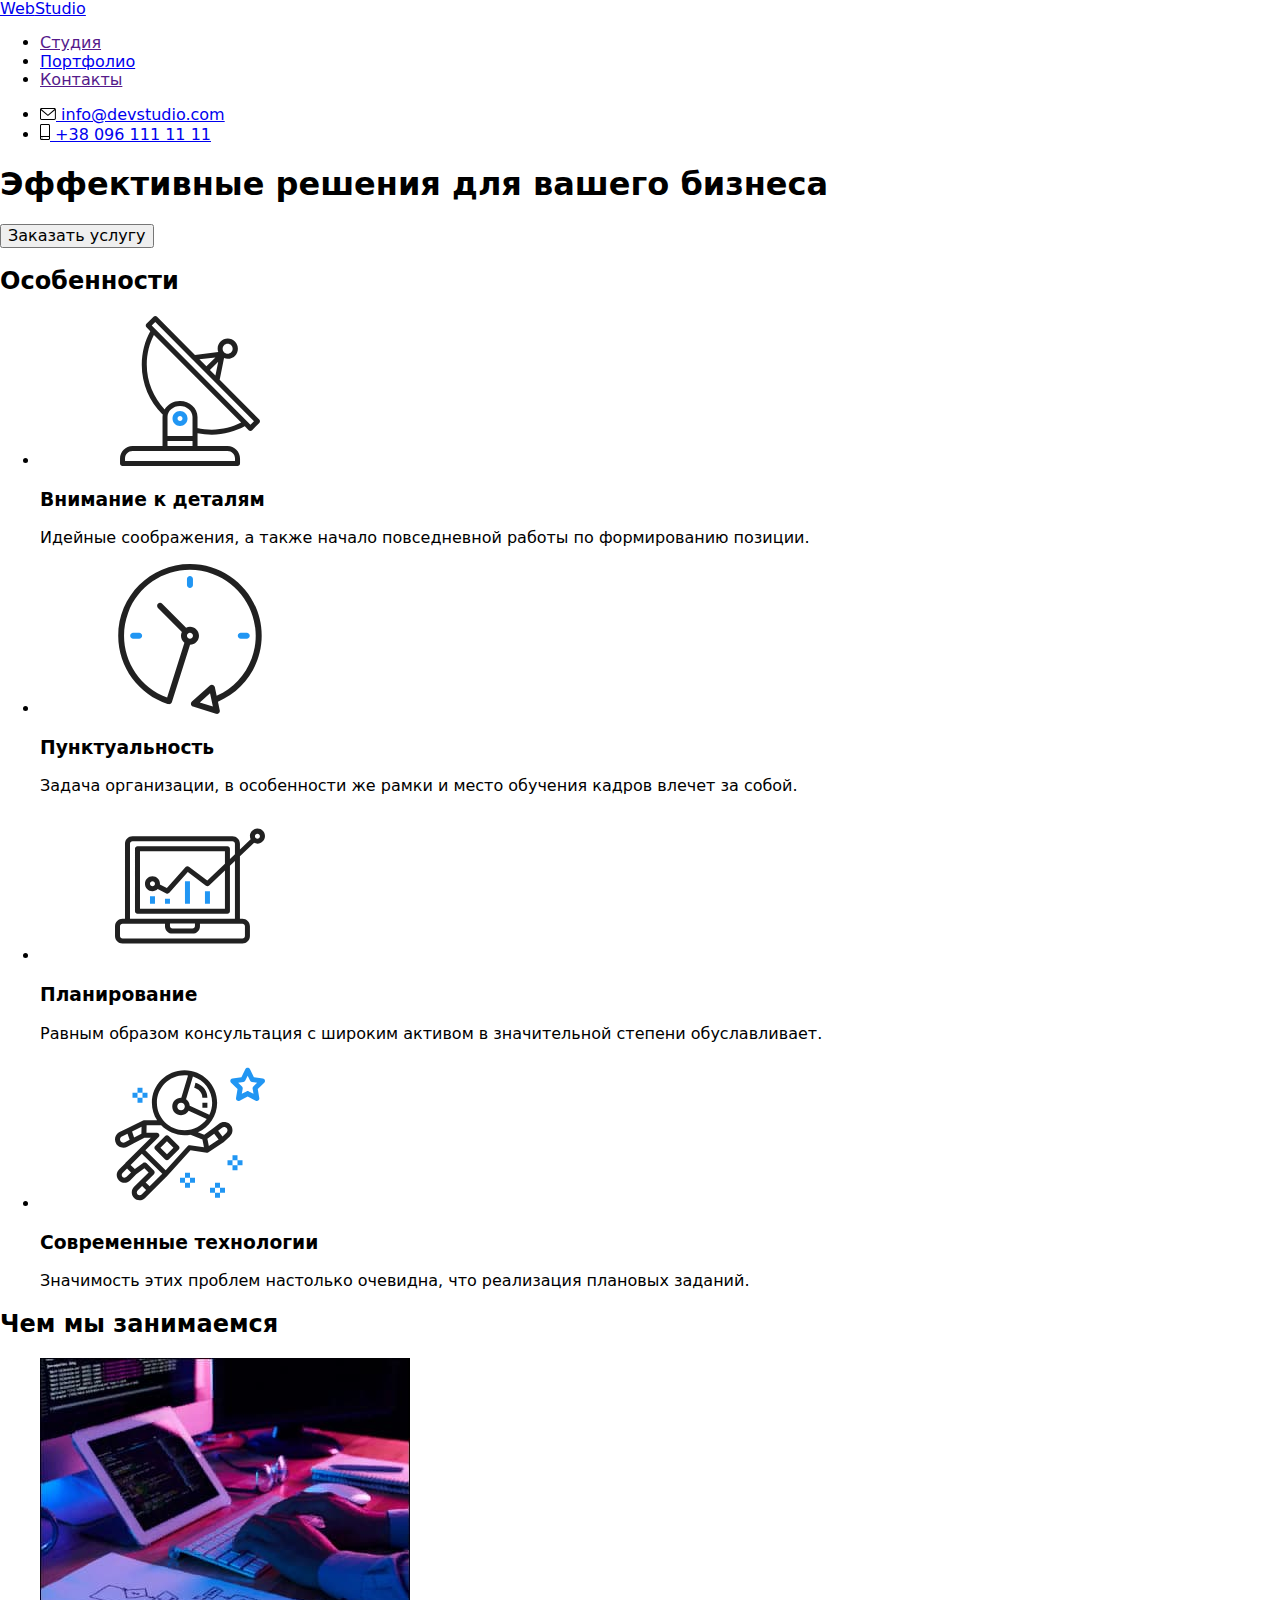
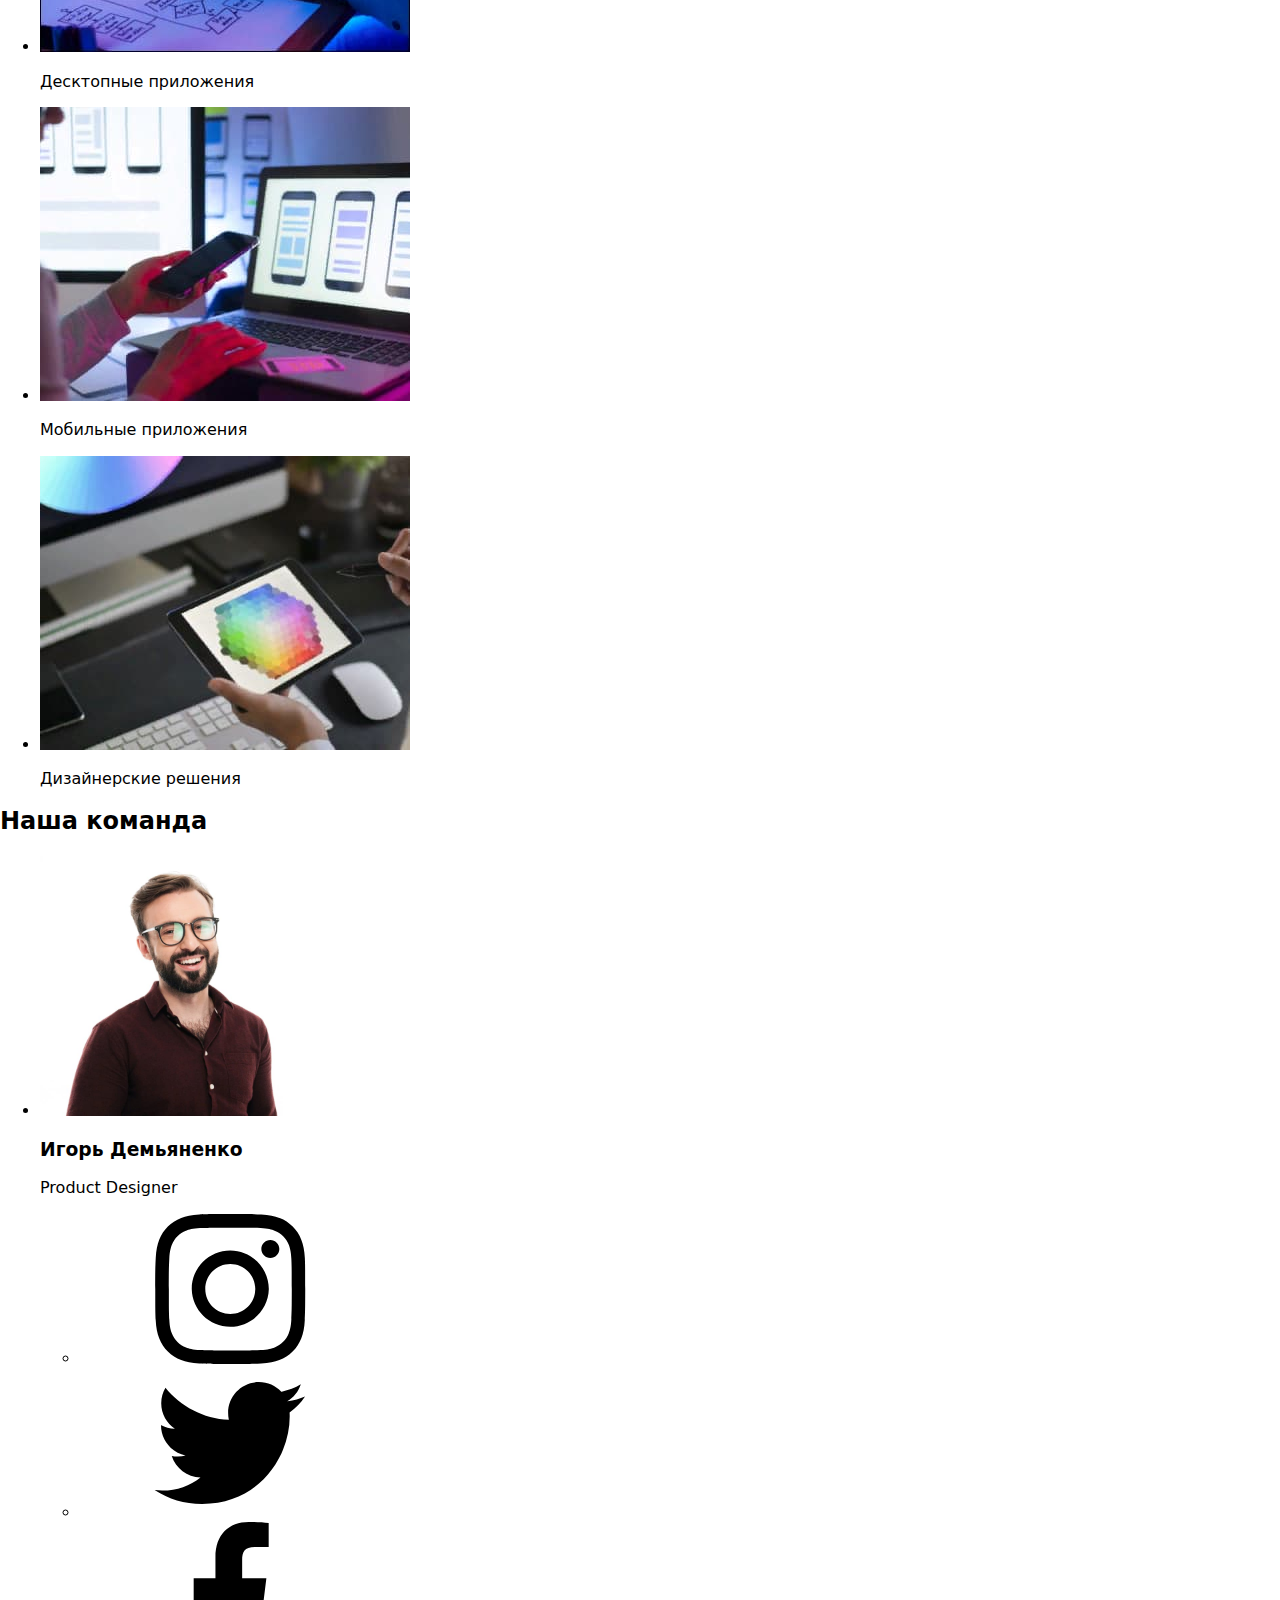
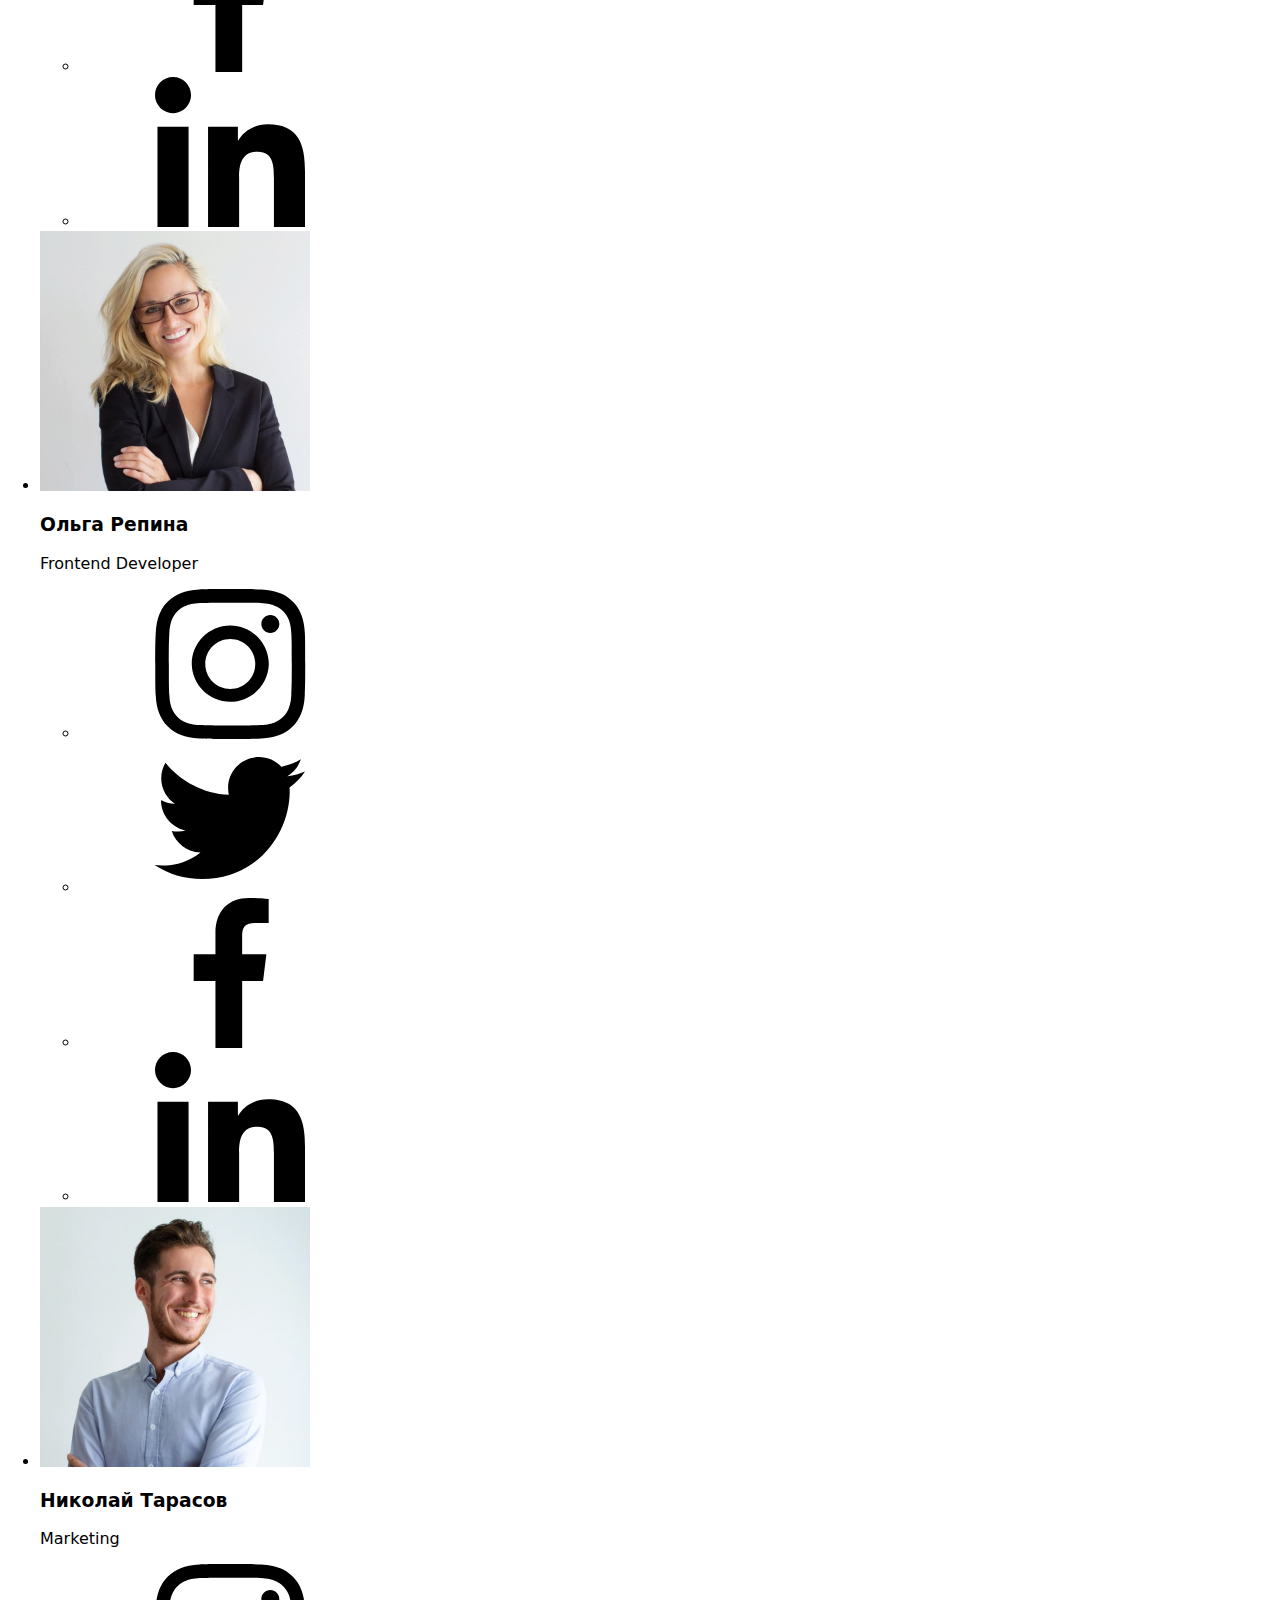
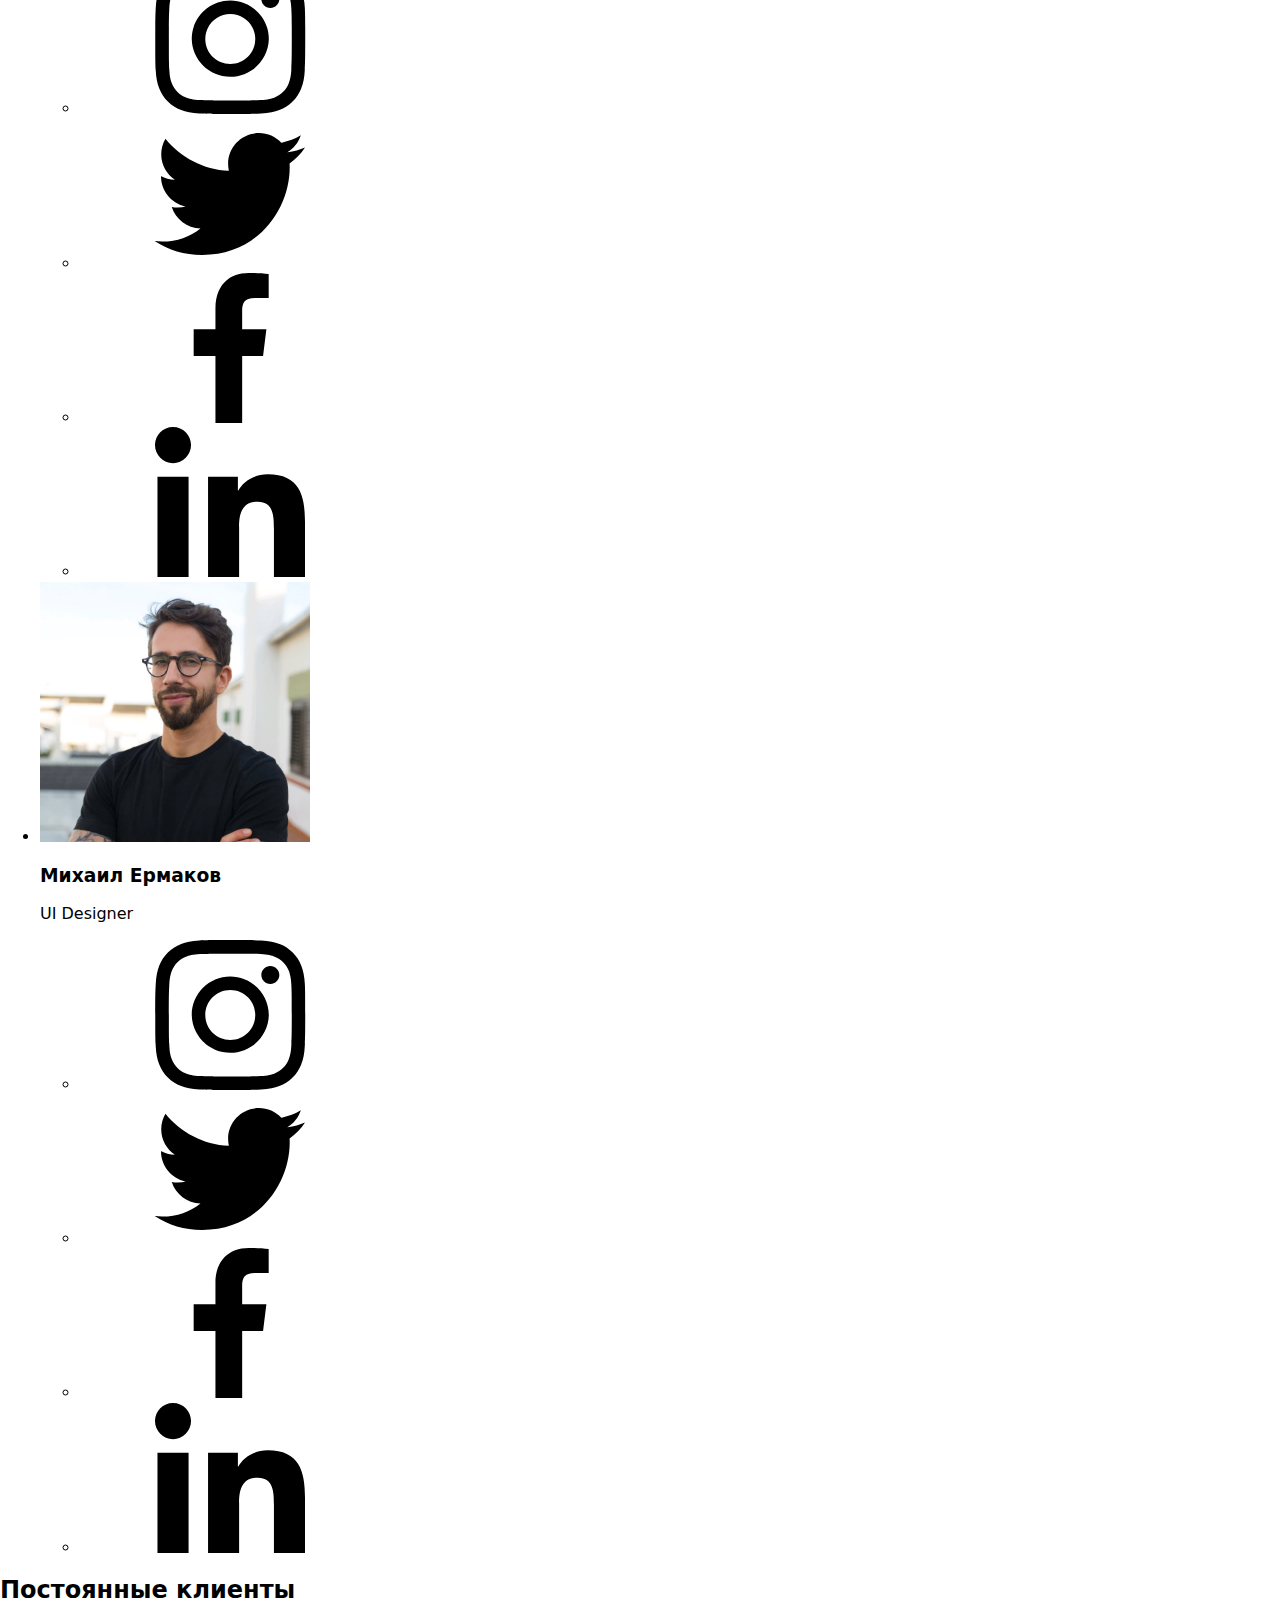
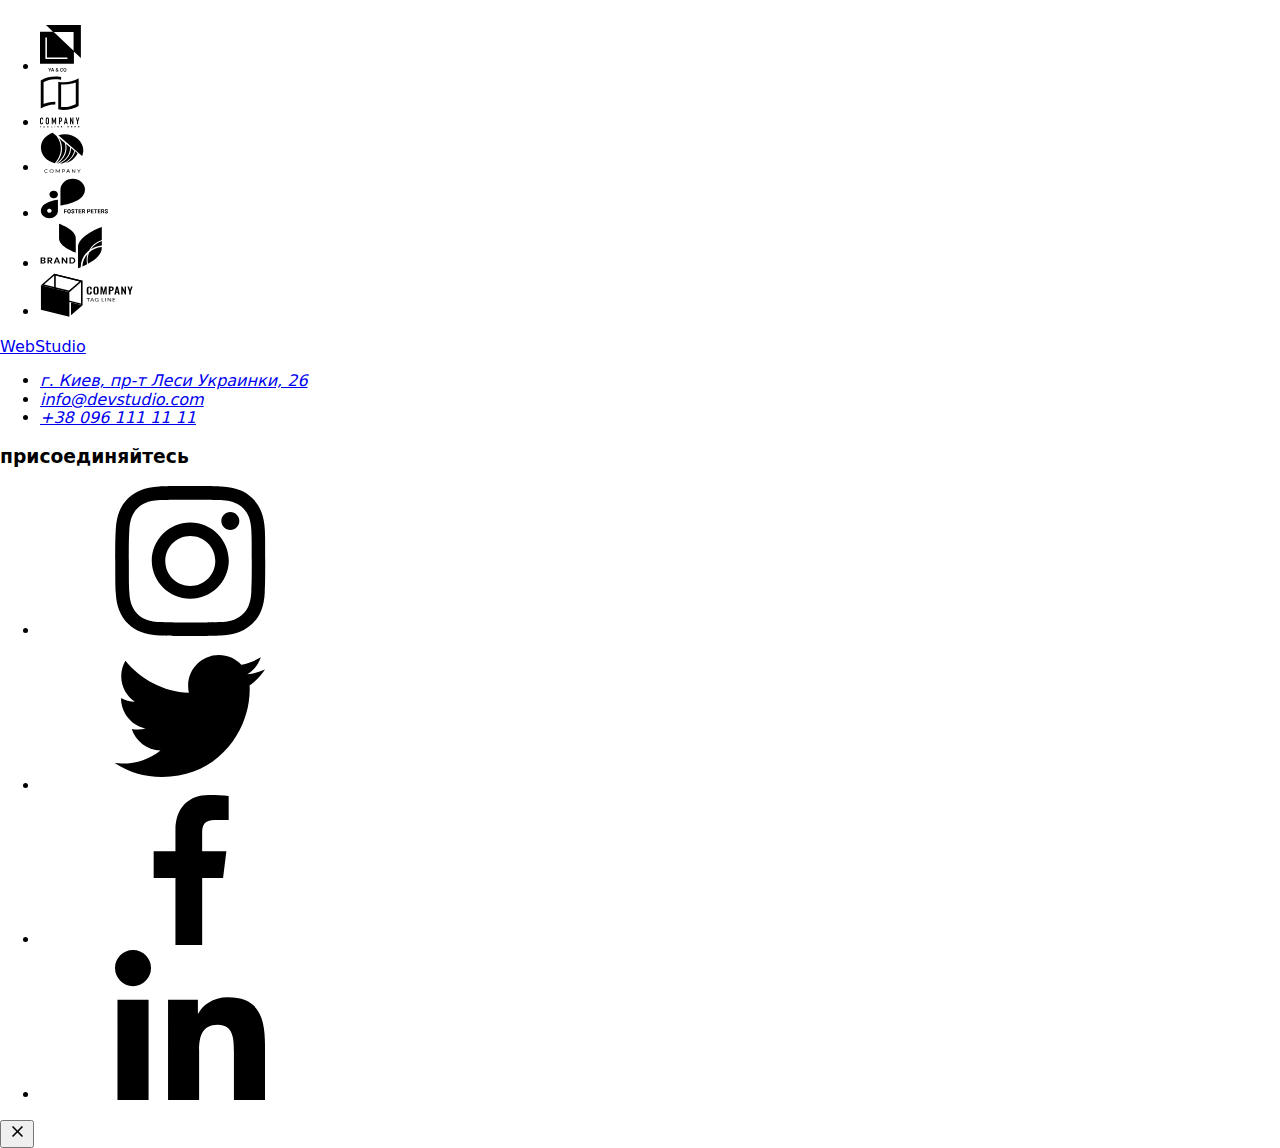
==== index.html @ 97ac26e1 "Summary" ====
<!DOCTYPE html>
<html lang="ru">
    <head>
        <meta charset="UTF-8" />
        <meta http-equiv="X-UA-Compatible" content="IE=edge" />
        <meta name="viewport" content="width=device-width, initial-scale=1.0" />
        <title>WebStudio</title>
        <link rel="preconnect" href="https://fonts.gstatic.com" />
        <link
            href="https://fonts.googleapis.com/css2?family=Raleway:wght@700&family=Roboto:wght@400;700;900&display=swap"
            rel="stylesheet"
        />
        <link
            rel="stylesheet"
            href="https://cdnjs.cloudflare.com/ajax/libs/modern-normalize/1.0.0/modern-normalize.min.css"
        />
        <link
            rel="stylesheet"
            href="https://cdnjs.cloudflare.com/ajax/libs/modern-normalize/1.0.0/modern-normalize.min.css"
        />
        <link rel="stylesheet" href="./css/styles.css" />
    </head>
    <body>
        <!--шапка сторінки-->
        <header>
            <div class="conteiner page-header">
                <!--навігація-->
                <nav>
                    <a href="./index.html" class="logo"
                        ><span class="item">Web</span>Studio</a
                    >
                    <ul class="menu list">
                        <li class="menu-content">
                            <a href="" class="link current">Студия</a>
                        </li>
                        <li class="menu-content">
                            <a href="./portfolio.html" class="link"
                                >Портфолио</a
                            >
                        </li>
                        <li class="menu-content">
                            <a href="" class="link">Контакты</a>
                        </li>
                    </ul>
                </nav>
                <!--зв'язок-->
                <ul class="communication links">
                    <li class="communication-nav">
                        <a href="mailto:info@devstudio.com" class="contacts"
                            ><svg class="contacts-icon" width="16" height="12">
                                <use
                                    href="./images/icons.svg#icon-envelope"
                                ></use>
                            </svg>
                            info@devstudio.com</a
                        >
                    </li>
                    <li class="communication-nav">
                        <a href="tel:+380961111111" class="contacts"
                            ><svg class="contacts-icon" width="10" height="16">
                                <use
                                    href="./images/icons.svg#icon-smartphone"
                                ></use>
                            </svg>
                            +38 096 111 11 11
                        </a>
                    </li>
                </ul>
            </div>
        </header>
        <main>
            <!--блок контенту-->
            <!--герой-->
            <section class="hero">
                <div class="conteiner">
                    <h1 class="main-title">
                        Эффективные решения для вашего бизнеса
                    </h1>
                    <!--на макеті прописано як кнопка-->
                    <button type="button" class="btn" data-modal-open>
                        Заказать услугу
                    </button>
                </div>
            </section>
            <!--короткий загальний опис-->
            <section class="specifics">
                <div class="conteiner">
                    <h2 class="visually-hidden">Особенности</h2>
                    <ul class="specifics-items">
                        <li class="item">
                            <div class="feature">
                                <svg class="feature-icon">
                                    <use
                                        href="./images/icons.svg#icon-antenna"
                                    ></use>
                                </svg>
                            </div>
                            <h3 class="skills">Внимание к деталям</h3>
                            <p class="text">
                                Идейные соображения, а также начало повседневной
                                работы по формированию позиции.
                            </p>
                        </li>
                        <li class="item">
                            <div class="feature">
                                <svg class="feature-icon">
                                    <use
                                        href="./images/icons.svg#icon-clock"
                                    ></use>
                                </svg>
                            </div>
                            <h3 class="skills">Пунктуальность</h3>
                            <p class="text">
                                Задача организации, в особенности же рамки и
                                место обучения кадров влечет за собой.
                            </p>
                        </li>
                        <li class="item">
                            <div class="feature">
                                <svg class="feature-icon">
                                    <use
                                        href="./images/icons.svg#icon-diagram"
                                    ></use>
                                </svg>
                            </div>
                            <h3 class="skills">Планирование</h3>
                            <p class="text">
                                Равным образом консультация с широким активом в
                                значительной степени обуславливает.
                            </p>
                        </li>
                        <li class="item">
                            <div class="feature">
                                <svg class="feature-icon">
                                    <use
                                        href="./images/icons.svg#icon-astronaut"
                                    ></use>
                                </svg>
                            </div>
                            <h3 class="skills">Современные технологии</h3>
                            <p class="text">
                                Значимость этих проблем настолько очевидна, что
                                реализация плановых заданий.
                            </p>
                        </li>
                    </ul>
                </div>
            </section>
            <!--роботи студії-->
            <section class="projects">
                <div class="conteiner">
                    <h2 class="work">Чем мы занимаемся</h2>
                    <ul class="makets">
                        <li class="maket-item">
                            <div class="maket-thrumb">
                                <img
                                    src="./images/job/box-1.jpg"
                                    width="370"
                                    height="294"
                                    alt="мужчина печатает на клавиатуре пк"
                                />
                                <div class="describe-item">
                                    <p class="describe">
                                        Десктопные приложения
                                    </p>
                                </div>
                            </div>
                        </li>
                        <li class="maket-item">
                            <div class="maket-thrumb">
                                <img
                                    src="./images/job/box-2.jpg"
                                    width="370"
                                    height="294"
                                    alt="мужчина держит левой рукой телефон а правой печатает на ноутбуке"
                                />
                                <div class="describe-item">
                                    <p class="describe">Мобильные приложения</p>
                                </div>
                            </div>
                        </li>
                        <li class="maket-item">
                            <div class="maket-thrumb">
                                <img
                                    src="./images/job/box-3.jpg"
                                    width="370"
                                    height="294"
                                    alt="мужчина левой рукой держит планшет"
                                />
                                <div class="describe-item">
                                    <p class="describe">Дизайнерские решения</p>
                                </div>
                            </div>
                        </li>
                    </ul>
                </div>
            </section>
            <!--команда-->
            <section class="organization">
                <div class="conteiner">
                    <h2 class="team">Наша команда</h2>
                    <ul class="team-woker">
                        <li class="card-woker">
                            <img
                                src="./images/team/img.jpg"
                                width="270"
                                height="260"
                                alt="Игорь Демьяненко"
                            />
                            <div class="card-item">
                                <h3 class="members">Игорь Демьяненко</h3>
                                <p lang="en" class="position">
                                    Product Designer
                                </p>
                                <ul class="social-links">
                                    <li class="social-icon">
                                        <a
                                            href=""
                                            target="_blank"
                                            rel="noopener noreferrer"
                                            class="social-icon-link"
                                            ><svg class="social-icon-svg">
                                                <use
                                                    href="./images/icons.svg#icon-instagram"
                                                ></use>
                                            </svg>
                                        </a>
                                    </li>
                                    <li class="social-icon">
                                        <a
                                            href=""
                                            target="_blank"
                                            rel="noopener noreferrer"
                                            class="social-icon-link"
                                            ><svg class="social-icon-svg">
                                                <use
                                                    href="./images/icons.svg#icon-twitter"
                                                ></use>
                                            </svg>
                                        </a>
                                    </li>
                                    <li class="social-icon">
                                        <a
                                            href=""
                                            target="_blank"
                                            rel="noopener noreferrer"
                                            class="social-icon-link"
                                            ><svg class="social-icon-svg">
                                                <use
                                                    href="./images/icons.svg#icon-facebook"
                                                ></use>
                                            </svg>
                                        </a>
                                    </li>
                                    <li class="social-icon">
                                        <a
                                            href=""
                                            target="_blank"
                                            rel="noopener noreferrer"
                                            class="social-icon-link"
                                            ><svg class="social-icon-svg">
                                                <use
                                                    href="./images/icons.svg#icon-linkedin"
                                                ></use>
                                            </svg>
                                        </a>
                                    </li>
                                </ul>
                            </div>
                        </li>
                        <li class="card-woker">
                            <img
                                src="./images/team/img-1.jpg"
                                width="270"
                                height="260"
                                alt="Ольга Репина"
                            />
                            <div class="card-item">
                                <h3 class="members">Ольга Репина</h3>
                                <p lang="en" class="position">
                                    Frontend Developer
                                </p>
                                <ul class="social-links">
                                    <li class="social-icon">
                                        <a
                                            href=""
                                            target="_blank"
                                            rel="noopener noreferrer"
                                            class="social-icon-link"
                                            ><svg class="social-icon-svg">
                                                <use
                                                    href="./images/icons.svg#icon-instagram"
                                                ></use>
                                            </svg>
                                        </a>
                                    </li>
                                    <li class="social-icon">
                                        <a
                                            href=""
                                            target="_blank"
                                            rel="noopener noreferrer"
                                            class="social-icon-link"
                                            ><svg class="social-icon-svg">
                                                <use
                                                    href="./images/icons.svg#icon-twitter"
                                                ></use>
                                            </svg>
                                        </a>
                                    </li>
                                    <li class="social-icon">
                                        <a
                                            href=""
                                            target="_blank"
                                            rel="noopener noreferrer"
                                            class="social-icon-link"
                                            ><svg class="social-icon-svg">
                                                <use
                                                    href="./images/icons.svg#icon-facebook"
                                                ></use>
                                            </svg>
                                        </a>
                                    </li>
                                    <li class="social-icon">
                                        <a
                                            href=""
                                            target="_blank"
                                            rel="noopener noreferrer"
                                            class="social-icon-link"
                                            ><svg class="social-icon-svg">
                                                <use
                                                    href="./images/icons.svg#icon-linkedin"
                                                ></use>
                                            </svg>
                                        </a>
                                    </li>
                                </ul>
                            </div>
                        </li>
                        <li class="card-woker">
                            <img
                                src="./images/team/img-2.jpg"
                                width="270"
                                height="260"
                                alt="Николай тарасов"
                            />
                            <div class="card-item">
                                <h3 class="members">Николай Тарасов</h3>
                                <p lang="en" class="position">Marketing</p>
                                <ul class="social-links">
                                    <li class="social-icon">
                                        <a
                                            href=""
                                            target="_blank"
                                            rel="noopener noreferrer"
                                            class="social-icon-link"
                                            ><svg class="social-icon-svg">
                                                <use
                                                    href="./images/icons.svg#icon-instagram"
                                                ></use>
                                            </svg>
                                        </a>
                                    </li>
                                    <li class="social-icon">
                                        <a
                                            href=""
                                            target="_blank"
                                            rel="noopener noreferrer"
                                            class="social-icon-link"
                                            ><svg class="social-icon-svg">
                                                <use
                                                    href="./images/icons.svg#icon-twitter"
                                                ></use>
                                            </svg>
                                        </a>
                                    </li>
                                    <li class="social-icon">
                                        <a
                                            href=""
                                            target="_blank"
                                            rel="noopener noreferrer"
                                            class="social-icon-link"
                                            ><svg class="social-icon-svg">
                                                <use
                                                    href="./images/icons.svg#icon-facebook"
                                                ></use>
                                            </svg>
                                        </a>
                                    </li>
                                    <li class="social-icon">
                                        <a
                                            href=""
                                            target="_blank"
                                            rel="noopener noreferrer"
                                            class="social-icon-link"
                                            ><svg class="social-icon-svg">
                                                <use
                                                    href="./images/icons.svg#icon-linkedin"
                                                ></use>
                                            </svg>
                                        </a>
                                    </li>
                                </ul>
                            </div>
                        </li>
                        <li class="card-woker">
                            <img
                                src="./images/team/img-3.jpg"
                                width="270"
                                height="260"
                                alt="Михаил Ермаков"
                            />
                            <div class="card-item">
                                <h3 class="members">Михаил Ермаков</h3>
                                <p lang="en" class="position">UI Designer</p>
                                <ul class="social-links">
                                    <li class="social-icon">
                                        <a
                                            href=""
                                            target="_blank"
                                            rel="noopener noreferrer"
                                            class="social-icon-link"
                                            ><svg class="social-icon-svg">
                                                <use
                                                    href="./images/icons.svg#icon-instagram"
                                                ></use>
                                            </svg>
                                        </a>
                                    </li>
                                    <li class="social-icon">
                                        <a
                                            href=""
                                            target="_blank"
                                            rel="noopener noreferrer"
                                            class="social-icon-link"
                                            ><svg class="social-icon-svg">
                                                <use
                                                    href="./images/icons.svg#icon-twitter"
                                                ></use>
                                            </svg>
                                        </a>
                                    </li>
                                    <li class="social-icon">
                                        <a
                                            href=""
                                            target="_blank"
                                            rel="noopener noreferrer"
                                            class="social-icon-link"
                                            ><svg class="social-icon-svg">
                                                <use
                                                    href="./images/icons.svg#icon-facebook"
                                                ></use>
                                            </svg>
                                        </a>
                                    </li>
                                    <li class="social-icon">
                                        <a
                                            href=""
                                            target="_blank"
                                            rel="noopener noreferrer"
                                            class="social-icon-link"
                                            ><svg class="social-icon-svg">
                                                <use
                                                    href="./images/icons.svg#icon-linkedin"
                                                ></use>
                                            </svg>
                                        </a>
                                    </li>
                                </ul>
                            </div>
                        </li>
                    </ul>
                </div>
            </section>
            <section class="clients">
                <div class="conteiner">
                    <h2 class="clients-title">Постоянные клиенты</h2>
                    <ul class="clients-list">
                        <li class="clients-item">
                            <a
                                href=""
                                target="_blank"
                                rel="noopener noreferrer"
                                class="clients-link"
                                ><svg
                                    class="clients-icon"
                                    width="41"
                                    height="47"
                                >
                                    <use
                                        href="./images/icons.svg#icon-group-1"
                                    ></use>
                                </svg>
                            </a>
                        </li>
                        <li class="clients-item">
                            <a
                                href=""
                                target="_blank"
                                rel="noopener noreferrer"
                                class="clients-link"
                                ><svg
                                    class="clients-icon"
                                    width="40"
                                    height="52"
                                >
                                    <use
                                        href="./images/icons.svg#icon-group-2"
                                    ></use>
                                </svg>
                            </a>
                        </li>
                        <li class="clients-item">
                            <a
                                href=""
                                target="_blank"
                                rel="noopener noreferrer"
                                class="clients-link"
                                ><svg
                                    class="clients-icon"
                                    width="44"
                                    height="41"
                                >
                                    <use
                                        href="./images/icons.svg#icon-group-3"
                                    ></use>
                                </svg>
                            </a>
                        </li>
                        <li class="clients-item">
                            <a
                                href=""
                                target="_blank"
                                rel="noopener noreferrer"
                                class="clients-link"
                                ><svg
                                    class="clients-icon"
                                    width="85"
                                    height="41"
                                >
                                    <use
                                        href="./images/icons.svg#icon-group-4"
                                    ></use>
                                </svg>
                            </a>
                        </li>
                        <li class="clients-item">
                            <a
                                href=""
                                target="_blank"
                                rel="noopener noreferrer"
                                class="clients-link"
                                ><svg
                                    class="clients-icon"
                                    width="63"
                                    height="46"
                                >
                                    <use
                                        href="./images/icons.svg#icon-group-5"
                                    ></use>
                                </svg>
                            </a>
                        </li>
                        <li class="clients-item">
                            <a
                                href=""
                                target="_blank"
                                rel="noopener noreferrer"
                                class="clients-link"
                                ><svg
                                    class="clients-icon"
                                    width="94"
                                    height="44"
                                >
                                    <use
                                        href="./images/icons.svg#icon-group-6"
                                    ></use>
                                </svg>
                            </a>
                        </li>
                    </ul>
                </div>
            </section>
        </main>
        <!--підвал сторінки-->
        <footer class="basement">
            <div class="conteiner basement-list">
                <div class="address-conteiner">
                    <a href="./index.html" class="logo"
                        ><span class="item">Web</span
                        ><span class="logo-two">Studio</span></a
                    >
                    <address class="info">
                        <ul class="links">
                            <li class="info-item">
                                <a
                                    href="https://goo.gl/maps/6gxEorECzuaQfL2a7"
                                    target="_blank"
                                    rel="noopener noreferrer"
                                    class="city"
                                    >г. Киев, пр-т Леси Украинки, 26</a
                                >
                            </li>
                            <li class="info-item">
                                <a
                                    href="mailto:info@devstudio.com"
                                    class="alt-contact"
                                    >info@devstudio.com</a
                                >
                            </li>
                            <li class="info-item">
                                <a href="tel:+380961111111" class="alt-contact"
                                    >+38 096 111 11 11</a
                                >
                            </li>
                        </ul>
                    </address>
                </div>
                <div class="basement-social">
                    <h3 class="basement-social-title">присоединяйтесь</h3>
                    <ul class="basement-social-list">
                        <li class="basement-social-item">
                            <a
                                href=""
                                target="_blank"
                                rel="noopener noreferrer"
                                class="basement-social-link"
                                ><svg class="basement-social-icon">
                                    <use
                                        href="./images/icons.svg#icon-instagram"
                                    ></use>
                                </svg>
                            </a>
                        </li>
                        <li class="basement-social-item">
                            <a
                                href=""
                                target="_blank"
                                rel="noopener noreferrer"
                                class="basement-social-link"
                                ><svg class="basement-social-icon">
                                    <use
                                        href="./images/icons.svg#icon-twitter"
                                    ></use>
                                </svg>
                            </a>
                        </li>
                        <li class="basement-social-item">
                            <a
                                href=""
                                target="_blank"
                                rel="noopener noreferrer"
                                class="basement-social-link"
                                ><svg class="basement-social-icon">
                                    <use
                                        href="./images/icons.svg#icon-facebook"
                                    ></use>
                                </svg>
                            </a>
                        </li>
                        <li class="basement-social-item">
                            <a
                                href=""
                                target="_blank"
                                rel="noopener noreferrer"
                                class="basement-social-link"
                                ><svg class="basement-social-icon">
                                    <use
                                        href="./images/icons.svg#icon-linkedin"
                                    ></use>
                                </svg>
                            </a>
                        </li>
                    </ul>
                </div>
            </div>
        </footer>
        <div class="backdrop is-hidden" data-modal>
            <div class="modal">
                <button type="button" class="modal-exit" data-modal-close>
                    <svg width="18" height="18" class="close-button">
                        <use href="./images/icons.svg#icon-close"></use>
                    </svg>
                </button>
            </div>
        </div>
        <script src="./js/modal.js"></script>
    </body>
</html>
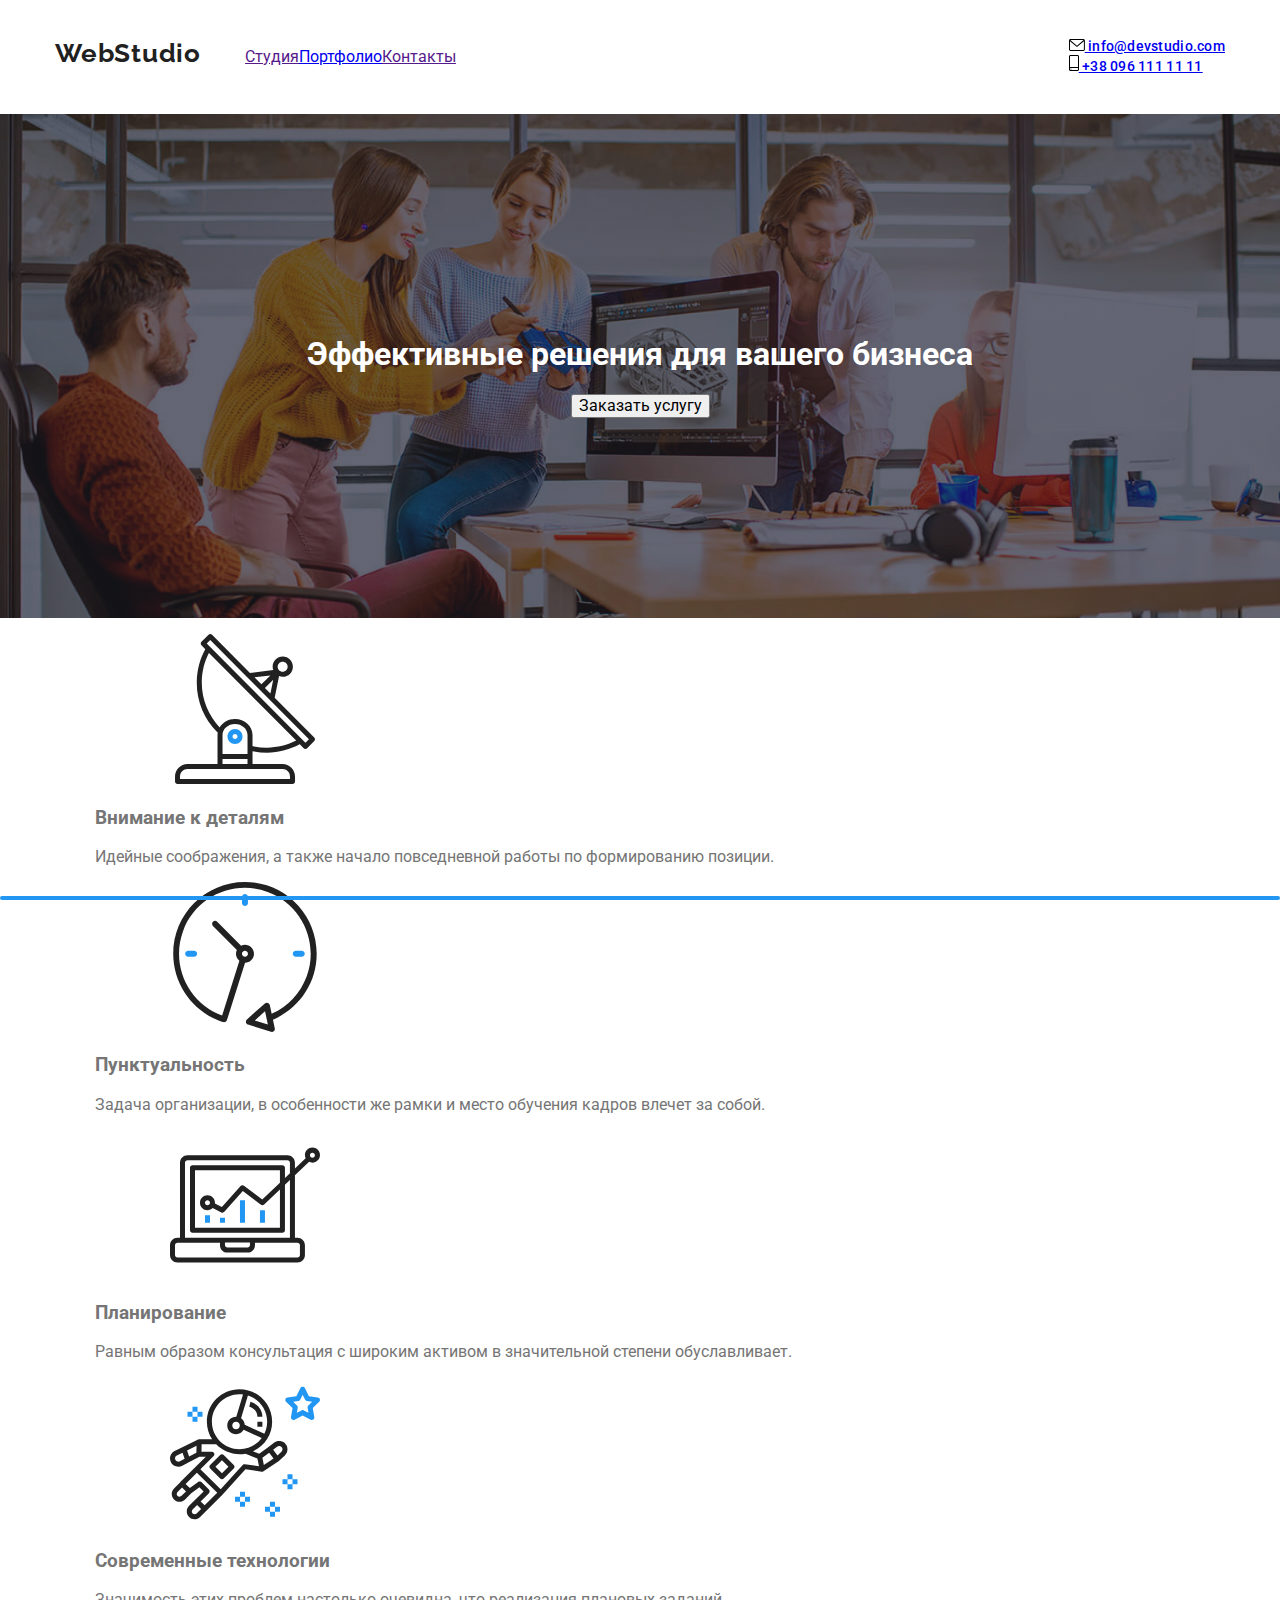
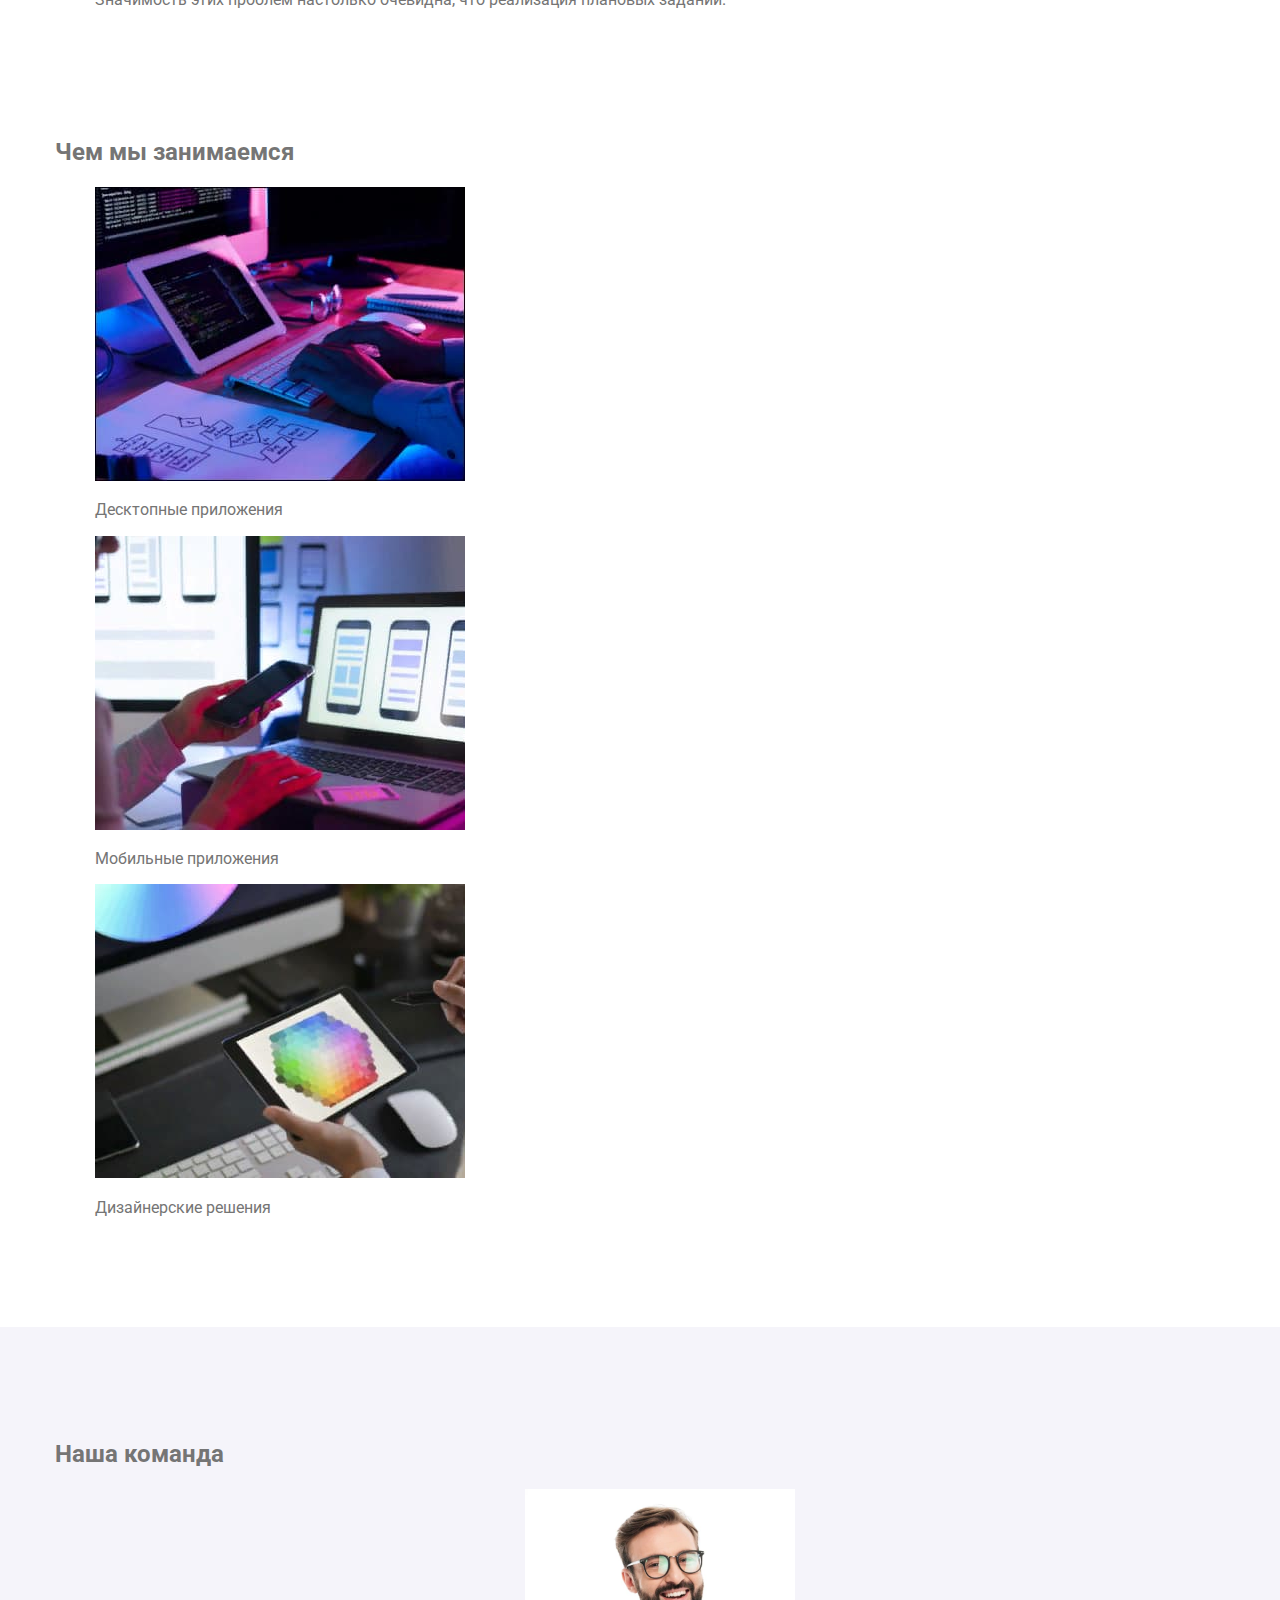
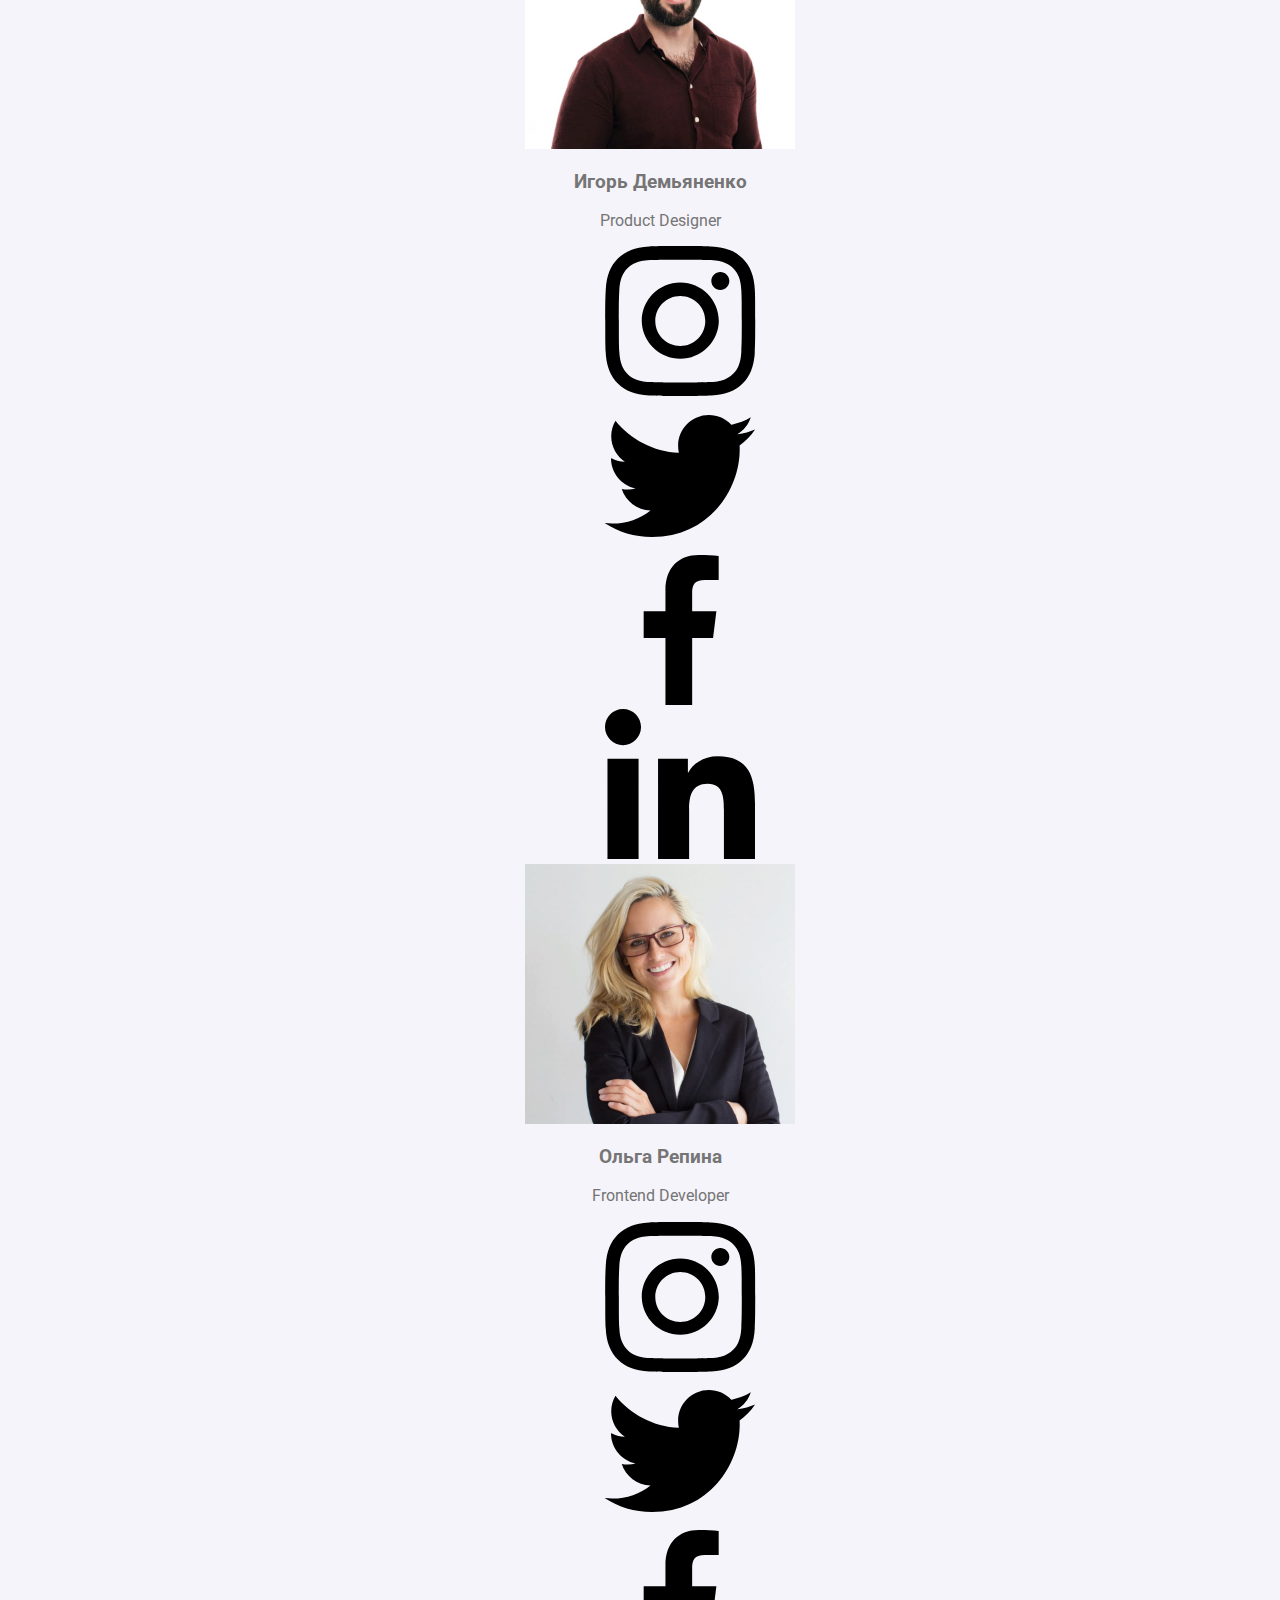
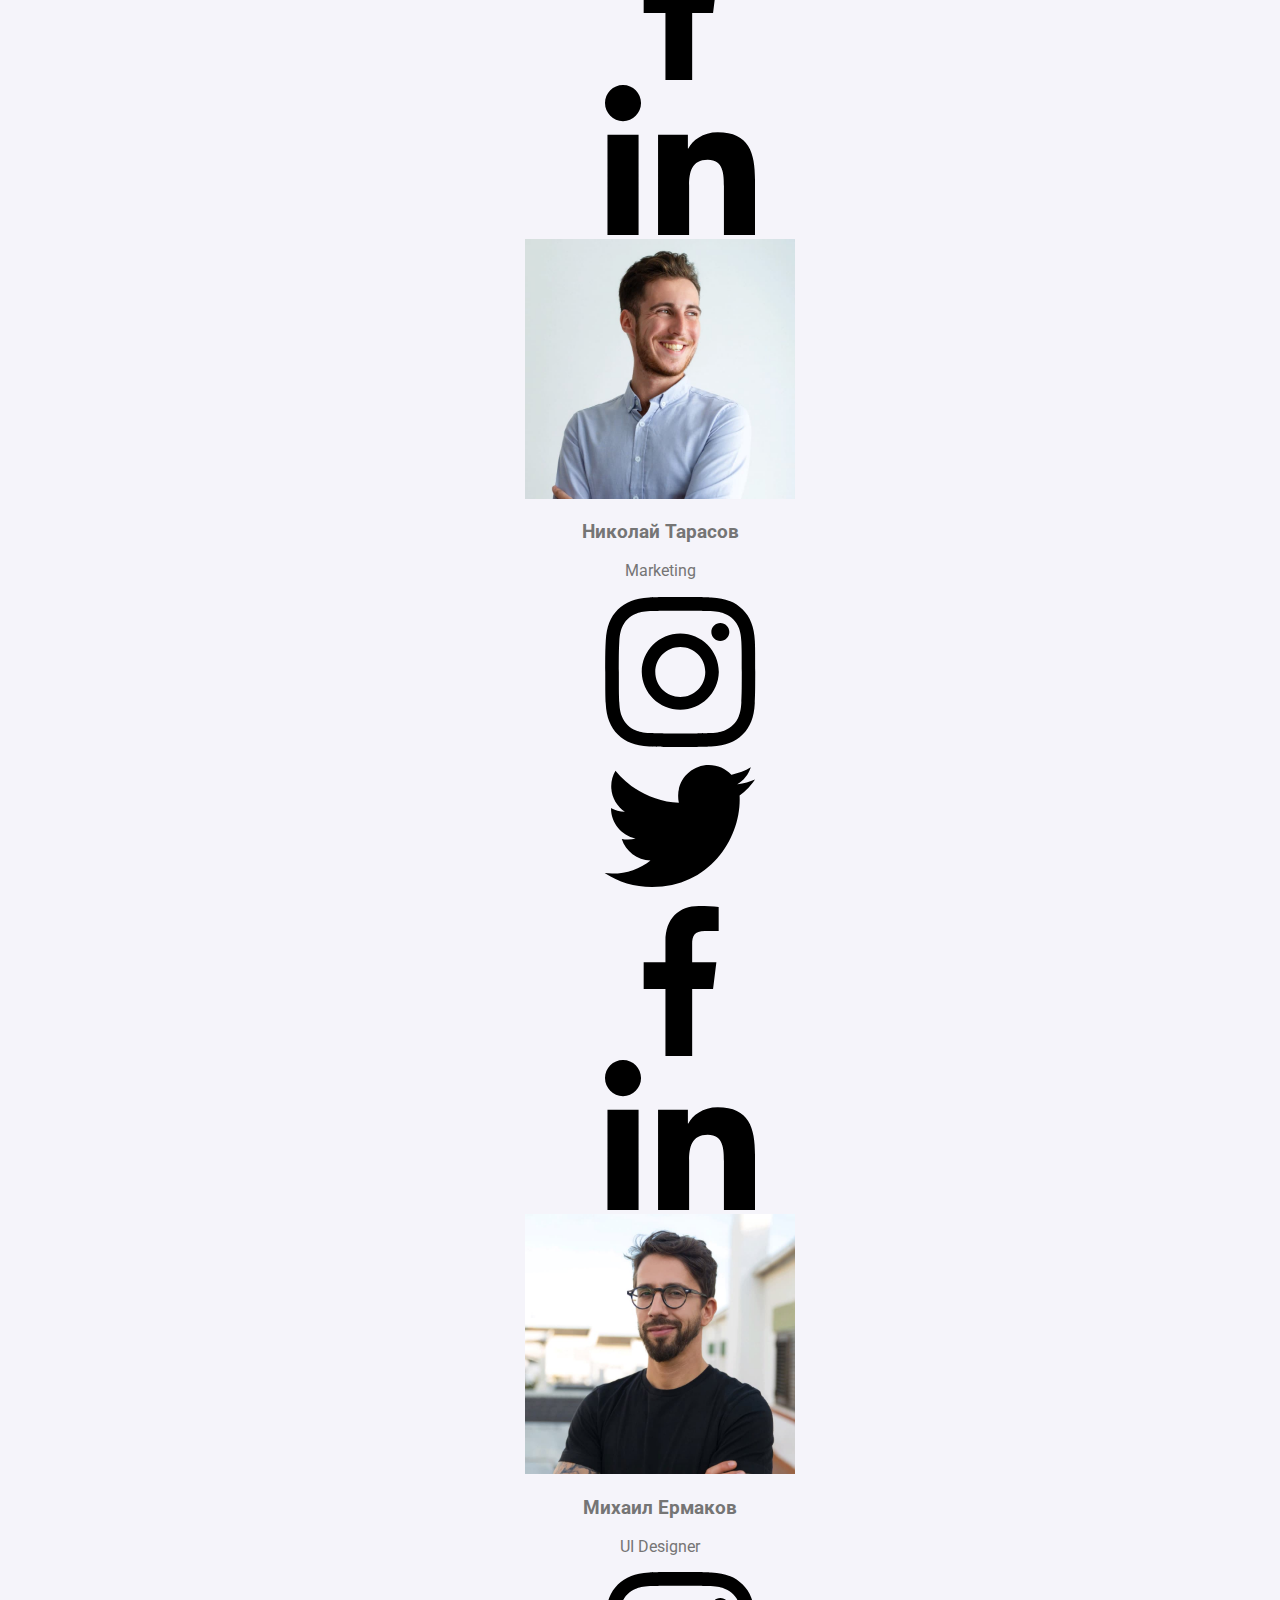
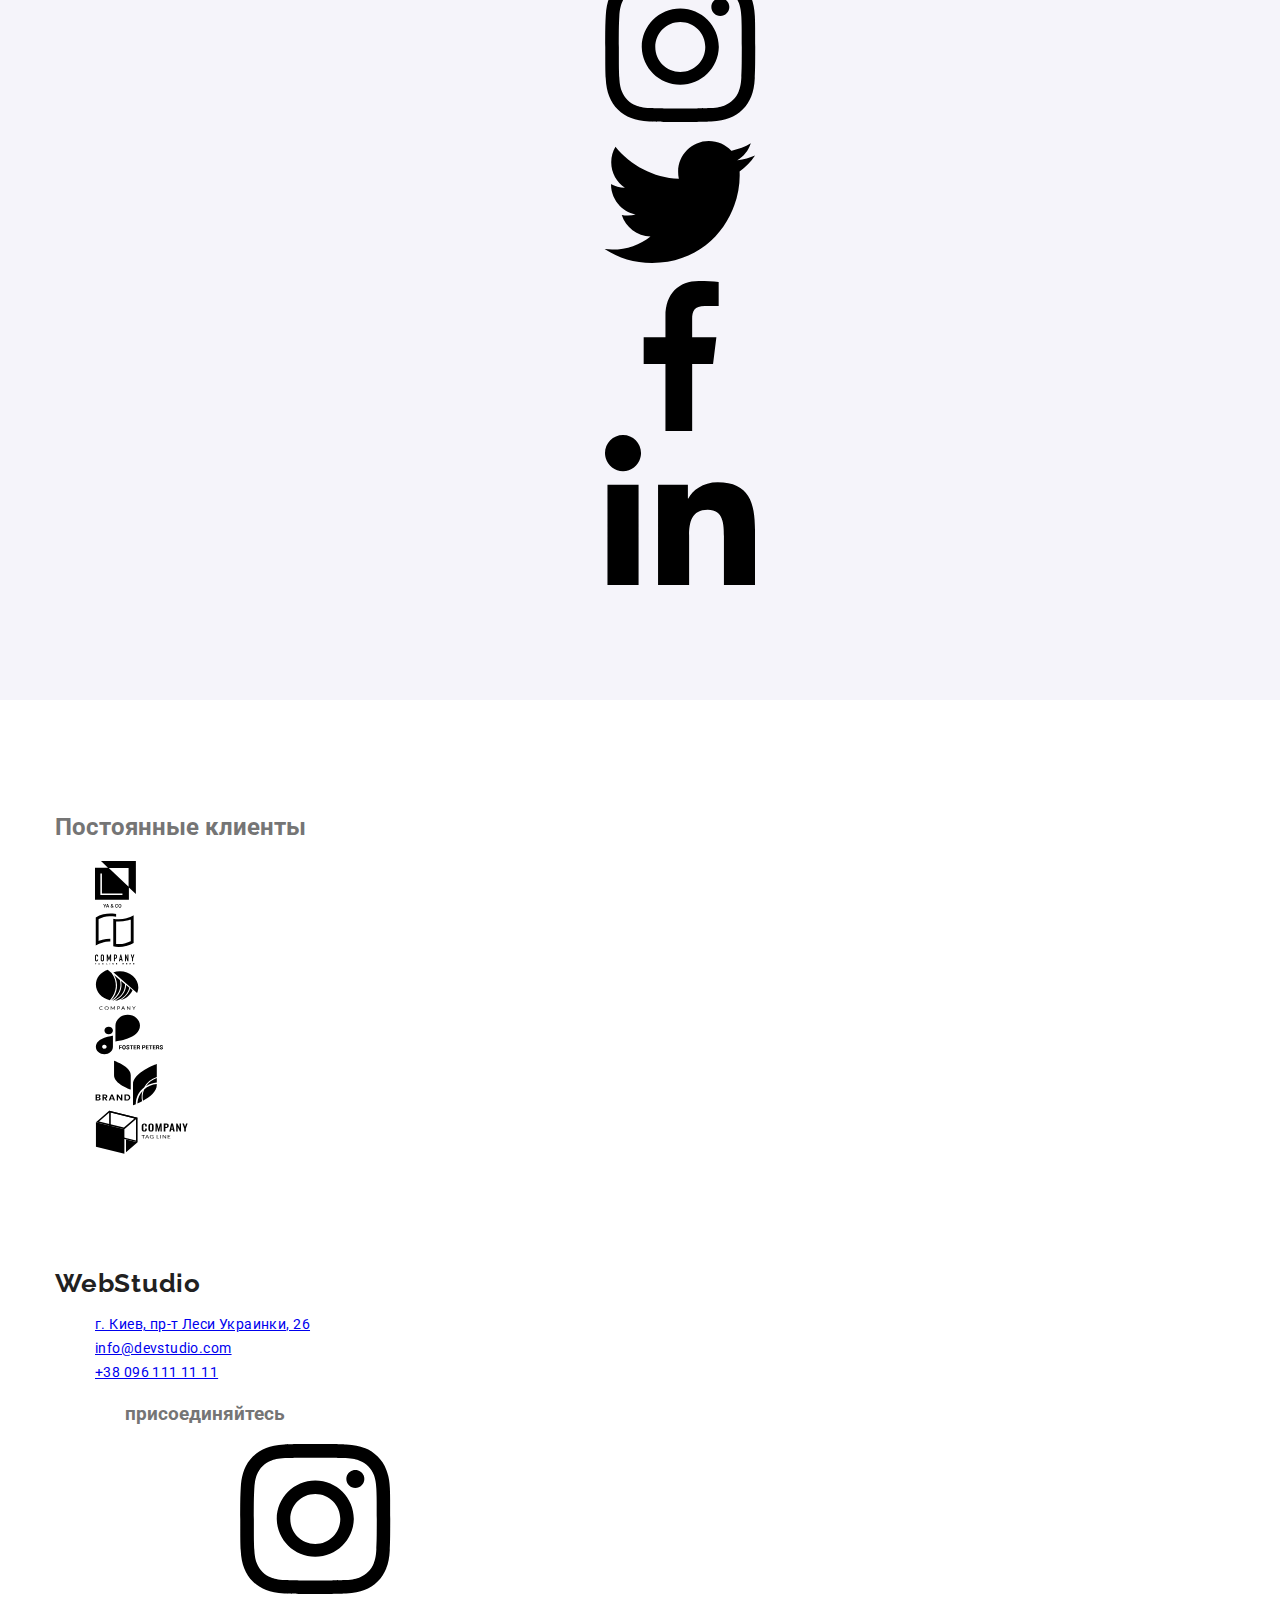
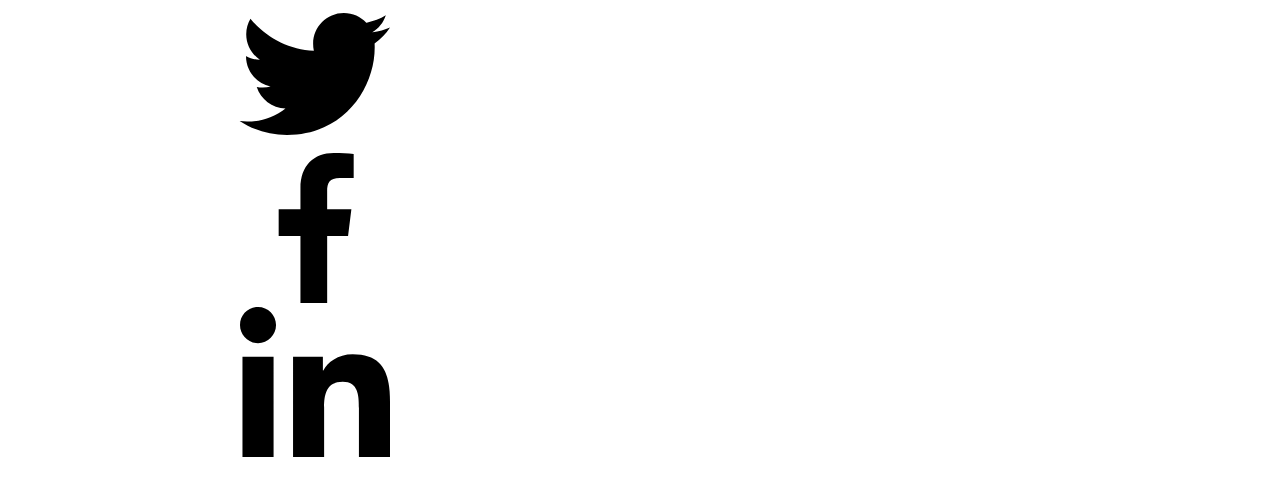
==== commit 11030237: "Summary" ====
--- a/index.html
+++ b/index.html
@@ -18,7 +18,7 @@
             rel="stylesheet"
             href="https://cdnjs.cloudflare.com/ajax/libs/modern-normalize/1.0.0/modern-normalize.min.css"
         />
-        <link rel="stylesheet" href="./css/styles.css" />
+        <link rel="stylesheet" href="./css/main.css">
     </head>
     <body>
         <!--шапка сторінки-->
--- a/css/main.css
+++ b/css/main.css
@@ -0,0 +1,966 @@
+:root {
+  --main-color: #757575;
+  --secondary-color: #212121;
+  --accent-color: #2196f3;
+  --alt-color: #ffffff;
+  --thirt-color: #f5f4fa;
+  --alternative-bgr: #2f303a;
+}
+
+html {
+  box-sizing: border-box;
+}
+
+*,
+*::before,
+*::after {
+  box-sizing: inherit;
+}
+
+body {
+  color: var(--main-color);
+  background-color: var(--bgr-cl);
+  font-family: "Roboto", sans-serif;
+}
+
+li {
+  list-style: none;
+}
+
+.visually-hidden {
+  position: absolute !important;
+  clip: rect(1px 1px 1px 1px);
+  clip: rect(1px, 1px, 1px, 1px);
+  padding: 0 !important;
+  border: 0 !important;
+  height: 1px !important;
+  width: 1px !important;
+  overflow: hidden;
+}
+
+.conteiner {
+  width: 1200px;
+  padding-left: 15px;
+  padding-right: 15px;
+  margin-left: auto;
+  margin-right: auto;
+}
+
+.page-header {
+  display: flex;
+  align-items: center;
+  justify-content: space-between;
+}
+
+.logo {
+  text-decoration: none;
+  font-family: "Raleway", sans-serif;
+  font-weight: 700;
+  font-size: 26px;
+  line-height: 31px;
+  letter-spacing: 0.03em;
+  color: var(--secondary-color);
+}
+
+.page-header__logo {
+  margin-right: 93px;
+}
+
+.logo__item {
+  color: var(--accent-color);
+}
+
+.menu {
+  display: inline-flex;
+  padding-top: 32px;
+  padding-bottom: 32px;
+}
+
+.page-header__menu {
+  margin: 0;
+}
+
+.menu__content:not(:last-child) {
+  margin-right: 50px;
+}
+
+.menu__link {
+  position: relative;
+  padding-top: 32px;
+  padding-bottom: 32px;
+  text-decoration: none;
+  color: var(--secondary-color);
+  transition: color 250ms cubic-bezier(0.4, 0, 0.2, 1);
+}
+
+.current::after {
+  content: "";
+  position: absolute;
+  bottom: 0;
+  left: 0;
+  width: 100%;
+  height: 4px;
+  background-color: var(--accent-color);
+  border-radius: 2px;
+}
+
+.menu__link:hover,
+.menu__link:focus {
+  color: var(--accent-color);
+}
+
+.menu__link .current {
+  color: var(--accent-color);
+}
+
+.page-header__communication {
+  margin: 0;
+}
+
+.communication {
+  padding-left: 0;
+  font-weight: 500;
+  font-size: 14px;
+  line-height: 1.14;
+  letter-spacing: 0.02em;
+  text-decoration: none;
+  color: var(--secondary-color);
+}
+
+.communication__nav {
+  display: inline-flex;
+}
+
+.communication__nav:not(:last-child) {
+  margin-right: 50px;
+}
+
+.communication__contacts {
+  display: flex;
+  align-items: center;
+  justify-content: center;
+  text-decoration: none;
+  color: var(--main-color);
+  transition: color 250ms cubic-bezier(0.4, 0, 0.2, 1);
+}
+
+.communication__contacts:hover,
+.communication__contacts:focus {
+  color: var(--accent-color);
+}
+
+.communication__icon {
+  margin-right: 10px;
+  fill: var(--main-color);
+  transition-property: fill, color;
+  transition-duration: 250ms;
+  transition-timing-function: cubic-bezier(0.4, 0, 0.2, 1);
+}
+
+.communication__contacts:hover .communication__icon,
+.communication__contacts:focus .communication__icon {
+  fill: var(--accent-color);
+  color: var(--accent-color);
+}
+
+.studio:valid {
+  color: var(--accent-color);
+}
+
+.hero {
+  position: relative;
+  padding-top: 200px;
+  padding-bottom: 200px;
+  background-image: linear-gradient(to right, rgba(47, 48, 58, 0.4), rgba(47, 48, 58, 0.4)), url("../images/hero.jpg");
+  background-repeat: no-repeat;
+  background-size: cover;
+  background-color: #c4c4c4;
+  color: var(--alt-color);
+  text-align: center;
+}
+
+.hero__title {
+  text-transform: uppercase;
+  margin: 0 auto;
+  max-width: 696px;
+  margin-bottom: 30px;
+  font-weight: 900;
+  font-size: 44px;
+  line-height: 1.36;
+  letter-spacing: 0.06em;
+}
+
+.hero__button {
+  padding: 10px 32px;
+  font-weight: 700;
+  font-size: 16px;
+  line-height: 1.87;
+  align-items: center;
+  text-align: center;
+  letter-spacing: 0.06em;
+  cursor: pointer;
+  color: var(--alternative-color);
+  background-color: var(--accent-color);
+  box-shadow: 0px 4px 4px black;
+  border-radius: 4px;
+  border: 0;
+  transition-property: background-color, color;
+  transition-duration: 250ms;
+  transition-timing-function: cubic-bezier(0.4, 0, 0.2, 1);
+}
+
+.hero__button:hover,
+.hero__button:focus {
+  color: var(--accent-color);
+  background-color: var(--alt-color);
+}
+
+.projects {
+  padding-top: 94px;
+  padding-bottom: 94px;
+}
+
+.projects__title {
+  margin-top: 0;
+  margin-bottom: 0;
+  color: var(--secondary-color);
+  font-weight: 700;
+  font-size: 36px;
+  line-height: 1.16;
+  text-align: center;
+  letter-spacing: 0.03em;
+}
+
+.projects__makets {
+  display: inline-flex;
+  margin-top: 50px;
+  margin-bottom: 0;
+  padding-left: 0;
+}
+
+.projects__item:not(:last-child) {
+  margin-right: 30px;
+}
+
+.projects__thrumb {
+  position: relative;
+  width: 370px;
+  height: 294px;
+}
+
+.projects__describe {
+  display: flex;
+  justify-content: center;
+  align-items: center;
+  position: absolute;
+  width: 370px;
+  height: 70px;
+  left: 0;
+  bottom: 0px;
+  margin: 0;
+  background: rgba(47, 48, 58, 0.8);
+}
+
+.projects__text {
+  margin: 0;
+  color: var(--alt-color);
+  font-weight: 700;
+  font-size: 14px;
+  line-height: 1.14;
+  text-align: center;
+  letter-spacing: 0.03em;
+  text-transform: uppercase;
+}
+
+.organization {
+  padding-top: 94px;
+  padding-bottom: 94px;
+  background-color: var(--thirt-color);
+  text-align: center;
+}
+
+.organization__title {
+  margin-top: 0;
+  margin-bottom: 0;
+  color: var(--secondary-color);
+  font-weight: 700;
+  font-size: 36px;
+  line-height: 1.16;
+  text-align: center;
+  letter-spacing: 0.03em;
+}
+
+.team {
+  display: flex;
+  padding-left: 0;
+}
+
+.organization_list {
+  margin-top: 50px;
+  margin-bottom: 0;
+}
+
+.team__list {
+  background-color: var(--alt-color);
+  box-shadow: 0px 1px 3px rgba(0, 0, 0, 0.12), 0px 1px 1px rgba(0, 0, 0, 0.14), 0px 2px 1px rgba(0, 0, 0, 0.2);
+  border-radius: 0px 0px 4px 4px;
+}
+
+.team__list:not(:last-child) {
+  margin-right: 30px;
+}
+
+.team__item {
+  padding: 30px 32px;
+}
+
+.team__member {
+  margin: 0 0 10px 0;
+  color: var(--secondary-color);
+  font-weight: 500;
+  font-size: 16px;
+  line-height: 1.18;
+  letter-spacing: 0.03em;
+}
+
+.team__position {
+  margin-top: 0;
+  margin-bottom: 16px;
+  font-weight: 400;
+  font-size: 16px;
+  line-height: 1.19;
+  text-align: center;
+  letter-spacing: 0.03em;
+}
+
+.social {
+  display: inline-flex;
+  padding-left: 0;
+}
+
+.social__item:not(:last-child) {
+  margin-right: 10px;
+}
+
+.social__link {
+  display: flex;
+  align-items: center;
+  justify-content: center;
+  width: 44px;
+  height: 44px;
+  background-color: var(--alt-color);
+  border-radius: 50%;
+  transition: background-color 250ms cubic-bezier(0.4, 0, 0.2, 1);
+}
+
+.social__link:hover,
+.social__link:focus {
+  background-color: var(--accent-color);
+}
+
+.social__icon {
+  width: 20px;
+  height: 20px;
+  fill: #afb1b8;
+  transition: fill 250ms cubic-bezier(0.4, 0, 0.2, 1);
+}
+
+.social__link:hover .social__icon,
+.social__link:focus .social__icon {
+  fill: var(--alt-color);
+}
+
+.clients {
+  padding-top: 94px;
+  padding-bottom: 94px;
+}
+
+.clients__title {
+  margin-top: 0;
+  margin-bottom: 0;
+  color: var(--secondary-color);
+  font-weight: 700;
+  font-size: 36px;
+  line-height: 1.16;
+  text-align: center;
+  letter-spacing: 0.03em;
+}
+
+.clients__list {
+  display: flex;
+  margin-top: 50px;
+  margin-bottom: 0;
+  padding-left: 0;
+}
+
+.clients__item {
+  width: 170px;
+  height: 92px;
+}
+
+.clients__item:not(:last-child) {
+  margin-right: 30px;
+}
+
+.clients__link {
+  display: flex;
+  justify-content: center;
+  align-items: center;
+  width: 170px;
+  height: 92px;
+  border: 1px solid #afb1b8;
+  border-radius: 4px;
+  transition: border-color 250ms cubic-bezier(0.4, 0, 0.2, 1);
+}
+
+.clients__icon {
+  fill: #afb1b8;
+  transition: fill 250ms cubic-bezier(0.4, 0, 0.2, 1);
+}
+
+.clients__link:hover,
+.clients__link:focus {
+  border-color: var(--accent-color);
+}
+
+.clients__link:hover .clients__icon,
+.clients__link:focus .clients__icon {
+  fill: var(--accent-color);
+}
+
+.basement__list {
+  display: flex;
+  align-items: baseline;
+}
+
+.logo__item--alt-color {
+  color: var(--alt-color);
+}
+
+.logo__item--alt-color {
+  text-decoration: none;
+  font-family: "Raleway", sans-serif;
+  font-weight: 700;
+  font-size: 26px;
+  line-height: 31px;
+  letter-spacing: 0.03em;
+}
+
+.info {
+  font-style: normal;
+  font-size: 14px;
+  line-height: 1.71;
+  letter-spacing: 0.03em;
+}
+
+.basement__info {
+  margin-top: 20px;
+}
+
+.info__list {
+  padding-left: 0;
+}
+
+.info__item:not(:last-child) {
+  margin-bottom: 9px;
+}
+
+.info__link {
+  text-decoration: none;
+  color: var(--alt-color);
+  font-weight: 400;
+  font-size: 14px;
+  line-height: 1.71;
+  letter-spacing: 0.03em;
+  transition: color 250ms cubic-bezier(0.4, 0, 0.2, 1);
+}
+
+.info__link:hover,
+.info__link:focus {
+  color: var(--accent-color);
+}
+
+.info__link--color {
+  text-decoration: none;
+  color: var(--main-color);
+  font-weight: 400;
+  font-size: 16px;
+  line-height: 1.71;
+  letter-spacing: 0.03em;
+  transition: color 250ms cubic-bezier(0.4, 0, 0.2, 1);
+}
+
+.info__link--color:hover,
+.info__link--color:focus {
+  color: var(--accent-color);
+}
+
+.info__link:hover,
+.info__link:focus {
+  color: var(--accent-color);
+}
+
+.basement-social {
+  display: block;
+  margin-left: 70px;
+}
+
+.basement-social__title {
+  margin: 0;
+  font-weight: 700;
+  font-size: 14px;
+  line-height: 1.14;
+  letter-spacing: 0.03em;
+  text-transform: uppercase;
+  color: var(--alt-color);
+}
+
+.basement-social__list {
+  display: inline-flex;
+  margin-top: 20px;
+  padding-left: 0;
+}
+
+.basement-social__item {
+  width: 44px;
+  height: 44px;
+  background-color: rgba(255, 255, 255, 0.1);
+  border-radius: 50%;
+}
+
+.basement-social__item:not(:last-child) {
+  margin-right: 10px;
+}
+
+.basement-social__link {
+  display: flex;
+  justify-content: center;
+  align-items: center;
+  width: 44px;
+  height: 44px;
+  border-radius: 50%;
+  transition: background-color 250ms cubic-bezier(0.4, 0, 0.2, 1);
+}
+
+.basement-social__link:hover,
+.basement-social__link:focus {
+  background-color: var(--accent-color);
+}
+
+.basement-social__icon {
+  fill: var(--alt-color);
+  width: 20px;
+  height: 20px;
+  transition: fill 250ms cubic-bezier(0.4, 0, 0.2, 1);
+}
+
+.footer-form {
+  margin-left: 93px;
+  width: 570px;
+  height: 86px;
+}
+
+.footer-form__conteiner {
+  display: flex;
+  width: 570px;
+  height: 50px;
+}
+
+.footer-form__title {
+  display: block;
+  margin-bottom: 20px;
+  font-weight: 700;
+  font-size: 14px;
+  line-height: 1.14;
+  letter-spacing: 0.03em;
+  text-transform: uppercase;
+  color: var(--alt-color);
+}
+
+.footer-form__mail {
+  width: 358px;
+  height: 50px;
+  padding-left: 16px;
+  outline: none;
+  border: 1px solid rgba(255, 255, 255, 0.3);
+  box-sizing: border-box;
+  filter: drop-shadow(0px 4px 4px rgba(0, 0, 0, 0.15));
+  border-radius: 4px;
+  background-color: var(--alternative-bgr);
+  color: var(--alt-color);
+}
+
+.footer-form__mail::placeholder {
+  font-size: 16px;
+  line-height: 1.25;
+  letter-spacing: 0.03em;
+  color: rgba(255, 255, 255, 0.6);
+}
+
+.footer-form__conteiner:focus-within .footer-form__mail {
+  border-color: var(--accent-color);
+  outline: 0;
+}
+
+.footer-form__button {
+  display: flex;
+  align-items: center;
+  justify-content: space-evenly;
+  border: 0;
+  width: 200px;
+  height: 50px;
+  margin-left: 12px;
+  box-shadow: 0px 4px 4px rgba(0, 0, 0, 0.15);
+  border-radius: 4px;
+  font-weight: 700;
+  font-size: 16px;
+  line-height: 1.87;
+  letter-spacing: 0.06em;
+  cursor: pointer;
+  background-color: var(--accent-color);
+  color: var(--alt-color);
+}
+
+.footer-form__icon {
+  width: 24px;
+  height: 24px;
+}
+
+.backdrop {
+  position: fixed;
+  top: 0;
+  left: 0;
+  width: 100%;
+  height: 100%;
+  opacity: 1;
+  background-color: rgba(0, 0, 0, 0.2);
+  transition: opacity 250ms cubic-bezier(0.4, 0, 0.2, 1);
+}
+
+.is-hidden {
+  opacity: 0;
+  pointer-events: none;
+}
+
+.modal {
+  position: absolute;
+  padding: 40px;
+  width: 528px;
+  min-height: 581px;
+  left: 50%;
+  top: 50%;
+  transform: translate(-50%, -50%);
+  background-color: var(--alt-color);
+  border-radius: 4px;
+}
+
+.modal__exit {
+  display: flex;
+  justify-content: center;
+  align-items: center;
+  position: absolute;
+  top: 8px;
+  right: 8px;
+  width: 30px;
+  height: 30px;
+  border: 1px solid rgba(0, 0, 0, 0.1);
+  border-radius: 50%;
+  background-color: var(--alt-color);
+  cursor: pointer;
+}
+
+.modal__icon {
+  transition: fill 250ms cubic-bezier(0.4, 0, 0.2, 1);
+}
+
+.modal__exit:hover .modal__icon,
+.modal__exit:focus .modal__icon {
+  fill: var(--accent-color);
+}
+
+.modal__form {
+  width: 100%;
+}
+
+.modal__title {
+  margin: 0;
+  margin-bottom: 12px;
+  font-weight: 700;
+  font-size: 20px;
+  line-height: 1.15;
+  text-align: center;
+  letter-spacing: 0.03em;
+  color: var(--secondary-color);
+}
+
+.anketa {
+  display: block;
+  width: 448px;
+  height: 342px;
+}
+
+.anketa__title {
+  display: block;
+  margin-bottom: 4px;
+  font-size: 12px;
+  line-height: 1.16;
+  letter-spacing: 0.01em;
+}
+
+.anketa__conteiner {
+  display: block;
+  position: relative;
+  margin-bottom: 10px;
+}
+
+.anketa__item {
+  padding-left: 42px;
+  width: 448px;
+  height: 40px;
+  border: 1px solid rgba(33, 33, 33, 0.2);
+  box-sizing: border-box;
+  border-radius: 4px;
+}
+
+.anketa__icon {
+  position: absolute;
+  left: 12px;
+  top: 50%;
+  transform: translateY(-50%);
+  display: inline-block;
+  width: 18px;
+  height: 18px;
+}
+
+.anketa__conteiner--feedback {
+  margin-bottom: 20px;
+}
+
+.anketa__conteiner:focus-within .anketa__item,
+.anketa__conteiner:focus-within .anketa__icon,
+.anketa__conteiner:focus-within .anketa__coments {
+  outline: none;
+  border-color: var(--accent-color);
+  fill: var(--accent-color);
+}
+
+.anketa__coments {
+  padding: 12px 16px;
+  width: 100%;
+  height: 120px;
+  resize: none;
+  border: 1px solid rgba(33, 33, 33, 0.2);
+  box-sizing: border-box;
+  border-radius: 4px;
+}
+
+.anketa__coments::placeholder {
+  font-size: 14px;
+  line-height: 1.33;
+  letter-spacing: 0.01em;
+  color: rgba(117, 117, 117, 0.5);
+}
+
+.licence {
+  display: flex;
+  position: relative;
+  align-items: center;
+  justify-content: center;
+  font-size: 14px;
+  line-height: 1.71;
+  letter-spacing: 0.03em;
+}
+
+.licence__icon::before {
+  content: "";
+  display: inline-block;
+  left: 10px;
+  top: 50%;
+  transform: translateY(-50%);
+  position: absolute;
+  width: 16px;
+  height: 15px;
+  border: 2px solid var(--secondary-color);
+  border-radius: 2px;
+}
+
+.licence__link {
+  color: var(--accent-color);
+}
+
+.licence:focus-within .licence__icon::before {
+  border-color: var(--accent-color);
+}
+
+.licence__checkbox:checked + .licence__icon::before {
+  border: none;
+  background-color: var(--accent-color);
+  background-image: url("../images/Vector.svg");
+  background-repeat: no-repeat;
+  background-position: center;
+}
+
+.modal__button {
+  display: block;
+  margin: auto;
+  margin-top: 74px;
+  width: 200px;
+  height: 50px;
+  font-weight: 700;
+  font-size: 16px;
+  line-height: 1.87;
+  text-align: center;
+  letter-spacing: 0.06em;
+  background: #2196f3;
+  color: var(--alt-color);
+  box-shadow: 0px 4px 4px rgba(0, 0, 0, 0.15);
+  border: none;
+  border-radius: 4px;
+  cursor: pointer;
+}
+
+.works {
+  padding-top: 94px;
+  padding-bottom: 94px;
+  border-top: 1px solid #eeeeee;
+}
+
+.filters-list {
+  display: flex;
+  justify-content: center;
+  padding-left: 0;
+}
+
+.works__filters-list {
+  margin-right: auto;
+  margin-left: auto;
+  margin-top: 0;
+  margin-bottom: 0;
+}
+
+.filters-list__item:not(:last-child) {
+  margin-right: 8px;
+}
+
+.filters-list__button {
+  padding: 6px 22px;
+  color: var(--secondary-color);
+  background-color: var(--thirt-color);
+  font-weight: 500;
+  font-size: 16px;
+  line-height: 1.62;
+  text-align: center;
+  letter-spacing: 0.03em;
+  cursor: pointer;
+  border: 0;
+  border-radius: 4px;
+  transition-property: background-color, color, box-shadow;
+  transition-duration: 250ms;
+  transition-timing-function: cubic-bezier(0.4, 0, 0.2, 1);
+}
+
+.filters-list__button:hover,
+.filters-list__button:focus {
+  color: var(--alt-color);
+  background-color: var(--accent-color);
+  box-shadow: 0px 3px 1px rgba(0, 0, 0, 0.1), 0px 1px 2px rgba(0, 0, 0, 0.08), 0px 2px 2px rgba(0, 0, 0, 0.12);
+}
+
+.portfolio {
+  display: flex;
+  flex-wrap: wrap;
+  padding-left: 0;
+  padding-bottom: 94px;
+}
+
+.works__portfolio {
+  margin-top: 50px;
+  margin-bottom: 0;
+}
+
+.portfolio__item {
+  display: flex;
+  width: 370px;
+  margin-right: 30px;
+  margin-bottom: 30px;
+}
+
+.portfolio__item:nth-child(3n) {
+  margin-right: 0;
+}
+
+.portfolio__item:nth-last-child(-n + 3) {
+  margin-bottom: 0;
+}
+
+.portfolio__link {
+  text-decoration: none;
+}
+
+.portfolio-overlay {
+  position: relative;
+  width: 370px;
+  height: 294px;
+  overflow: hidden;
+}
+
+.portfolio__icon {
+  display: block;
+  max-width: 100%;
+}
+
+.portfolio-overlay__text {
+  position: absolute;
+  margin: 0;
+  padding: 63px 24px;
+  width: 100%;
+  height: 100%;
+  top: 50%;
+  left: 50%;
+  transform: translate(-50%, -50%) translateY(100%);
+  transition: transform 250ms;
+  color: var(--alt-color);
+  background-color: rgba(33, 150, 243, 0.9);
+  font-weight: 400;
+  font-size: 18px;
+  line-height: 1.56;
+  letter-spacing: 0.03em;
+}
+
+.portfolio__link:hover .portfolio-overlay__text,
+.portfolio__link:focus .portfolio-overlay__text {
+  transform: translate(-50%, -50%) translateY(0);
+}
+
+.portfolio__discription {
+  padding: 20px 24px;
+  border: 1px solid #eeeeee;
+  border-top: none;
+}
+
+.portfolio__item .portfolio__link:hover,
+.portfolio__item .portfolio__link:focus {
+  box-shadow: 0px 3px 1px rgba(100, 8, 8, 0.1), 0px 1px 2px rgba(0, 0, 0, 0.08), 0px 2px 2px rgba(0, 0, 0, 0.12);
+}
+
+.portfolio__title {
+  padding: 20 px;
+  margin-top: 0;
+  margin-bottom: 4px;
+  color: var(--secondary-color);
+  font-weight: 700;
+  font-size: 18px;
+  line-height: 2;
+  letter-spacing: 0.06em;
+}
+
+.portfolio__text {
+  margin-top: 0;
+  margin-bottom: 0;
+  font-weight: 400;
+  font-size: 16px;
+  line-height: 1.87;
+  letter-spacing: 0.03em;
+  color: var(--main-color);
+}
+/*# sourceMappingURL=main.css.map */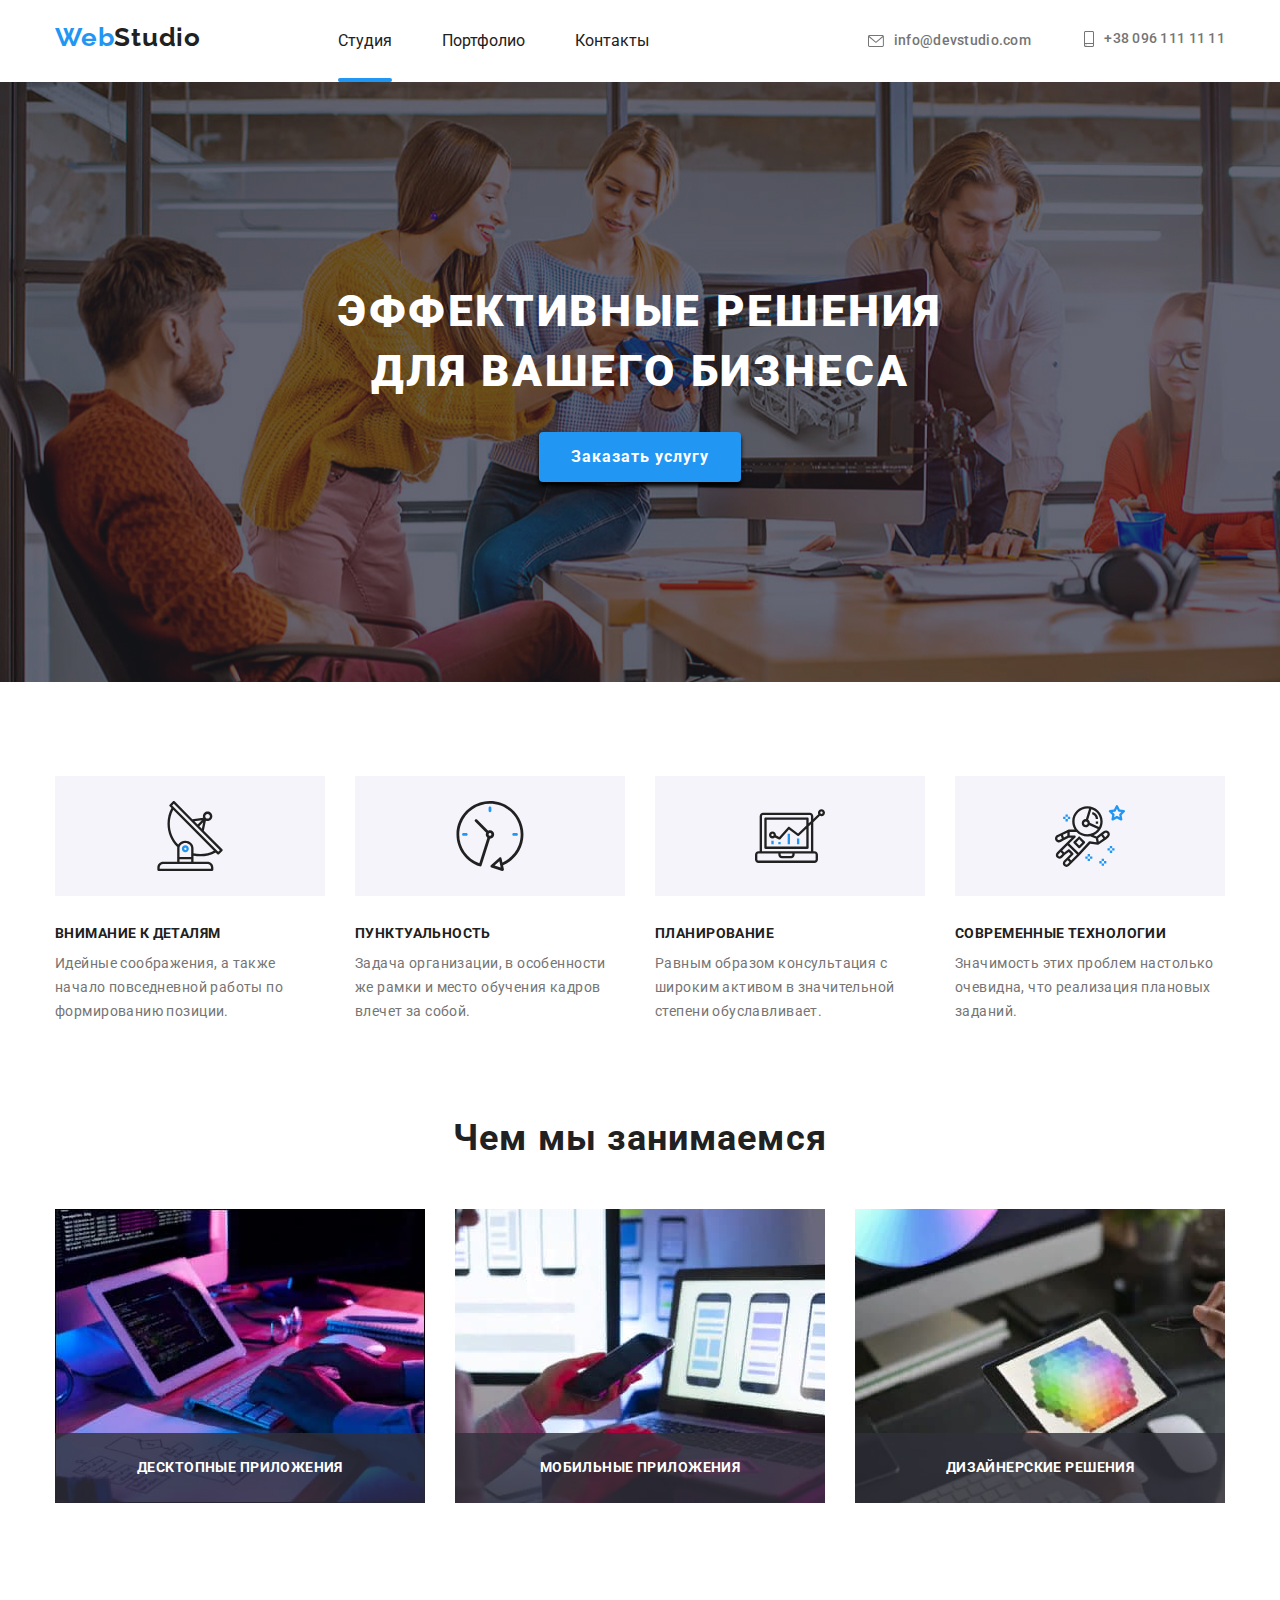
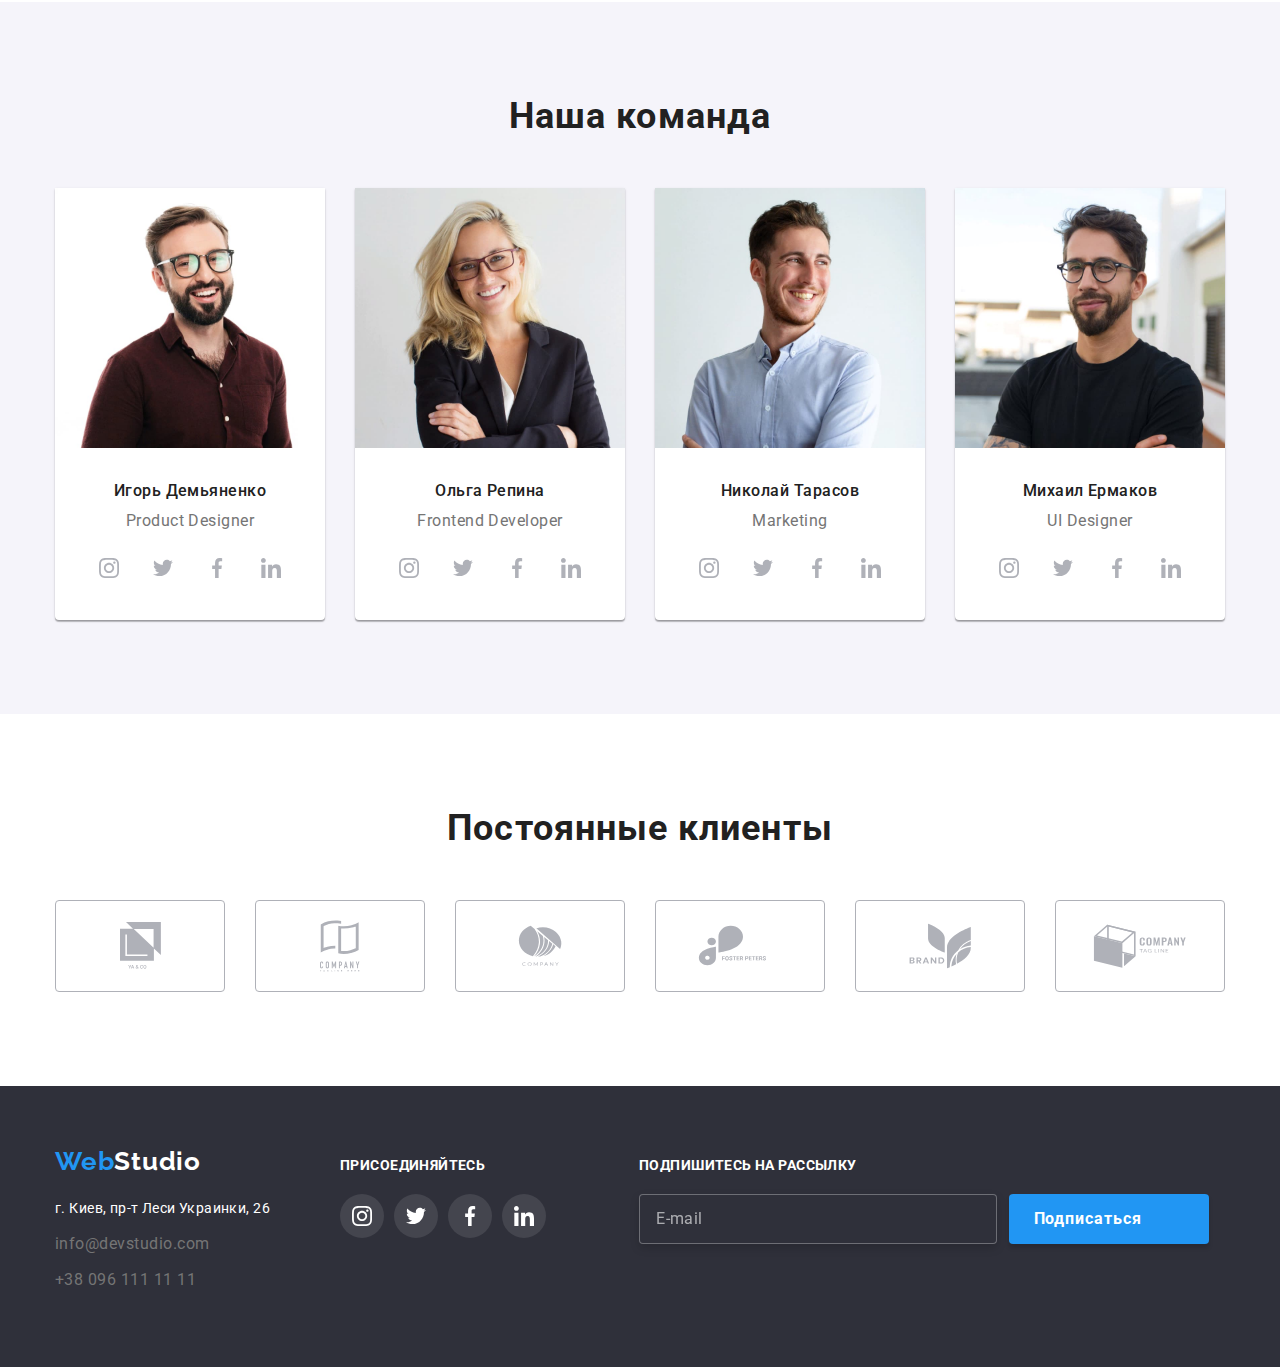
==== commit f871ee70: "Summary" ====
--- a/index.html
+++ b/index.html
@@ -18,7 +18,7 @@
             rel="stylesheet"
             href="https://cdnjs.cloudflare.com/ajax/libs/modern-normalize/1.0.0/modern-normalize.min.css"
         />
-        <link rel="stylesheet" href="./css/main.css">
+        <link rel="stylesheet" href="./css/main.min.css" />
     </head>
     <body>
         <!--шапка сторінки-->
@@ -26,28 +26,28 @@
             <div class="conteiner page-header">
                 <!--навігація-->
                 <nav>
-                    <a href="./index.html" class="logo"
-                        ><span class="item">Web</span>Studio</a
+                    <a href="./index.html" class="logo page-header__logo"
+                        ><span class="logo__item">Web</span>Studio</a
                     >
-                    <ul class="menu list">
-                        <li class="menu-content">
-                            <a href="" class="link current">Студия</a>
-                        </li>
-                        <li class="menu-content">
-                            <a href="./portfolio.html" class="link"
+                    <ul class="menu page-header__menu">
+                        <li class="menu__content">
+                            <a href="" class="menu__link current">Студия</a>
+                        </li>
+                        <li class="menu__content">
+                            <a href="./portfolio.html" class="menu__link"
                                 >Портфолио</a
                             >
                         </li>
-                        <li class="menu-content">
-                            <a href="" class="link">Контакты</a>
+                        <li class="menu__content">
+                            <a href="#" class="menu__link">Контакты</a>
                         </li>
                     </ul>
                 </nav>
                 <!--зв'язок-->
-                <ul class="communication links">
-                    <li class="communication-nav">
-                        <a href="mailto:info@devstudio.com" class="contacts"
-                            ><svg class="contacts-icon" width="16" height="12">
+                <ul class="communication page-header__communication">
+                    <li class="communication__nav">
+                        <a href="mailto:info@devstudio.com" class="communication__contacts"
+                            ><svg class="communication__icon" width="16" height="12">
                                 <use
                                     href="./images/icons.svg#icon-envelope"
                                 ></use>
@@ -55,9 +55,9 @@
                             info@devstudio.com</a
                         >
                     </li>
-                    <li class="communication-nav">
-                        <a href="tel:+380961111111" class="contacts"
-                            ><svg class="contacts-icon" width="10" height="16">
+                    <li class="communication__nav">
+                        <a href="tel:+380961111111" class="communication__contacts"
+                            ><svg class="communication__icon" width="10" height="16">
                                 <use
                                     href="./images/icons.svg#icon-smartphone"
                                 ></use>
@@ -73,11 +73,11 @@
             <!--герой-->
             <section class="hero">
                 <div class="conteiner">
-                    <h1 class="main-title">
+                    <h1 class="hero__title">
                         Эффективные решения для вашего бизнеса
                     </h1>
                     <!--на макеті прописано як кнопка-->
-                    <button type="button" class="btn" data-modal-open>
+                    <button type="button" class="hero__button" data-modal-open>
                         Заказать услугу
                     </button>
                 </div>
@@ -86,59 +86,59 @@
             <section class="specifics">
                 <div class="conteiner">
                     <h2 class="visually-hidden">Особенности</h2>
-                    <ul class="specifics-items">
-                        <li class="item">
-                            <div class="feature">
-                                <svg class="feature-icon">
+                    <ul class="specifics__list">
+                        <li class="specifics__item">
+                            <div class="specifics__feature">
+                                <svg class="specifics__icon">
                                     <use
                                         href="./images/icons.svg#icon-antenna"
                                     ></use>
                                 </svg>
                             </div>
-                            <h3 class="skills">Внимание к деталям</h3>
-                            <p class="text">
+                            <h3 class="specifics__skills">Внимание к деталям</h3>
+                            <p class="specifics__text">
                                 Идейные соображения, а также начало повседневной
                                 работы по формированию позиции.
                             </p>
                         </li>
-                        <li class="item">
-                            <div class="feature">
-                                <svg class="feature-icon">
+                        <li class="specifics__item">
+                            <div class="specifics__feature">
+                                <svg class="specifics__icon">
                                     <use
                                         href="./images/icons.svg#icon-clock"
                                     ></use>
                                 </svg>
                             </div>
-                            <h3 class="skills">Пунктуальность</h3>
-                            <p class="text">
+                            <h3 class="specifics__skills">Пунктуальность</h3>
+                            <p class="specifics__text">
                                 Задача организации, в особенности же рамки и
                                 место обучения кадров влечет за собой.
                             </p>
                         </li>
-                        <li class="item">
-                            <div class="feature">
-                                <svg class="feature-icon">
+                        <li class="specifics__item">
+                            <div class="specifics__feature">
+                                <svg class="specifics__icon">
                                     <use
                                         href="./images/icons.svg#icon-diagram"
                                     ></use>
                                 </svg>
                             </div>
-                            <h3 class="skills">Планирование</h3>
-                            <p class="text">
+                            <h3 class="specifics__skills">Планирование</h3>
+                            <p class="specifics__text">
                                 Равным образом консультация с широким активом в
                                 значительной степени обуславливает.
                             </p>
                         </li>
-                        <li class="item">
-                            <div class="feature">
-                                <svg class="feature-icon">
+                        <li class="specifics__item">
+                            <div class="specifics__feature">
+                                <svg class="specifics__icon">
                                     <use
                                         href="./images/icons.svg#icon-astronaut"
                                     ></use>
                                 </svg>
                             </div>
-                            <h3 class="skills">Современные технологии</h3>
-                            <p class="text">
+                            <h3 class="specifics__skills">Современные технологии</h3>
+                            <p class="specifics__text">
                                 Значимость этих проблем настолько очевидна, что
                                 реализация плановых заданий.
                             </p>
@@ -149,46 +149,46 @@
             <!--роботи студії-->
             <section class="projects">
                 <div class="conteiner">
-                    <h2 class="work">Чем мы занимаемся</h2>
-                    <ul class="makets">
-                        <li class="maket-item">
-                            <div class="maket-thrumb">
+                    <h2 class="projects__title">Чем мы занимаемся</h2>
+                    <ul class="projects__makets">
+                        <li class="projects__item">
+                            <div class="projects__thrumb">
                                 <img
                                     src="./images/job/box-1.jpg"
                                     width="370"
                                     height="294"
                                     alt="мужчина печатает на клавиатуре пк"
                                 />
-                                <div class="describe-item">
-                                    <p class="describe">
+                                <div class="projects__describe">
+                                    <p class="projects__text">
                                         Десктопные приложения
                                     </p>
                                 </div>
                             </div>
                         </li>
-                        <li class="maket-item">
-                            <div class="maket-thrumb">
+                        <li class="projects__item">
+                            <div class="projects__thrumb">
                                 <img
                                     src="./images/job/box-2.jpg"
                                     width="370"
                                     height="294"
                                     alt="мужчина держит левой рукой телефон а правой печатает на ноутбуке"
                                 />
-                                <div class="describe-item">
-                                    <p class="describe">Мобильные приложения</p>
+                                <div class="projects__describe">
+                                    <p class="projects__text">Мобильные приложения</p>
                                 </div>
                             </div>
                         </li>
-                        <li class="maket-item">
-                            <div class="maket-thrumb">
+                        <li class="projects__item">
+                            <div class="projects__thrumb">
                                 <img
                                     src="./images/job/box-3.jpg"
                                     width="370"
                                     height="294"
                                     alt="мужчина левой рукой держит планшет"
                                 />
-                                <div class="describe-item">
-                                    <p class="describe">Дизайнерские решения</p>
+                                <div class="projects__describe">
+                                    <p class="projects__text">Дизайнерские решения</p>
                                 </div>
                             </div>
                         </li>
@@ -198,67 +198,67 @@
             <!--команда-->
             <section class="organization">
                 <div class="conteiner">
-                    <h2 class="team">Наша команда</h2>
-                    <ul class="team-woker">
-                        <li class="card-woker">
+                    <h2 class="organization__title">Наша команда</h2>
+                    <ul class="team organization_list">
+                        <li class="team__list">
                             <img
                                 src="./images/team/img.jpg"
                                 width="270"
                                 height="260"
                                 alt="Игорь Демьяненко"
                             />
-                            <div class="card-item">
-                                <h3 class="members">Игорь Демьяненко</h3>
-                                <p lang="en" class="position">
+                            <div class="team__item">
+                                <h3 class="team__member">Игорь Демьяненко</h3>
+                                <p lang="en" class="team__position">
                                     Product Designer
                                 </p>
-                                <ul class="social-links">
-                                    <li class="social-icon">
-                                        <a
-                                            href=""
-                                            target="_blank"
-                                            rel="noopener noreferrer"
-                                            class="social-icon-link"
-                                            ><svg class="social-icon-svg">
+                                <ul class="social">
+                                    <li class="social__item">
+                                        <a
+                                            href=""
+                                            target="_blank"
+                                            rel="noopener noreferrer"
+                                            class="social__link"
+                                            ><svg class="social__icon">
                                                 <use
                                                     href="./images/icons.svg#icon-instagram"
                                                 ></use>
                                             </svg>
                                         </a>
                                     </li>
-                                    <li class="social-icon">
-                                        <a
-                                            href=""
-                                            target="_blank"
-                                            rel="noopener noreferrer"
-                                            class="social-icon-link"
-                                            ><svg class="social-icon-svg">
+                                    <li class="social__item">
+                                        <a
+                                            href=""
+                                            target="_blank"
+                                            rel="noopener noreferrer"
+                                            class="social__link"
+                                            ><svg class="social__icon">
                                                 <use
                                                     href="./images/icons.svg#icon-twitter"
                                                 ></use>
                                             </svg>
                                         </a>
                                     </li>
-                                    <li class="social-icon">
-                                        <a
-                                            href=""
-                                            target="_blank"
-                                            rel="noopener noreferrer"
-                                            class="social-icon-link"
-                                            ><svg class="social-icon-svg">
+                                    <li class="social__item">
+                                        <a
+                                            href=""
+                                            target="_blank"
+                                            rel="noopener noreferrer"
+                                            class="social__link"
+                                            ><svg class="social__icon">
                                                 <use
                                                     href="./images/icons.svg#icon-facebook"
                                                 ></use>
                                             </svg>
                                         </a>
                                     </li>
-                                    <li class="social-icon">
-                                        <a
-                                            href=""
-                                            target="_blank"
-                                            rel="noopener noreferrer"
-                                            class="social-icon-link"
-                                            ><svg class="social-icon-svg">
+                                    <li class="social__item">
+                                        <a
+                                            href=""
+                                            target="_blank"
+                                            rel="noopener noreferrer"
+                                            class="social__link"
+                                            ><svg class="social__icon">
                                                 <use
                                                     href="./images/icons.svg#icon-linkedin"
                                                 ></use>
@@ -268,65 +268,65 @@
                                 </ul>
                             </div>
                         </li>
-                        <li class="card-woker">
+                        <li class="team__list">
                             <img
                                 src="./images/team/img-1.jpg"
                                 width="270"
                                 height="260"
                                 alt="Ольга Репина"
                             />
-                            <div class="card-item">
-                                <h3 class="members">Ольга Репина</h3>
-                                <p lang="en" class="position">
+                            <div class="team__item">
+                                <h3 class="team__member">Ольга Репина</h3>
+                                <p lang="en" class="team__position">
                                     Frontend Developer
                                 </p>
-                                <ul class="social-links">
-                                    <li class="social-icon">
-                                        <a
-                                            href=""
-                                            target="_blank"
-                                            rel="noopener noreferrer"
-                                            class="social-icon-link"
-                                            ><svg class="social-icon-svg">
+                                <ul class="social">
+                                    <li class="social__item">
+                                        <a
+                                            href=""
+                                            target="_blank"
+                                            rel="noopener noreferrer"
+                                            class="social__link"
+                                            ><svg class="social__icon">
                                                 <use
                                                     href="./images/icons.svg#icon-instagram"
                                                 ></use>
                                             </svg>
                                         </a>
                                     </li>
-                                    <li class="social-icon">
-                                        <a
-                                            href=""
-                                            target="_blank"
-                                            rel="noopener noreferrer"
-                                            class="social-icon-link"
-                                            ><svg class="social-icon-svg">
+                                    <li class="social__item">
+                                        <a
+                                            href=""
+                                            target="_blank"
+                                            rel="noopener noreferrer"
+                                            class="social__link"
+                                            ><svg class="social__icon">
                                                 <use
                                                     href="./images/icons.svg#icon-twitter"
                                                 ></use>
                                             </svg>
                                         </a>
                                     </li>
-                                    <li class="social-icon">
-                                        <a
-                                            href=""
-                                            target="_blank"
-                                            rel="noopener noreferrer"
-                                            class="social-icon-link"
-                                            ><svg class="social-icon-svg">
+                                    <li class="social__item">
+                                        <a
+                                            href=""
+                                            target="_blank"
+                                            rel="noopener noreferrer"
+                                            class="social__link"
+                                            ><svg class="social__icon">
                                                 <use
                                                     href="./images/icons.svg#icon-facebook"
                                                 ></use>
                                             </svg>
                                         </a>
                                     </li>
-                                    <li class="social-icon">
-                                        <a
-                                            href=""
-                                            target="_blank"
-                                            rel="noopener noreferrer"
-                                            class="social-icon-link"
-                                            ><svg class="social-icon-svg">
+                                    <li class="social__item">
+                                        <a
+                                            href=""
+                                            target="_blank"
+                                            rel="noopener noreferrer"
+                                            class="social__link"
+                                            ><svg class="social__icon">
                                                 <use
                                                     href="./images/icons.svg#icon-linkedin"
                                                 ></use>
@@ -336,63 +336,63 @@
                                 </ul>
                             </div>
                         </li>
-                        <li class="card-woker">
+                        <li class="team__list">
                             <img
                                 src="./images/team/img-2.jpg"
                                 width="270"
                                 height="260"
                                 alt="Николай тарасов"
                             />
-                            <div class="card-item">
-                                <h3 class="members">Николай Тарасов</h3>
-                                <p lang="en" class="position">Marketing</p>
-                                <ul class="social-links">
-                                    <li class="social-icon">
-                                        <a
-                                            href=""
-                                            target="_blank"
-                                            rel="noopener noreferrer"
-                                            class="social-icon-link"
-                                            ><svg class="social-icon-svg">
+                            <div class="team__item">
+                                <h3 class="team__member">Николай Тарасов</h3>
+                                <p lang="en" class="team__position">Marketing</p>
+                                <ul class="social">
+                                    <li class="social__item">
+                                        <a
+                                            href=""
+                                            target="_blank"
+                                            rel="noopener noreferrer"
+                                            class="social__link"
+                                            ><svg class="social__icon">
                                                 <use
                                                     href="./images/icons.svg#icon-instagram"
                                                 ></use>
                                             </svg>
                                         </a>
                                     </li>
-                                    <li class="social-icon">
-                                        <a
-                                            href=""
-                                            target="_blank"
-                                            rel="noopener noreferrer"
-                                            class="social-icon-link"
-                                            ><svg class="social-icon-svg">
+                                    <li class="social__item">
+                                        <a
+                                            href=""
+                                            target="_blank"
+                                            rel="noopener noreferrer"
+                                            class="social__link"
+                                            ><svg class="social__icon">
                                                 <use
                                                     href="./images/icons.svg#icon-twitter"
                                                 ></use>
                                             </svg>
                                         </a>
                                     </li>
-                                    <li class="social-icon">
-                                        <a
-                                            href=""
-                                            target="_blank"
-                                            rel="noopener noreferrer"
-                                            class="social-icon-link"
-                                            ><svg class="social-icon-svg">
+                                    <li class="social__item">
+                                        <a
+                                            href=""
+                                            target="_blank"
+                                            rel="noopener noreferrer"
+                                            class="social__link"
+                                            ><svg class="social__icon">
                                                 <use
                                                     href="./images/icons.svg#icon-facebook"
                                                 ></use>
                                             </svg>
                                         </a>
                                     </li>
-                                    <li class="social-icon">
-                                        <a
-                                            href=""
-                                            target="_blank"
-                                            rel="noopener noreferrer"
-                                            class="social-icon-link"
-                                            ><svg class="social-icon-svg">
+                                    <li class="social__item">
+                                        <a
+                                            href=""
+                                            target="_blank"
+                                            rel="noopener noreferrer"
+                                            class="social__link"
+                                            ><svg class="social__icon">
                                                 <use
                                                     href="./images/icons.svg#icon-linkedin"
                                                 ></use>
@@ -402,63 +402,63 @@
                                 </ul>
                             </div>
                         </li>
-                        <li class="card-woker">
+                        <li class="team__list">
                             <img
                                 src="./images/team/img-3.jpg"
                                 width="270"
                                 height="260"
                                 alt="Михаил Ермаков"
                             />
-                            <div class="card-item">
-                                <h3 class="members">Михаил Ермаков</h3>
-                                <p lang="en" class="position">UI Designer</p>
-                                <ul class="social-links">
-                                    <li class="social-icon">
-                                        <a
-                                            href=""
-                                            target="_blank"
-                                            rel="noopener noreferrer"
-                                            class="social-icon-link"
-                                            ><svg class="social-icon-svg">
+                            <div class="team__item">
+                                <h3 class="team__member">Михаил Ермаков</h3>
+                                <p lang="en" class="team__position">UI Designer</p>
+                                <ul class="social">
+                                    <li class="social__item">
+                                        <a
+                                            href=""
+                                            target="_blank"
+                                            rel="noopener noreferrer"
+                                            class="social__link"
+                                            ><svg class="social__icon">
                                                 <use
                                                     href="./images/icons.svg#icon-instagram"
                                                 ></use>
                                             </svg>
                                         </a>
                                     </li>
-                                    <li class="social-icon">
-                                        <a
-                                            href=""
-                                            target="_blank"
-                                            rel="noopener noreferrer"
-                                            class="social-icon-link"
-                                            ><svg class="social-icon-svg">
+                                    <li class="social__item">
+                                        <a
+                                            href=""
+                                            target="_blank"
+                                            rel="noopener noreferrer"
+                                            class="social__link"
+                                            ><svg class="social__icon">
                                                 <use
                                                     href="./images/icons.svg#icon-twitter"
                                                 ></use>
                                             </svg>
                                         </a>
                                     </li>
-                                    <li class="social-icon">
-                                        <a
-                                            href=""
-                                            target="_blank"
-                                            rel="noopener noreferrer"
-                                            class="social-icon-link"
-                                            ><svg class="social-icon-svg">
+                                    <li class="social__item">
+                                        <a
+                                            href=""
+                                            target="_blank"
+                                            rel="noopener noreferrer"
+                                            class="social__link"
+                                            ><svg class="social__icon">
                                                 <use
                                                     href="./images/icons.svg#icon-facebook"
                                                 ></use>
                                             </svg>
                                         </a>
                                     </li>
-                                    <li class="social-icon">
-                                        <a
-                                            href=""
-                                            target="_blank"
-                                            rel="noopener noreferrer"
-                                            class="social-icon-link"
-                                            ><svg class="social-icon-svg">
+                                    <li class="social__item">
+                                        <a
+                                            href=""
+                                            target="_blank"
+                                            rel="noopener noreferrer"
+                                            class="social__link"
+                                            ><svg class="social__icon">
                                                 <use
                                                     href="./images/icons.svg#icon-linkedin"
                                                 ></use>
@@ -473,16 +473,16 @@
             </section>
             <section class="clients">
                 <div class="conteiner">
-                    <h2 class="clients-title">Постоянные клиенты</h2>
-                    <ul class="clients-list">
-                        <li class="clients-item">
-                            <a
-                                href=""
-                                target="_blank"
-                                rel="noopener noreferrer"
-                                class="clients-link"
+                    <h2 class="clients__title">Постоянные клиенты</h2>
+                    <ul class="clients__list">
+                        <li class="clients__item">
+                            <a
+                                href=""
+                                target="_blank"
+                                rel="noopener noreferrer"
+                                class="clients__link"
                                 ><svg
-                                    class="clients-icon"
+                                    class="clients__icon"
                                     width="41"
                                     height="47"
                                 >
@@ -492,14 +492,14 @@
                                 </svg>
                             </a>
                         </li>
-                        <li class="clients-item">
-                            <a
-                                href=""
-                                target="_blank"
-                                rel="noopener noreferrer"
-                                class="clients-link"
+                        <li class="clients__item">
+                            <a
+                                href=""
+                                target="_blank"
+                                rel="noopener noreferrer"
+                                class="clients__link"
                                 ><svg
-                                    class="clients-icon"
+                                    class="clients__icon"
                                     width="40"
                                     height="52"
                                 >
@@ -509,14 +509,14 @@
                                 </svg>
                             </a>
                         </li>
-                        <li class="clients-item">
-                            <a
-                                href=""
-                                target="_blank"
-                                rel="noopener noreferrer"
-                                class="clients-link"
+                        <li class="clients__item">
+                            <a
+                                href=""
+                                target="_blank"
+                                rel="noopener noreferrer"
+                                class="clients__link"
                                 ><svg
-                                    class="clients-icon"
+                                    class="clients__icon"
                                     width="44"
                                     height="41"
                                 >
@@ -526,14 +526,14 @@
                                 </svg>
                             </a>
                         </li>
-                        <li class="clients-item">
-                            <a
-                                href=""
-                                target="_blank"
-                                rel="noopener noreferrer"
-                                class="clients-link"
+                        <li class="clients__item">
+                            <a
+                                href=""
+                                target="_blank"
+                                rel="noopener noreferrer"
+                                class="clients__link"
                                 ><svg
-                                    class="clients-icon"
+                                    class="clients__icon"
                                     width="85"
                                     height="41"
                                 >
@@ -543,14 +543,14 @@
                                 </svg>
                             </a>
                         </li>
-                        <li class="clients-item">
-                            <a
-                                href=""
-                                target="_blank"
-                                rel="noopener noreferrer"
-                                class="clients-link"
+                        <li class="clients__item">
+                            <a
+                                href=""
+                                target="_blank"
+                                rel="noopener noreferrer"
+                                class="clients__link"
                                 ><svg
-                                    class="clients-icon"
+                                    class="clients__icon"
                                     width="63"
                                     height="46"
                                 >
@@ -560,14 +560,14 @@
                                 </svg>
                             </a>
                         </li>
-                        <li class="clients-item">
-                            <a
-                                href=""
-                                target="_blank"
-                                rel="noopener noreferrer"
-                                class="clients-link"
+                        <li class="clients__item">
+                            <a
+                                href=""
+                                target="_blank"
+                                rel="noopener noreferrer"
+                                class="clients__link"
                                 ><svg
-                                    class="clients-icon"
+                                    class="clients__icon"
                                     width="94"
                                     height="44"
                                 >
@@ -583,32 +583,32 @@
         </main>
         <!--підвал сторінки-->
         <footer class="basement">
-            <div class="conteiner basement-list">
-                <div class="address-conteiner">
+            <div class="conteiner basement__list">
+                <div class="basement__address">
                     <a href="./index.html" class="logo"
-                        ><span class="item">Web</span
-                        ><span class="logo-two">Studio</span></a
+                        ><span class="logo__item">Web</span
+                        ><span class="logo__item--alt-color">Studio</span></a
                     >
-                    <address class="info">
-                        <ul class="links">
-                            <li class="info-item">
+                    <address class="info basement__info">
+                        <ul class="info__list">
+                            <li class="info__item">
                                 <a
                                     href="https://goo.gl/maps/6gxEorECzuaQfL2a7"
                                     target="_blank"
                                     rel="noopener noreferrer"
-                                    class="city"
+                                    class="info__link"
                                     >г. Киев, пр-т Леси Украинки, 26</a
                                 >
                             </li>
-                            <li class="info-item">
+                            <li class="info__item">
                                 <a
                                     href="mailto:info@devstudio.com"
-                                    class="alt-contact"
+                                    class="info__link--color"
                                     >info@devstudio.com</a
                                 >
                             </li>
-                            <li class="info-item">
-                                <a href="tel:+380961111111" class="alt-contact"
+                            <li class="info__item">
+                                <a href="tel:+380961111111" class="info__link--color"
                                     >+38 096 111 11 11</a
                                 >
                             </li>
@@ -616,54 +616,54 @@
                     </address>
                 </div>
                 <div class="basement-social">
-                    <h3 class="basement-social-title">присоединяйтесь</h3>
-                    <ul class="basement-social-list">
-                        <li class="basement-social-item">
-                            <a
-                                href=""
-                                target="_blank"
-                                rel="noopener noreferrer"
-                                class="basement-social-link"
-                                ><svg class="basement-social-icon">
+                    <h3 class="basement-social__title">присоединяйтесь</h3>
+                    <ul class="basement-social__list">
+                        <li class="basement-social__item">
+                            <a
+                                href=""
+                                target="_blank"
+                                rel="noopener noreferrer"
+                                class="basement-social__link"
+                                ><svg class="basement-social__icon">
                                     <use
                                         href="./images/icons.svg#icon-instagram"
                                     ></use>
                                 </svg>
                             </a>
                         </li>
-                        <li class="basement-social-item">
-                            <a
-                                href=""
-                                target="_blank"
-                                rel="noopener noreferrer"
-                                class="basement-social-link"
-                                ><svg class="basement-social-icon">
+                        <li class="basement-social__item">
+                            <a
+                                href=""
+                                target="_blank"
+                                rel="noopener noreferrer"
+                                class="basement-social__link"
+                                ><svg class="basement-social__icon">
                                     <use
                                         href="./images/icons.svg#icon-twitter"
                                     ></use>
                                 </svg>
                             </a>
                         </li>
-                        <li class="basement-social-item">
-                            <a
-                                href=""
-                                target="_blank"
-                                rel="noopener noreferrer"
-                                class="basement-social-link"
-                                ><svg class="basement-social-icon">
+                        <li class="basement-social__item">
+                            <a
+                                href=""
+                                target="_blank"
+                                rel="noopener noreferrer"
+                                class="basement-social__link"
+                                ><svg class="basement-social__icon">
                                     <use
                                         href="./images/icons.svg#icon-facebook"
                                     ></use>
                                 </svg>
                             </a>
                         </li>
-                        <li class="basement-social-item">
-                            <a
-                                href=""
-                                target="_blank"
-                                rel="noopener noreferrer"
-                                class="basement-social-link"
-                                ><svg class="basement-social-icon">
+                        <li class="basement-social__item">
+                            <a
+                                href=""
+                                target="_blank"
+                                rel="noopener noreferrer"
+                                class="basement-social__link"
+                                ><svg class="basement-social__icon">
                                     <use
                                         href="./images/icons.svg#icon-linkedin"
                                     ></use>
@@ -672,15 +672,124 @@
                         </li>
                     </ul>
                 </div>
+                <form class="footer-form">
+                    <label for="footer_email" class="footer-form__title"
+                        >Подпишитесь на рассылку</label
+                    >
+                    <div class="footer-form__conteiner">
+                        <input
+                            type="email"
+                            name="footer_email"
+                            id="footer_email"
+                            placeholder="E-mail"
+                            required
+                            class="footer-form__mail"
+                        />
+                        <button type="submit" class="footer-form__button">
+                            Подписаться<svg class="footer-form__icon">
+                                <use href="./images/icons.svg#icon-send"></use>
+                            </svg>
+                        </button>
+                    </div>
+                </form>
             </div>
         </footer>
         <div class="backdrop is-hidden" data-modal>
             <div class="modal">
-                <button type="button" class="modal-exit" data-modal-close>
-                    <svg width="18" height="18" class="close-button">
+                <button type="button" class="modal__exit" data-modal-close>
+                    <svg width="18" height="18" class="modal__icon">
                         <use href="./images/icons.svg#icon-close"></use>
                     </svg>
                 </button>
+                <form class="modal__form">
+                    <h3 class="modal__title">
+                        Оставьте свои данные, мы вам перезвоним
+                    </h3>
+                    <div role="group" class="anketa">
+                        <label for="user_name" class="anketa__title">Имя</label>
+                        <div class="anketa__conteiner">
+                            <input
+                                type="text"
+                                name="user_name"
+                                id="user_name"
+                                required
+                                pattern="^[a-zA-Z]+$"
+                                class="anketa__item"
+                            />
+                            <span
+                                ><svg class="anketa__icon">
+                                    <use
+                                        href="./images/icons.svg#icon-person"
+                                    ></use>
+                                </svg>
+                            </span>
+                        </div>
+                        <label for="phone_namber" class="anketa__title"
+                            >Телефон</label
+                        >
+                        <div class="anketa__conteiner">
+                            <input
+                                type="tel"
+                                name="phone_namber"
+                                id="phone_namber"
+                                required
+                                pattern="[0-9]{6,13}"
+                                class="anketa__item"
+                            />
+                            <span
+                                ><svg class="anketa__icon">
+                                    <use
+                                        href="./images/icons.svg#icon-phone"
+                                    ></use>
+                                </svg>
+                            </span>
+                        </div>
+                        <label for="email" class="anketa__title">Почта</label>
+                        <div class="anketa__conteiner">
+                            <input
+                                type="email"
+                                name="email"
+                                id="email"
+                                required
+                                class="anketa__item"
+                            />
+                            <span
+                                ><svg class="anketa__icon">
+                                    <use
+                                        href="./images/icons.svg#icon-email"
+                                    ></use>
+                                </svg>
+                            </span>
+                        </div>
+                        <label for="feedback" class="anketa__title"
+                            >Комментарий</label
+                        >
+                        <div class="anketa__conteiner anketa__conteiner--feedback">
+                            <textarea
+                                name="feedback"
+                                id="feedback"
+                                placeholder="Введите текст"
+                                class="anketa__coments"
+                            ></textarea>
+                        </div>
+                        <div class="licence">
+                            <input
+                                type="checkbox"
+                                name="licence"
+                                value="licence"
+                                id="licence"
+                                class="licence__checkbox is-hidden"
+                            />
+                            <label for="licence" class="licence__icon"
+                                >Соглашаюсь с рассылкой и принимаю
+                                <a href="#" class="licence__link"
+                                    >Условия договора</a
+                                ></label
+                            >
+                        </div>
+                    </div>
+                    <button type="submit" class="modal__button">Отправить</button>
+                </form>
             </div>
         </div>
         <script src="./js/modal.js"></script>
--- a/css/main.min.css
+++ b/css/main.min.css
@@ -0,0 +1,2 @@
+:root{--main-color: #757575;--secondary-color: #212121;--accent-color: #2196f3;--alt-color: #ffffff;--thirt-color: #f5f4fa;--alternative-bgr: #2f303a}html{box-sizing:border-box}*,*::before,*::after{box-sizing:inherit}body{color:var(--main-color);background-color:var(--bgr-cl);font-family:"Roboto", sans-serif}li{list-style:none}.visually-hidden{position:absolute !important;clip:rect(1px 1px 1px 1px);clip:rect(1px, 1px, 1px, 1px);padding:0 !important;border:0 !important;height:1px !important;width:1px !important;overflow:hidden}.conteiner{width:1200px;padding-left:15px;padding-right:15px;margin-left:auto;margin-right:auto}.page-header{display:flex;align-items:center;justify-content:space-between}.logo{text-decoration:none;font-family:"Raleway", sans-serif;font-weight:700;font-size:26px;line-height:31px;letter-spacing:0.03em;color:var(--secondary-color)}.page-header__logo{margin-right:93px}.logo__item{color:var(--accent-color)}.menu{display:inline-flex;padding-top:32px;padding-bottom:32px}.page-header__menu{margin:0}.menu__content:not(:last-child){margin-right:50px}.menu__link{position:relative;padding-top:32px;padding-bottom:32px;text-decoration:none;color:var(--secondary-color);transition:color 250ms cubic-bezier(0.4, 0, 0.2, 1)}.current::after{content:"";position:absolute;bottom:0;left:0;width:100%;height:4px;background-color:var(--accent-color);border-radius:2px}.menu__link:hover,.menu__link:focus{color:var(--accent-color)}.menu__link .current{color:var(--accent-color)}.page-header__communication{margin:0}.communication{padding-left:0;font-weight:500;font-size:14px;line-height:1.14;letter-spacing:0.02em;text-decoration:none;color:var(--secondary-color)}.communication__nav{display:inline-flex}.communication__nav:not(:last-child){margin-right:50px}.communication__contacts{display:flex;align-items:center;justify-content:center;text-decoration:none;color:var(--main-color);transition:color 250ms cubic-bezier(0.4, 0, 0.2, 1)}.communication__contacts:hover,.communication__contacts:focus{color:var(--accent-color)}.communication__icon{margin-right:10px;fill:var(--main-color);transition-property:fill, color;transition-duration:250ms;transition-timing-function:cubic-bezier(0.4, 0, 0.2, 1)}.communication__contacts:hover .communication__icon,.communication__contacts:focus .communication__icon{fill:var(--accent-color);color:var(--accent-color)}.studio:valid{color:var(--accent-color)}.hero{position:relative;padding-top:200px;padding-bottom:200px;background-image:linear-gradient(to right, rgba(47,48,58,0.4), rgba(47,48,58,0.4)),url("../images/hero.jpg");background-repeat:no-repeat;background-size:cover;background-color:#c4c4c4;color:var(--alt-color);text-align:center}.hero__title{text-transform:uppercase;margin:0 auto;max-width:696px;margin-bottom:30px;font-weight:900;font-size:44px;line-height:1.36;letter-spacing:0.06em}.hero__button{padding:10px 32px;font-weight:700;font-size:16px;line-height:1.87;align-items:center;text-align:center;letter-spacing:0.06em;cursor:pointer;color:var(--alternative-color);background-color:var(--accent-color);box-shadow:0px 4px 4px #000;border-radius:4px;border:0;transition-property:background-color, color;transition-duration:250ms;transition-timing-function:cubic-bezier(0.4, 0, 0.2, 1)}.hero__button:hover,.hero__button:focus{color:var(--accent-color);background-color:var(--alt-color)}.specifics{padding-top:94px;font-size:14px;line-height:1.7;letter-spacing:0.03em}.specifics__list{display:flex;justify-content:space-between;align-self:center;margin-top:0;margin-bottom:0;padding-left:0}.specifics__item{width:270px;text-decoration:none}.specifics__feature{display:flex;align-items:center;justify-content:center;width:270px;height:120px;margin-bottom:30px;background-color:var(--thirt-color)}.specifics__icon{width:70px;height:70px}.specifics__skills{margin-top:0;margin-bottom:10px;color:var(--secondary-color);font-weight:700;font-size:14px;line-height:1.14;letter-spacing:0.03em;text-transform:uppercase}.specifics__text{margin-top:0;margin-bottom:0;font-weight:400;font-size:14px;line-height:1.71;letter-spacing:0.03em}.projects{padding-top:94px;padding-bottom:94px}.projects__title{margin-top:0;margin-bottom:0;color:var(--secondary-color);font-weight:700;font-size:36px;line-height:1.16;text-align:center;letter-spacing:0.03em}.projects__makets{display:inline-flex;margin-top:50px;margin-bottom:0;padding-left:0}.projects__item:not(:last-child){margin-right:30px}.projects__thrumb{position:relative;width:370px;height:294px}.projects__describe{display:flex;justify-content:center;align-items:center;position:absolute;width:370px;height:70px;left:0;bottom:0px;margin:0;background:rgba(47,48,58,0.8)}.projects__text{margin:0;color:var(--alt-color);font-weight:700;font-size:14px;line-height:1.14;text-align:center;letter-spacing:0.03em;text-transform:uppercase}.organization{padding-top:94px;padding-bottom:94px;background-color:var(--thirt-color);text-align:center}.organization__title{margin-top:0;margin-bottom:0;color:var(--secondary-color);font-weight:700;font-size:36px;line-height:1.16;text-align:center;letter-spacing:0.03em}.team{display:flex;padding-left:0}.organization_list{margin-top:50px;margin-bottom:0}.team__list{background-color:var(--alt-color);box-shadow:0px 1px 3px rgba(0,0,0,0.12),0px 1px 1px rgba(0,0,0,0.14),0px 2px 1px rgba(0,0,0,0.2);border-radius:0px 0px 4px 4px}.team__list:not(:last-child){margin-right:30px}.team__item{padding:30px 32px}.team__member{margin:0 0 10px 0;color:var(--secondary-color);font-weight:500;font-size:16px;line-height:1.18;letter-spacing:0.03em}.team__position{margin-top:0;margin-bottom:16px;font-weight:400;font-size:16px;line-height:1.19;text-align:center;letter-spacing:0.03em}.social{display:inline-flex;padding-left:0}.social__item:not(:last-child){margin-right:10px}.social__link{display:flex;align-items:center;justify-content:center;width:44px;height:44px;background-color:var(--alt-color);border-radius:50%;transition:background-color 250ms cubic-bezier(0.4, 0, 0.2, 1)}.social__link:hover,.social__link:focus{background-color:var(--accent-color)}.social__icon{width:20px;height:20px;fill:#afb1b8;transition:fill 250ms cubic-bezier(0.4, 0, 0.2, 1)}.social__link:hover .social__icon,.social__link:focus .social__icon{fill:var(--alt-color)}.clients{padding-top:94px;padding-bottom:94px}.clients__title{margin-top:0;margin-bottom:0;color:var(--secondary-color);font-weight:700;font-size:36px;line-height:1.16;text-align:center;letter-spacing:0.03em}.clients__list{display:flex;margin-top:50px;margin-bottom:0;padding-left:0}.clients__item{width:170px;height:92px}.clients__item:not(:last-child){margin-right:30px}.clients__link{display:flex;justify-content:center;align-items:center;width:170px;height:92px;border:1px solid #afb1b8;border-radius:4px;transition:border-color 250ms cubic-bezier(0.4, 0, 0.2, 1)}.clients__icon{fill:#afb1b8;transition:fill 250ms cubic-bezier(0.4, 0, 0.2, 1)}.clients__link:hover,.clients__link:focus{border-color:var(--accent-color)}.clients__link:hover .clients__icon,.clients__link:focus .clients__icon{fill:var(--accent-color)}.basement{padding-top:60px;padding-bottom:60px;background-color:var(--alternative-bgr)}.basement__list{display:flex;align-items:baseline}.logo__item--alt-color{color:var(--alt-color)}.logo__item--alt-color{text-decoration:none;font-family:"Raleway", sans-serif;font-weight:700;font-size:26px;line-height:31px;letter-spacing:0.03em}.info{font-style:normal;font-size:14px;line-height:1.71;letter-spacing:0.03em}.basement__info{margin-top:20px}.info__list{padding-left:0}.info__item:not(:last-child){margin-bottom:9px}.info__link{text-decoration:none;color:var(--alt-color);font-weight:400;font-size:14px;line-height:1.71;letter-spacing:0.03em;transition:color 250ms cubic-bezier(0.4, 0, 0.2, 1)}.info__link:hover,.info__link:focus{color:var(--accent-color)}.info__link--color{text-decoration:none;color:var(--main-color);font-weight:400;font-size:16px;line-height:1.71;letter-spacing:0.03em;transition:color 250ms cubic-bezier(0.4, 0, 0.2, 1)}.info__link--color:hover,.info__link--color:focus{color:var(--accent-color)}.info__link:hover,.info__link:focus{color:var(--accent-color)}.basement-social{display:block;margin-left:70px}.basement-social__title{margin:0;font-weight:700;font-size:14px;line-height:1.14;letter-spacing:0.03em;text-transform:uppercase;color:var(--alt-color)}.basement-social__list{display:inline-flex;margin-top:20px;padding-left:0}.basement-social__item{width:44px;height:44px;background-color:rgba(255,255,255,0.1);border-radius:50%}.basement-social__item:not(:last-child){margin-right:10px}.basement-social__link{display:flex;justify-content:center;align-items:center;width:44px;height:44px;border-radius:50%;transition:background-color 250ms cubic-bezier(0.4, 0, 0.2, 1)}.basement-social__link:hover,.basement-social__link:focus{background-color:var(--accent-color)}.basement-social__icon{fill:var(--alt-color);width:20px;height:20px;transition:fill 250ms cubic-bezier(0.4, 0, 0.2, 1)}.footer-form{margin-left:93px;width:570px;height:86px}.footer-form__conteiner{display:flex;width:570px;height:50px}.footer-form__title{display:block;margin-bottom:20px;font-weight:700;font-size:14px;line-height:1.14;letter-spacing:0.03em;text-transform:uppercase;color:var(--alt-color)}.footer-form__mail{width:358px;height:50px;padding-left:16px;outline:none;border:1px solid rgba(255,255,255,0.3);box-sizing:border-box;filter:drop-shadow(0px 4px 4px rgba(0,0,0,0.15));border-radius:4px;background-color:var(--alternative-bgr);color:var(--alt-color)}.footer-form__mail::placeholder{font-size:16px;line-height:1.25;letter-spacing:0.03em;color:rgba(255,255,255,0.6)}.footer-form__conteiner:focus-within .footer-form__mail{border-color:var(--accent-color);outline:0}.footer-form__button{display:flex;align-items:center;justify-content:space-evenly;border:0;width:200px;height:50px;margin-left:12px;box-shadow:0px 4px 4px rgba(0,0,0,0.15);border-radius:4px;font-weight:700;font-size:16px;line-height:1.87;letter-spacing:0.06em;cursor:pointer;background-color:var(--accent-color);color:var(--alt-color)}.footer-form__icon{width:24px;height:24px}.backdrop{position:fixed;top:0;left:0;width:100%;height:100%;opacity:1;background-color:rgba(0,0,0,0.2);transition:opacity 250ms cubic-bezier(0.4, 0, 0.2, 1)}.is-hidden{opacity:0;pointer-events:none}.modal{position:absolute;padding:40px;width:528px;min-height:581px;left:50%;top:50%;transform:translate(-50%, -50%);background-color:var(--alt-color);border-radius:4px}.modal__exit{display:flex;justify-content:center;align-items:center;position:absolute;top:8px;right:8px;width:30px;height:30px;border:1px solid rgba(0,0,0,0.1);border-radius:50%;background-color:var(--alt-color);cursor:pointer}.modal__icon{transition:fill 250ms cubic-bezier(0.4, 0, 0.2, 1)}.modal__exit:hover .modal__icon,.modal__exit:focus .modal__icon{fill:var(--accent-color)}.modal__form{width:100%}.modal__title{margin:0;margin-bottom:12px;font-weight:700;font-size:20px;line-height:1.15;text-align:center;letter-spacing:0.03em;color:var(--secondary-color)}.anketa{display:block;width:448px;height:342px}.anketa__title{display:block;margin-bottom:4px;font-size:12px;line-height:1.16;letter-spacing:0.01em}.anketa__conteiner{display:block;position:relative;margin-bottom:10px}.anketa__item{padding-left:42px;width:448px;height:40px;border:1px solid rgba(33,33,33,0.2);box-sizing:border-box;border-radius:4px}.anketa__icon{position:absolute;left:12px;top:50%;transform:translateY(-50%);display:inline-block;width:18px;height:18px}.anketa__conteiner--feedback{margin-bottom:20px}.anketa__conteiner:focus-within .anketa__item,.anketa__conteiner:focus-within .anketa__icon,.anketa__conteiner:focus-within .anketa__coments{outline:none;border-color:var(--accent-color);fill:var(--accent-color)}.anketa__coments{padding:12px 16px;width:100%;height:120px;resize:none;border:1px solid rgba(33,33,33,0.2);box-sizing:border-box;border-radius:4px}.anketa__coments::placeholder{font-size:14px;line-height:1.33;letter-spacing:0.01em;color:rgba(117,117,117,0.5)}.licence{display:flex;position:relative;align-items:center;justify-content:center;font-size:14px;line-height:1.71;letter-spacing:0.03em}.licence__icon::before{content:"";display:inline-block;left:10px;top:50%;transform:translateY(-50%);position:absolute;width:16px;height:15px;border:2px solid var(--secondary-color);border-radius:2px}.licence__link{color:var(--accent-color)}.licence:focus-within .licence__icon::before{border-color:var(--accent-color)}.licence__checkbox:checked+.licence__icon::before{border:none;background-color:var(--accent-color);background-image:url("../images/Vector.svg");background-repeat:no-repeat;background-position:center}.modal__button{display:block;margin:auto;margin-top:74px;width:200px;height:50px;font-weight:700;font-size:16px;line-height:1.87;text-align:center;letter-spacing:0.06em;background:#2196f3;color:var(--alt-color);box-shadow:0px 4px 4px rgba(0,0,0,0.15);border:none;border-radius:4px;cursor:pointer}.works{padding-top:94px;padding-bottom:94px;border-top:1px solid #eeeeee}.filters-list{display:flex;justify-content:center;padding-left:0}.works__filters-list{margin-right:auto;margin-left:auto;margin-top:0;margin-bottom:0}.filters-list__item:not(:last-child){margin-right:8px}.filters-list__button{padding:6px 22px;color:var(--secondary-color);background-color:var(--thirt-color);font-weight:500;font-size:16px;line-height:1.62;text-align:center;letter-spacing:0.03em;cursor:pointer;border:0;border-radius:4px;transition-property:background-color, color, box-shadow;transition-duration:250ms;transition-timing-function:cubic-bezier(0.4, 0, 0.2, 1)}.filters-list__button:hover,.filters-list__button:focus{color:var(--alt-color);background-color:var(--accent-color);box-shadow:0px 3px 1px rgba(0,0,0,0.1),0px 1px 2px rgba(0,0,0,0.08),0px 2px 2px rgba(0,0,0,0.12)}.portfolio{display:flex;flex-wrap:wrap;padding-left:0;padding-bottom:94px}.works__portfolio{margin-top:50px;margin-bottom:0}.portfolio__item{display:flex;width:370px;margin-right:30px;margin-bottom:30px}.portfolio__item:nth-child(3n){margin-right:0}.portfolio__item:nth-last-child(-n+3){margin-bottom:0}.portfolio__link{text-decoration:none}.portfolio-overlay{position:relative;width:370px;height:294px;overflow:hidden}.portfolio__icon{display:block;max-width:100%}.portfolio-overlay__text{position:absolute;margin:0;padding:63px 24px;width:100%;height:100%;top:50%;left:50%;transform:translate(-50%, -50%) translateY(100%);transition:transform 250ms;color:var(--alt-color);background-color:rgba(33,150,243,0.9);font-weight:400;font-size:18px;line-height:1.56;letter-spacing:0.03em}.portfolio__link:hover .portfolio-overlay__text,.portfolio__link:focus .portfolio-overlay__text{transform:translate(-50%, -50%) translateY(0)}.portfolio__discription{padding:20px 24px;border:1px solid #eeeeee;border-top:none}.portfolio__item .portfolio__link:hover,.portfolio__item .portfolio__link:focus{box-shadow:0px 3px 1px rgba(100,8,8,0.1),0px 1px 2px rgba(0,0,0,0.08),0px 2px 2px rgba(0,0,0,0.12)}.portfolio__title{padding:20 px;margin-top:0;margin-bottom:4px;color:var(--secondary-color);font-weight:700;font-size:18px;line-height:2;letter-spacing:0.06em}.portfolio__text{margin-top:0;margin-bottom:0;font-weight:400;font-size:16px;line-height:1.87;letter-spacing:0.03em;color:var(--main-color)}
+/*# sourceMappingURL=main.min.css.map */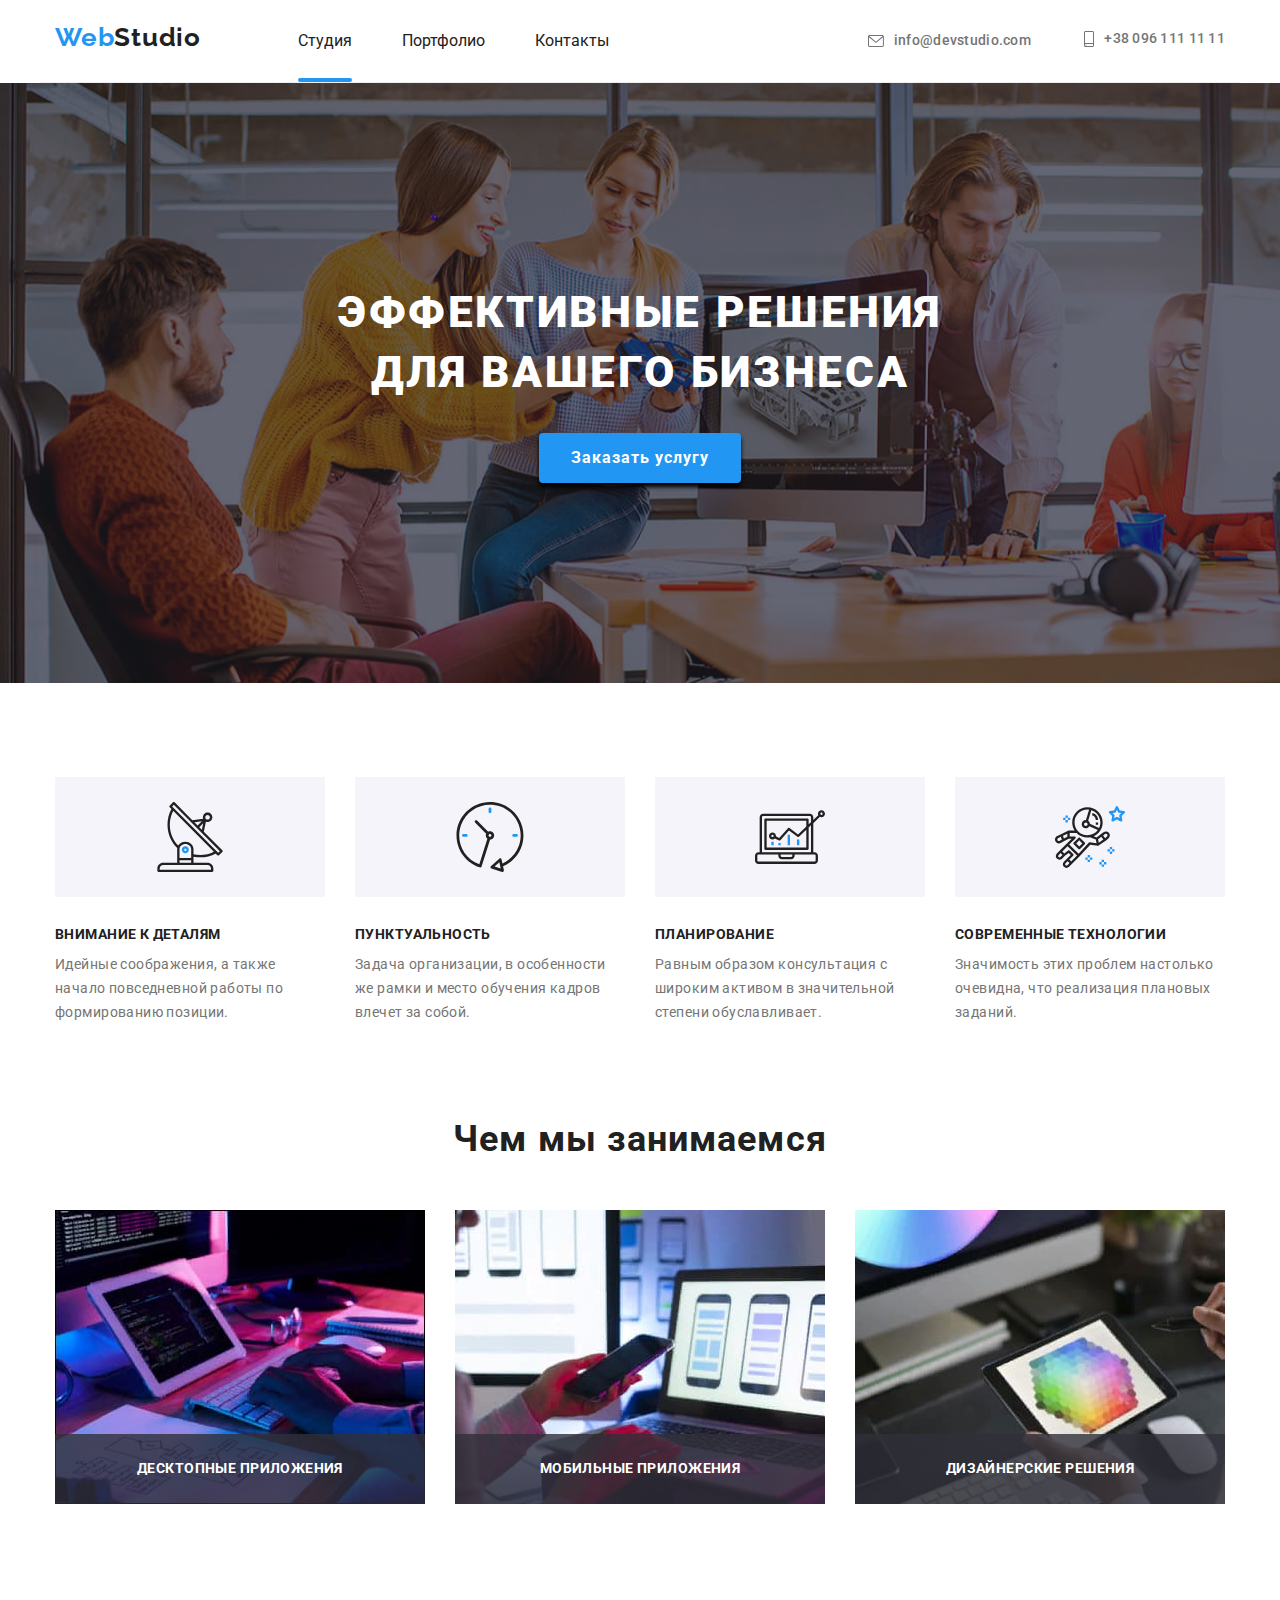
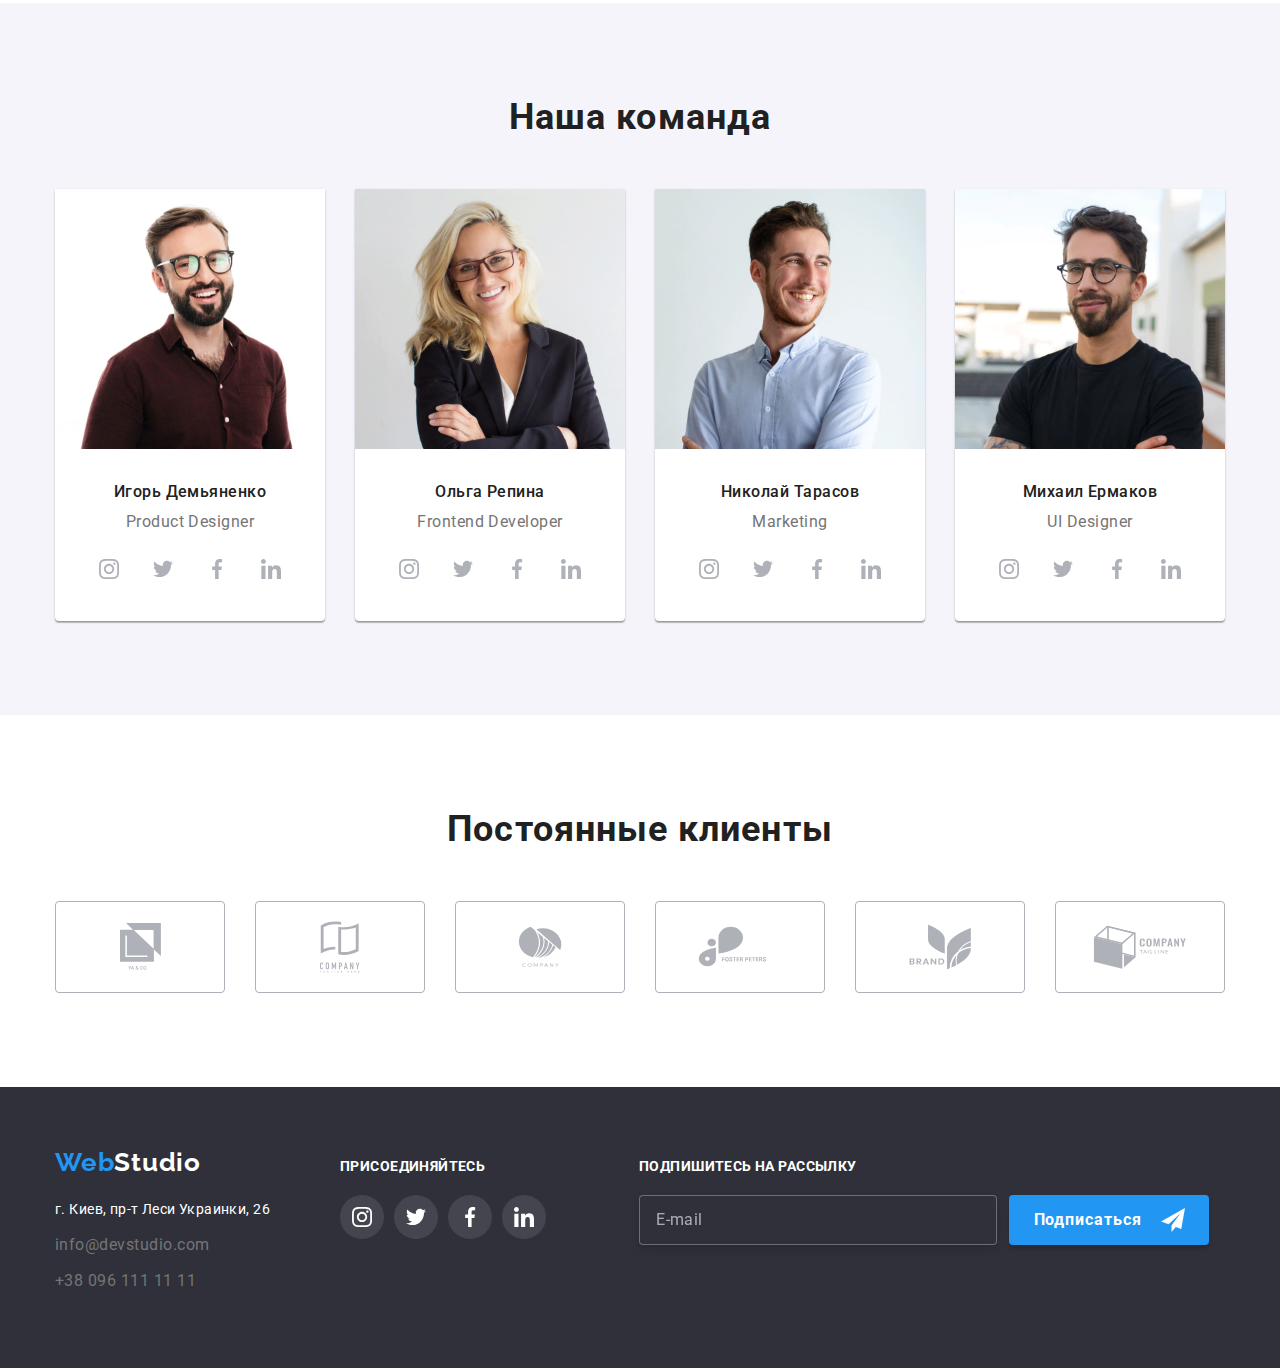
==== commit 79c273a1: "Summary" ====
--- a/index.html
+++ b/index.html
@@ -23,30 +23,30 @@
     <body>
         <!--шапка сторінки-->
         <header>
-            <div class="conteiner page-header">
+            <div class="conteiner header__conteiner">
                 <!--навігація-->
-                <nav>
+                <nav class="nav">
                     <a href="./index.html" class="logo page-header__logo"
                         ><span class="logo__item">Web</span>Studio</a
                     >
-                    <ul class="menu page-header__menu">
-                        <li class="menu__content">
-                            <a href="" class="menu__link current">Студия</a>
-                        </li>
-                        <li class="menu__content">
-                            <a href="./portfolio.html" class="menu__link"
+                    <ul class="nav__list nav__menu">
+                        <li class="nav__item">
+                            <a href="./index.html" class="nav__link current">Студия</a>
+                        </li>
+                        <li class="nav__item">
+                            <a href="./portfolio.html" class="nav__link"
                                 >Портфолио</a
                             >
                         </li>
-                        <li class="menu__content">
-                            <a href="#" class="menu__link">Контакты</a>
+                        <li class="nav__item">
+                            <a href="#" class="nav__link">Контакты</a>
                         </li>
                     </ul>
                 </nav>
                 <!--зв'язок-->
-                <ul class="communication page-header__communication">
-                    <li class="communication__nav">
-                        <a href="mailto:info@devstudio.com" class="communication__contacts"
+                <ul class="communication">
+                    <li class="communication__item">
+                        <a href="mailto:info@devstudio.com" class="communication__link"
                             ><svg class="communication__icon" width="16" height="12">
                                 <use
                                     href="./images/icons.svg#icon-envelope"
@@ -55,8 +55,8 @@
                             info@devstudio.com</a
                         >
                     </li>
-                    <li class="communication__nav">
-                        <a href="tel:+380961111111" class="communication__contacts"
+                    <li class="communication__item">
+                        <a href="tel:+380961111111" class="communication__link"
                             ><svg class="communication__icon" width="10" height="16">
                                 <use
                                     href="./images/icons.svg#icon-smartphone"
@@ -147,48 +147,48 @@
                 </div>
             </section>
             <!--роботи студії-->
-            <section class="projects">
+            <section class="services">
                 <div class="conteiner">
-                    <h2 class="projects__title">Чем мы занимаемся</h2>
-                    <ul class="projects__makets">
-                        <li class="projects__item">
-                            <div class="projects__thrumb">
+                    <h2 class="services__title">Чем мы занимаемся</h2>
+                    <ul class="services__list">
+                        <li class="services__item">
+                            <div class="services__thrumb">
                                 <img
                                     src="./images/job/box-1.jpg"
                                     width="370"
                                     height="294"
                                     alt="мужчина печатает на клавиатуре пк"
                                 />
-                                <div class="projects__describe">
-                                    <p class="projects__text">
+                                <div class="services__describe">
+                                    <p class="services__text">
                                         Десктопные приложения
                                     </p>
                                 </div>
                             </div>
                         </li>
-                        <li class="projects__item">
-                            <div class="projects__thrumb">
+                        <li class="services__item">
+                            <div class="services__thrumb">
                                 <img
                                     src="./images/job/box-2.jpg"
                                     width="370"
                                     height="294"
                                     alt="мужчина держит левой рукой телефон а правой печатает на ноутбуке"
                                 />
-                                <div class="projects__describe">
-                                    <p class="projects__text">Мобильные приложения</p>
+                                <div class="services__describe">
+                                    <p class="services__text">Мобильные приложения</p>
                                 </div>
                             </div>
                         </li>
-                        <li class="projects__item">
-                            <div class="projects__thrumb">
+                        <li class="services__item">
+                            <div class="services__thrumb">
                                 <img
                                     src="./images/job/box-3.jpg"
                                     width="370"
                                     height="294"
                                     alt="мужчина левой рукой держит планшет"
                                 />
-                                <div class="projects__describe">
-                                    <p class="projects__text">Дизайнерские решения</p>
+                                <div class="services__describe">
+                                    <p class="services__text">Дизайнерские решения</p>
                                 </div>
                             </div>
                         </li>
@@ -196,20 +196,20 @@
                 </div>
             </section>
             <!--команда-->
-            <section class="organization">
+            <section class="team">
                 <div class="conteiner">
-                    <h2 class="organization__title">Наша команда</h2>
-                    <ul class="team organization_list">
-                        <li class="team__list">
+                    <h2 class="team__title">Наша команда</h2>
+                    <ul class="team__list">
+                        <li class="team__item">
                             <img
                                 src="./images/team/img.jpg"
                                 width="270"
                                 height="260"
                                 alt="Игорь Демьяненко"
                             />
-                            <div class="team__item">
-                                <h3 class="team__member">Игорь Демьяненко</h3>
-                                <p lang="en" class="team__position">
+                            <div class="team__box">
+                                <h3 class="team__name">Игорь Демьяненко</h3>
+                                <p lang="en" class="team__text">
                                     Product Designer
                                 </p>
                                 <ul class="social">
@@ -268,16 +268,16 @@
                                 </ul>
                             </div>
                         </li>
-                        <li class="team__list">
+                        <li class="team__item">
                             <img
                                 src="./images/team/img-1.jpg"
                                 width="270"
                                 height="260"
                                 alt="Ольга Репина"
                             />
-                            <div class="team__item">
-                                <h3 class="team__member">Ольга Репина</h3>
-                                <p lang="en" class="team__position">
+                            <div class="team__box">
+                                <h3 class="team__name">Ольга Репина</h3>
+                                <p lang="en" class="team__text">
                                     Frontend Developer
                                 </p>
                                 <ul class="social">
@@ -336,16 +336,16 @@
                                 </ul>
                             </div>
                         </li>
-                        <li class="team__list">
+                        <li class="team__item">
                             <img
                                 src="./images/team/img-2.jpg"
                                 width="270"
                                 height="260"
                                 alt="Николай тарасов"
                             />
-                            <div class="team__item">
-                                <h3 class="team__member">Николай Тарасов</h3>
-                                <p lang="en" class="team__position">Marketing</p>
+                            <div class="team__box">
+                                <h3 class="team__name">Николай Тарасов</h3>
+                                <p lang="en" class="team__text">Marketing</p>
                                 <ul class="social">
                                     <li class="social__item">
                                         <a
@@ -402,16 +402,16 @@
                                 </ul>
                             </div>
                         </li>
-                        <li class="team__list">
+                        <li class="team__item">
                             <img
                                 src="./images/team/img-3.jpg"
                                 width="270"
                                 height="260"
                                 alt="Михаил Ермаков"
                             />
-                            <div class="team__item">
-                                <h3 class="team__member">Михаил Ермаков</h3>
-                                <p lang="en" class="team__position">UI Designer</p>
+                            <div class="team__box">
+                                <h3 class="team__name">Михаил Ермаков</h3>
+                                <p lang="en" class="team__text">UI Designer</p>
                                 <ul class="social">
                                     <li class="social__item">
                                         <a
--- a/css/main.min.css
+++ b/css/main.min.css
@@ -1,2 +1,2 @@
-:root{--main-color: #757575;--secondary-color: #212121;--accent-color: #2196f3;--alt-color: #ffffff;--thirt-color: #f5f4fa;--alternative-bgr: #2f303a}html{box-sizing:border-box}*,*::before,*::after{box-sizing:inherit}body{color:var(--main-color);background-color:var(--bgr-cl);font-family:"Roboto", sans-serif}li{list-style:none}.visually-hidden{position:absolute !important;clip:rect(1px 1px 1px 1px);clip:rect(1px, 1px, 1px, 1px);padding:0 !important;border:0 !important;height:1px !important;width:1px !important;overflow:hidden}.conteiner{width:1200px;padding-left:15px;padding-right:15px;margin-left:auto;margin-right:auto}.page-header{display:flex;align-items:center;justify-content:space-between}.logo{text-decoration:none;font-family:"Raleway", sans-serif;font-weight:700;font-size:26px;line-height:31px;letter-spacing:0.03em;color:var(--secondary-color)}.page-header__logo{margin-right:93px}.logo__item{color:var(--accent-color)}.menu{display:inline-flex;padding-top:32px;padding-bottom:32px}.page-header__menu{margin:0}.menu__content:not(:last-child){margin-right:50px}.menu__link{position:relative;padding-top:32px;padding-bottom:32px;text-decoration:none;color:var(--secondary-color);transition:color 250ms cubic-bezier(0.4, 0, 0.2, 1)}.current::after{content:"";position:absolute;bottom:0;left:0;width:100%;height:4px;background-color:var(--accent-color);border-radius:2px}.menu__link:hover,.menu__link:focus{color:var(--accent-color)}.menu__link .current{color:var(--accent-color)}.page-header__communication{margin:0}.communication{padding-left:0;font-weight:500;font-size:14px;line-height:1.14;letter-spacing:0.02em;text-decoration:none;color:var(--secondary-color)}.communication__nav{display:inline-flex}.communication__nav:not(:last-child){margin-right:50px}.communication__contacts{display:flex;align-items:center;justify-content:center;text-decoration:none;color:var(--main-color);transition:color 250ms cubic-bezier(0.4, 0, 0.2, 1)}.communication__contacts:hover,.communication__contacts:focus{color:var(--accent-color)}.communication__icon{margin-right:10px;fill:var(--main-color);transition-property:fill, color;transition-duration:250ms;transition-timing-function:cubic-bezier(0.4, 0, 0.2, 1)}.communication__contacts:hover .communication__icon,.communication__contacts:focus .communication__icon{fill:var(--accent-color);color:var(--accent-color)}.studio:valid{color:var(--accent-color)}.hero{position:relative;padding-top:200px;padding-bottom:200px;background-image:linear-gradient(to right, rgba(47,48,58,0.4), rgba(47,48,58,0.4)),url("../images/hero.jpg");background-repeat:no-repeat;background-size:cover;background-color:#c4c4c4;color:var(--alt-color);text-align:center}.hero__title{text-transform:uppercase;margin:0 auto;max-width:696px;margin-bottom:30px;font-weight:900;font-size:44px;line-height:1.36;letter-spacing:0.06em}.hero__button{padding:10px 32px;font-weight:700;font-size:16px;line-height:1.87;align-items:center;text-align:center;letter-spacing:0.06em;cursor:pointer;color:var(--alternative-color);background-color:var(--accent-color);box-shadow:0px 4px 4px #000;border-radius:4px;border:0;transition-property:background-color, color;transition-duration:250ms;transition-timing-function:cubic-bezier(0.4, 0, 0.2, 1)}.hero__button:hover,.hero__button:focus{color:var(--accent-color);background-color:var(--alt-color)}.specifics{padding-top:94px;font-size:14px;line-height:1.7;letter-spacing:0.03em}.specifics__list{display:flex;justify-content:space-between;align-self:center;margin-top:0;margin-bottom:0;padding-left:0}.specifics__item{width:270px;text-decoration:none}.specifics__feature{display:flex;align-items:center;justify-content:center;width:270px;height:120px;margin-bottom:30px;background-color:var(--thirt-color)}.specifics__icon{width:70px;height:70px}.specifics__skills{margin-top:0;margin-bottom:10px;color:var(--secondary-color);font-weight:700;font-size:14px;line-height:1.14;letter-spacing:0.03em;text-transform:uppercase}.specifics__text{margin-top:0;margin-bottom:0;font-weight:400;font-size:14px;line-height:1.71;letter-spacing:0.03em}.projects{padding-top:94px;padding-bottom:94px}.projects__title{margin-top:0;margin-bottom:0;color:var(--secondary-color);font-weight:700;font-size:36px;line-height:1.16;text-align:center;letter-spacing:0.03em}.projects__makets{display:inline-flex;margin-top:50px;margin-bottom:0;padding-left:0}.projects__item:not(:last-child){margin-right:30px}.projects__thrumb{position:relative;width:370px;height:294px}.projects__describe{display:flex;justify-content:center;align-items:center;position:absolute;width:370px;height:70px;left:0;bottom:0px;margin:0;background:rgba(47,48,58,0.8)}.projects__text{margin:0;color:var(--alt-color);font-weight:700;font-size:14px;line-height:1.14;text-align:center;letter-spacing:0.03em;text-transform:uppercase}.organization{padding-top:94px;padding-bottom:94px;background-color:var(--thirt-color);text-align:center}.organization__title{margin-top:0;margin-bottom:0;color:var(--secondary-color);font-weight:700;font-size:36px;line-height:1.16;text-align:center;letter-spacing:0.03em}.team{display:flex;padding-left:0}.organization_list{margin-top:50px;margin-bottom:0}.team__list{background-color:var(--alt-color);box-shadow:0px 1px 3px rgba(0,0,0,0.12),0px 1px 1px rgba(0,0,0,0.14),0px 2px 1px rgba(0,0,0,0.2);border-radius:0px 0px 4px 4px}.team__list:not(:last-child){margin-right:30px}.team__item{padding:30px 32px}.team__member{margin:0 0 10px 0;color:var(--secondary-color);font-weight:500;font-size:16px;line-height:1.18;letter-spacing:0.03em}.team__position{margin-top:0;margin-bottom:16px;font-weight:400;font-size:16px;line-height:1.19;text-align:center;letter-spacing:0.03em}.social{display:inline-flex;padding-left:0}.social__item:not(:last-child){margin-right:10px}.social__link{display:flex;align-items:center;justify-content:center;width:44px;height:44px;background-color:var(--alt-color);border-radius:50%;transition:background-color 250ms cubic-bezier(0.4, 0, 0.2, 1)}.social__link:hover,.social__link:focus{background-color:var(--accent-color)}.social__icon{width:20px;height:20px;fill:#afb1b8;transition:fill 250ms cubic-bezier(0.4, 0, 0.2, 1)}.social__link:hover .social__icon,.social__link:focus .social__icon{fill:var(--alt-color)}.clients{padding-top:94px;padding-bottom:94px}.clients__title{margin-top:0;margin-bottom:0;color:var(--secondary-color);font-weight:700;font-size:36px;line-height:1.16;text-align:center;letter-spacing:0.03em}.clients__list{display:flex;margin-top:50px;margin-bottom:0;padding-left:0}.clients__item{width:170px;height:92px}.clients__item:not(:last-child){margin-right:30px}.clients__link{display:flex;justify-content:center;align-items:center;width:170px;height:92px;border:1px solid #afb1b8;border-radius:4px;transition:border-color 250ms cubic-bezier(0.4, 0, 0.2, 1)}.clients__icon{fill:#afb1b8;transition:fill 250ms cubic-bezier(0.4, 0, 0.2, 1)}.clients__link:hover,.clients__link:focus{border-color:var(--accent-color)}.clients__link:hover .clients__icon,.clients__link:focus .clients__icon{fill:var(--accent-color)}.basement{padding-top:60px;padding-bottom:60px;background-color:var(--alternative-bgr)}.basement__list{display:flex;align-items:baseline}.logo__item--alt-color{color:var(--alt-color)}.logo__item--alt-color{text-decoration:none;font-family:"Raleway", sans-serif;font-weight:700;font-size:26px;line-height:31px;letter-spacing:0.03em}.info{font-style:normal;font-size:14px;line-height:1.71;letter-spacing:0.03em}.basement__info{margin-top:20px}.info__list{padding-left:0}.info__item:not(:last-child){margin-bottom:9px}.info__link{text-decoration:none;color:var(--alt-color);font-weight:400;font-size:14px;line-height:1.71;letter-spacing:0.03em;transition:color 250ms cubic-bezier(0.4, 0, 0.2, 1)}.info__link:hover,.info__link:focus{color:var(--accent-color)}.info__link--color{text-decoration:none;color:var(--main-color);font-weight:400;font-size:16px;line-height:1.71;letter-spacing:0.03em;transition:color 250ms cubic-bezier(0.4, 0, 0.2, 1)}.info__link--color:hover,.info__link--color:focus{color:var(--accent-color)}.info__link:hover,.info__link:focus{color:var(--accent-color)}.basement-social{display:block;margin-left:70px}.basement-social__title{margin:0;font-weight:700;font-size:14px;line-height:1.14;letter-spacing:0.03em;text-transform:uppercase;color:var(--alt-color)}.basement-social__list{display:inline-flex;margin-top:20px;padding-left:0}.basement-social__item{width:44px;height:44px;background-color:rgba(255,255,255,0.1);border-radius:50%}.basement-social__item:not(:last-child){margin-right:10px}.basement-social__link{display:flex;justify-content:center;align-items:center;width:44px;height:44px;border-radius:50%;transition:background-color 250ms cubic-bezier(0.4, 0, 0.2, 1)}.basement-social__link:hover,.basement-social__link:focus{background-color:var(--accent-color)}.basement-social__icon{fill:var(--alt-color);width:20px;height:20px;transition:fill 250ms cubic-bezier(0.4, 0, 0.2, 1)}.footer-form{margin-left:93px;width:570px;height:86px}.footer-form__conteiner{display:flex;width:570px;height:50px}.footer-form__title{display:block;margin-bottom:20px;font-weight:700;font-size:14px;line-height:1.14;letter-spacing:0.03em;text-transform:uppercase;color:var(--alt-color)}.footer-form__mail{width:358px;height:50px;padding-left:16px;outline:none;border:1px solid rgba(255,255,255,0.3);box-sizing:border-box;filter:drop-shadow(0px 4px 4px rgba(0,0,0,0.15));border-radius:4px;background-color:var(--alternative-bgr);color:var(--alt-color)}.footer-form__mail::placeholder{font-size:16px;line-height:1.25;letter-spacing:0.03em;color:rgba(255,255,255,0.6)}.footer-form__conteiner:focus-within .footer-form__mail{border-color:var(--accent-color);outline:0}.footer-form__button{display:flex;align-items:center;justify-content:space-evenly;border:0;width:200px;height:50px;margin-left:12px;box-shadow:0px 4px 4px rgba(0,0,0,0.15);border-radius:4px;font-weight:700;font-size:16px;line-height:1.87;letter-spacing:0.06em;cursor:pointer;background-color:var(--accent-color);color:var(--alt-color)}.footer-form__icon{width:24px;height:24px}.backdrop{position:fixed;top:0;left:0;width:100%;height:100%;opacity:1;background-color:rgba(0,0,0,0.2);transition:opacity 250ms cubic-bezier(0.4, 0, 0.2, 1)}.is-hidden{opacity:0;pointer-events:none}.modal{position:absolute;padding:40px;width:528px;min-height:581px;left:50%;top:50%;transform:translate(-50%, -50%);background-color:var(--alt-color);border-radius:4px}.modal__exit{display:flex;justify-content:center;align-items:center;position:absolute;top:8px;right:8px;width:30px;height:30px;border:1px solid rgba(0,0,0,0.1);border-radius:50%;background-color:var(--alt-color);cursor:pointer}.modal__icon{transition:fill 250ms cubic-bezier(0.4, 0, 0.2, 1)}.modal__exit:hover .modal__icon,.modal__exit:focus .modal__icon{fill:var(--accent-color)}.modal__form{width:100%}.modal__title{margin:0;margin-bottom:12px;font-weight:700;font-size:20px;line-height:1.15;text-align:center;letter-spacing:0.03em;color:var(--secondary-color)}.anketa{display:block;width:448px;height:342px}.anketa__title{display:block;margin-bottom:4px;font-size:12px;line-height:1.16;letter-spacing:0.01em}.anketa__conteiner{display:block;position:relative;margin-bottom:10px}.anketa__item{padding-left:42px;width:448px;height:40px;border:1px solid rgba(33,33,33,0.2);box-sizing:border-box;border-radius:4px}.anketa__icon{position:absolute;left:12px;top:50%;transform:translateY(-50%);display:inline-block;width:18px;height:18px}.anketa__conteiner--feedback{margin-bottom:20px}.anketa__conteiner:focus-within .anketa__item,.anketa__conteiner:focus-within .anketa__icon,.anketa__conteiner:focus-within .anketa__coments{outline:none;border-color:var(--accent-color);fill:var(--accent-color)}.anketa__coments{padding:12px 16px;width:100%;height:120px;resize:none;border:1px solid rgba(33,33,33,0.2);box-sizing:border-box;border-radius:4px}.anketa__coments::placeholder{font-size:14px;line-height:1.33;letter-spacing:0.01em;color:rgba(117,117,117,0.5)}.licence{display:flex;position:relative;align-items:center;justify-content:center;font-size:14px;line-height:1.71;letter-spacing:0.03em}.licence__icon::before{content:"";display:inline-block;left:10px;top:50%;transform:translateY(-50%);position:absolute;width:16px;height:15px;border:2px solid var(--secondary-color);border-radius:2px}.licence__link{color:var(--accent-color)}.licence:focus-within .licence__icon::before{border-color:var(--accent-color)}.licence__checkbox:checked+.licence__icon::before{border:none;background-color:var(--accent-color);background-image:url("../images/Vector.svg");background-repeat:no-repeat;background-position:center}.modal__button{display:block;margin:auto;margin-top:74px;width:200px;height:50px;font-weight:700;font-size:16px;line-height:1.87;text-align:center;letter-spacing:0.06em;background:#2196f3;color:var(--alt-color);box-shadow:0px 4px 4px rgba(0,0,0,0.15);border:none;border-radius:4px;cursor:pointer}.works{padding-top:94px;padding-bottom:94px;border-top:1px solid #eeeeee}.filters-list{display:flex;justify-content:center;padding-left:0}.works__filters-list{margin-right:auto;margin-left:auto;margin-top:0;margin-bottom:0}.filters-list__item:not(:last-child){margin-right:8px}.filters-list__button{padding:6px 22px;color:var(--secondary-color);background-color:var(--thirt-color);font-weight:500;font-size:16px;line-height:1.62;text-align:center;letter-spacing:0.03em;cursor:pointer;border:0;border-radius:4px;transition-property:background-color, color, box-shadow;transition-duration:250ms;transition-timing-function:cubic-bezier(0.4, 0, 0.2, 1)}.filters-list__button:hover,.filters-list__button:focus{color:var(--alt-color);background-color:var(--accent-color);box-shadow:0px 3px 1px rgba(0,0,0,0.1),0px 1px 2px rgba(0,0,0,0.08),0px 2px 2px rgba(0,0,0,0.12)}.portfolio{display:flex;flex-wrap:wrap;padding-left:0;padding-bottom:94px}.works__portfolio{margin-top:50px;margin-bottom:0}.portfolio__item{display:flex;width:370px;margin-right:30px;margin-bottom:30px}.portfolio__item:nth-child(3n){margin-right:0}.portfolio__item:nth-last-child(-n+3){margin-bottom:0}.portfolio__link{text-decoration:none}.portfolio-overlay{position:relative;width:370px;height:294px;overflow:hidden}.portfolio__icon{display:block;max-width:100%}.portfolio-overlay__text{position:absolute;margin:0;padding:63px 24px;width:100%;height:100%;top:50%;left:50%;transform:translate(-50%, -50%) translateY(100%);transition:transform 250ms;color:var(--alt-color);background-color:rgba(33,150,243,0.9);font-weight:400;font-size:18px;line-height:1.56;letter-spacing:0.03em}.portfolio__link:hover .portfolio-overlay__text,.portfolio__link:focus .portfolio-overlay__text{transform:translate(-50%, -50%) translateY(0)}.portfolio__discription{padding:20px 24px;border:1px solid #eeeeee;border-top:none}.portfolio__item .portfolio__link:hover,.portfolio__item .portfolio__link:focus{box-shadow:0px 3px 1px rgba(100,8,8,0.1),0px 1px 2px rgba(0,0,0,0.08),0px 2px 2px rgba(0,0,0,0.12)}.portfolio__title{padding:20 px;margin-top:0;margin-bottom:4px;color:var(--secondary-color);font-weight:700;font-size:18px;line-height:2;letter-spacing:0.06em}.portfolio__text{margin-top:0;margin-bottom:0;font-weight:400;font-size:16px;line-height:1.87;letter-spacing:0.03em;color:var(--main-color)}
+:root{--main-color: #757575;--secondary-color: #212121;--accent-color: #2196f3;--alt-color: #ffffff;--thirt-color: #f5f4fa;--alternative-bgr: #2f303a}html{box-sizing:border-box}*,*::before,*::after{box-sizing:inherit}body{color:var(--main-color);background-color:var(--bgr-cl);font-family:"Roboto", sans-serif}li{list-style:none}.visually-hidden{position:absolute !important;clip:rect(1px 1px 1px 1px);clip:rect(1px, 1px, 1px, 1px);padding:0 !important;border:0 !important;height:1px !important;width:1px !important;overflow:hidden}.conteiner{width:1200px;padding-left:15px;padding-right:15px;margin-left:auto;margin-right:auto}.header__conteiner{display:flex;align-items:center;justify-content:space-between;border-bottom:1px solid #eeeeee}.logo{text-decoration:none;font-family:"Raleway", sans-serif;font-weight:700;font-size:26px;line-height:31px;letter-spacing:0.03em;color:var(--secondary-color)}.page-header__logo{margin-right:93px}.logo__item{color:var(--accent-color)}.nav__list{display:inline-flex;padding-left:0}.nav__menu{margin:0}.nav__item:not(:last-child){margin-right:50px}.nav__link{display:block;position:relative;padding-top:32px;padding-bottom:32px;text-decoration:none;color:var(--secondary-color);transition:color 250ms cubic-bezier(0.4, 0, 0.2, 1)}.nav__link:hover,.nav__link:focus{color:var(--accent-color)}.nav__link .current{color:var(--accent-color)}.current::after{content:"";position:absolute;bottom:0;left:0;width:100%;height:4px;background-color:var(--accent-color);border-radius:2px}.communication{padding-left:0;font-weight:500;font-size:14px;line-height:1.14;letter-spacing:0.02em;text-decoration:none;color:var(--secondary-color);margin:0}.communication__item{display:inline-flex}.communication__item:not(:last-child){margin-right:50px}.communication__link{display:flex;align-items:center;justify-content:center;text-decoration:none;color:var(--main-color);transition:color 250ms cubic-bezier(0.4, 0, 0.2, 1)}.communication__link:hover,.communication__link:focus{color:var(--accent-color)}.communication__icon{margin-right:10px;fill:var(--main-color);transition-property:fill, color;transition-duration:250ms;transition-timing-function:cubic-bezier(0.4, 0, 0.2, 1)}.communication__link:hover .communication__icon,.communication__link:focus .communication__icon{fill:var(--accent-color);color:var(--accent-color)}.studio:valid{color:var(--accent-color)}.hero{position:relative;padding-top:200px;padding-bottom:200px;background-image:linear-gradient(to right, rgba(47,48,58,0.4), rgba(47,48,58,0.4)),url("../images/hero.jpg");background-repeat:no-repeat;background-size:cover;background-color:#c4c4c4;color:var(--alt-color);text-align:center}.hero__title{text-transform:uppercase;margin:0 auto;max-width:696px;margin-bottom:30px;font-weight:900;font-size:44px;line-height:1.36;letter-spacing:0.06em}.hero__button{padding:10px 32px;font-weight:700;font-size:16px;line-height:1.87;align-items:center;text-align:center;letter-spacing:0.06em;cursor:pointer;color:var(--alternative-color);background-color:var(--accent-color);box-shadow:0px 4px 4px #000;border-radius:4px;border:0;transition-property:background-color, color;transition-duration:250ms;transition-timing-function:cubic-bezier(0.4, 0, 0.2, 1)}.hero__button:hover,.hero__button:focus{color:var(--accent-color);background-color:var(--alt-color)}.specifics{padding-top:94px;font-size:14px;line-height:1.7;letter-spacing:0.03em}.specifics__list{display:flex;justify-content:space-between;align-self:center;margin-top:0;margin-bottom:0;padding-left:0}.specifics__item{width:270px;text-decoration:none}.specifics__feature{display:flex;align-items:center;justify-content:center;width:270px;height:120px;margin-bottom:30px;background-color:var(--thirt-color)}.specifics__icon{width:70px;height:70px}.specifics__skills{margin-top:0;margin-bottom:10px;color:var(--secondary-color);font-weight:700;font-size:14px;line-height:1.14;letter-spacing:0.03em;text-transform:uppercase}.specifics__text{margin-top:0;margin-bottom:0;font-weight:400;font-size:14px;line-height:1.71;letter-spacing:0.03em}.services{padding-top:94px;padding-bottom:94px}.services__title{margin-top:0;margin-bottom:0;color:var(--secondary-color);font-weight:700;font-size:36px;line-height:1.16;text-align:center;letter-spacing:0.03em}.services__list{display:inline-flex;margin-top:50px;margin-bottom:0;padding-left:0}.services__item:not(:last-child){margin-right:30px}.services__thrumb{position:relative;width:370px;height:294px}.services__describe{display:flex;justify-content:center;align-items:center;position:absolute;width:370px;height:70px;left:0;bottom:0px;margin:0;background:rgba(47,48,58,0.8)}.services__text{margin:0;color:var(--alt-color);font-weight:700;font-size:14px;line-height:1.14;text-align:center;letter-spacing:0.03em;text-transform:uppercase}.team{padding-top:94px;padding-bottom:94px;background-color:var(--thirt-color);text-align:center}.team__title{margin-top:0;margin-bottom:0;color:var(--secondary-color);font-weight:700;font-size:36px;line-height:1.16;text-align:center;letter-spacing:0.03em}.team__list{display:flex;padding-left:0;margin-top:50px;margin-bottom:0}.team__item{background-color:var(--alt-color);box-shadow:0px 1px 3px rgba(0,0,0,0.12),0px 1px 1px rgba(0,0,0,0.14),0px 2px 1px rgba(0,0,0,0.2);border-radius:0px 0px 4px 4px}.team__item:not(:last-child){margin-right:30px}.team__box{padding:30px 32px}.team__name{margin:0 0 10px 0;color:var(--secondary-color);font-weight:500;font-size:16px;line-height:1.18;letter-spacing:0.03em}.team__text{margin-top:0;margin-bottom:16px;font-weight:400;font-size:16px;line-height:1.19;text-align:center;letter-spacing:0.03em}.social{display:inline-flex;padding-left:0}.social__item:not(:last-child){margin-right:10px}.social__link{display:flex;align-items:center;justify-content:center;width:44px;height:44px;background-color:var(--alt-color);border-radius:50%;transition:background-color 250ms cubic-bezier(0.4, 0, 0.2, 1)}.social__link:hover,.social__link:focus{background-color:var(--accent-color)}.social__icon{width:20px;height:20px;fill:#afb1b8;transition:fill 250ms cubic-bezier(0.4, 0, 0.2, 1)}.social__link:hover .social__icon,.social__link:focus .social__icon{fill:var(--alt-color)}.clients{padding-top:94px;padding-bottom:94px}.clients__title{margin-top:0;margin-bottom:0;color:var(--secondary-color);font-weight:700;font-size:36px;line-height:1.16;text-align:center;letter-spacing:0.03em}.clients__list{display:flex;margin-top:50px;margin-bottom:0;padding-left:0}.clients__item{width:170px;height:92px}.clients__item:not(:last-child){margin-right:30px}.clients__link{display:flex;justify-content:center;align-items:center;width:170px;height:92px;border:1px solid #afb1b8;border-radius:4px;transition:border-color 250ms cubic-bezier(0.4, 0, 0.2, 1)}.clients__link:hover,.clients__link:focus{border-color:var(--accent-color)}.clients__icon{fill:#afb1b8;transition:fill 250ms cubic-bezier(0.4, 0, 0.2, 1)}.clients__link:hover .clients__icon,.clients__link:focus .clients__icon{fill:var(--accent-color)}.basement{padding-top:60px;padding-bottom:60px;background-color:var(--alternative-bgr)}.basement__list{display:flex;align-items:baseline}.logo__item--alt-color{text-decoration:none;font-family:"Raleway", sans-serif;font-weight:700;font-size:26px;line-height:31px;letter-spacing:0.03em;color:var(--alt-color)}.info{font-style:normal;font-size:14px;line-height:1.71;letter-spacing:0.03em}.basement__info{margin-top:20px}.info__list{padding-left:0}.info__item:not(:last-child){margin-bottom:9px}.info__link{text-decoration:none;color:var(--alt-color);font-weight:400;font-size:14px;line-height:1.71;letter-spacing:0.03em;transition:color 250ms cubic-bezier(0.4, 0, 0.2, 1)}.info__link:hover,.info__link:focus{color:var(--accent-color)}.info__link--color{text-decoration:none;color:var(--main-color);font-weight:400;font-size:16px;line-height:1.71;letter-spacing:0.03em;transition:color 250ms cubic-bezier(0.4, 0, 0.2, 1)}.info__link--color:hover,.info__link--color:focus{color:var(--accent-color)}.basement-social{display:block;margin-left:70px}.basement-social__title{margin:0;font-weight:700;font-size:14px;line-height:1.14;letter-spacing:0.03em;text-transform:uppercase;color:var(--alt-color)}.basement-social__list{display:inline-flex;margin-top:20px;padding-left:0}.basement-social__item{width:44px;height:44px;background-color:rgba(255,255,255,0.1);border-radius:50%}.basement-social__item:not(:last-child){margin-right:10px}.basement-social__link{display:flex;justify-content:center;align-items:center;width:44px;height:44px;border-radius:50%;transition:background-color 250ms cubic-bezier(0.4, 0, 0.2, 1)}.basement-social__link:hover,.basement-social__link:focus{background-color:var(--accent-color)}.basement-social__icon{fill:var(--alt-color);width:20px;height:20px;transition:fill 250ms cubic-bezier(0.4, 0, 0.2, 1)}.footer-form{margin-left:93px;width:570px;height:86px}.footer-form__conteiner{display:flex;width:570px;height:50px}.footer-form__title{display:block;margin-bottom:20px;font-weight:700;font-size:14px;line-height:1.14;letter-spacing:0.03em;text-transform:uppercase;color:var(--alt-color)}.footer-form__mail{width:358px;height:50px;padding-left:16px;outline:none;border:1px solid rgba(255,255,255,0.3);box-sizing:border-box;filter:drop-shadow(0px 4px 4px rgba(0,0,0,0.15));border-radius:4px;background-color:var(--alternative-bgr);color:var(--alt-color)}.footer-form__mail::placeholder{font-size:16px;line-height:1.25;letter-spacing:0.03em;color:rgba(255,255,255,0.6)}.footer-form__conteiner:focus-within .footer-form__mail{border-color:var(--accent-color);outline:0}.footer-form__button{display:flex;align-items:center;justify-content:space-evenly;border:0;width:200px;height:50px;margin-left:12px;box-shadow:0px 4px 4px rgba(0,0,0,0.15);border-radius:4px;font-weight:700;font-size:16px;line-height:1.87;letter-spacing:0.06em;cursor:pointer;background-color:var(--accent-color);color:var(--alt-color)}.footer-form__icon{width:24px;height:24px}.backdrop{position:fixed;top:0;left:0;width:100%;height:100%;opacity:1;background-color:rgba(0,0,0,0.2);transition:opacity 250ms cubic-bezier(0.4, 0, 0.2, 1)}.is-hidden{opacity:0;pointer-events:none}.modal{position:absolute;padding:40px;width:528px;min-height:581px;left:50%;top:50%;transform:translate(-50%, -50%);background-color:var(--alt-color);border-radius:4px}.modal__exit{display:flex;justify-content:center;align-items:center;position:absolute;top:8px;right:8px;width:30px;height:30px;border:1px solid rgba(0,0,0,0.1);border-radius:50%;background-color:var(--alt-color);cursor:pointer}.modal__icon{transition:fill 250ms cubic-bezier(0.4, 0, 0.2, 1)}.modal__exit:hover .modal__icon,.modal__exit:focus .modal__icon{fill:var(--accent-color)}.modal__form{width:100%}.modal__title{margin:0;margin-bottom:12px;font-weight:700;font-size:20px;line-height:1.15;text-align:center;letter-spacing:0.03em;color:var(--secondary-color)}.anketa{display:block;width:448px;height:342px}.anketa__title{display:block;margin-bottom:4px;font-size:12px;line-height:1.16;letter-spacing:0.01em}.anketa__conteiner{display:block;position:relative;margin-bottom:10px}.anketa__conteiner:focus-within .anketa__item,.anketa__conteiner:focus-within .anketa__icon,.anketa__conteiner:focus-within .anketa__coments{outline:none;border-color:var(--accent-color);fill:var(--accent-color)}.anketa__item{padding-left:42px;width:448px;height:40px;border:1px solid rgba(33,33,33,0.2);box-sizing:border-box;border-radius:4px}.anketa__icon{position:absolute;left:12px;top:50%;transform:translateY(-50%);display:inline-block;width:18px;height:18px}.anketa__conteiner--feedback{margin-bottom:20px}.anketa__coments{padding:12px 16px;width:100%;height:120px;resize:none;border:1px solid rgba(33,33,33,0.2);box-sizing:border-box;border-radius:4px}.anketa__coments::placeholder{font-size:14px;line-height:1.33;letter-spacing:0.01em;color:rgba(117,117,117,0.5)}.licence{display:flex;position:relative;align-items:center;justify-content:center;font-size:14px;line-height:1.71;letter-spacing:0.03em}.licence__icon::before{content:"";display:inline-block;left:10px;top:50%;transform:translateY(-50%);position:absolute;width:16px;height:15px;border:2px solid var(--secondary-color);border-radius:2px}.licence:focus-within .licence__icon::before{border-color:var(--accent-color)}.licence__link{color:var(--accent-color)}.licence__checkbox:checked+.licence__icon::before{border:none;background-color:var(--accent-color);background-image:url("../images/Vector.svg");background-repeat:no-repeat;background-position:center}.modal__button{display:block;margin:auto;margin-top:74px;width:200px;height:50px;font-weight:700;font-size:16px;line-height:1.87;text-align:center;letter-spacing:0.06em;background:#2196f3;color:var(--alt-color);box-shadow:0px 4px 4px rgba(0,0,0,0.15);border:none;border-radius:4px;cursor:pointer}.portfolio{padding-top:94px;padding-bottom:94px}.filters__list{display:flex;justify-content:center;margin:0;padding-left:0;list-style:none}.filters__item:not(:last-child){margin-right:8px}.filters__button{padding:6px 22px;color:var(--secondary-color);background-color:var(--thirt-color);font-weight:500;font-size:16px;line-height:1.62;text-align:center;letter-spacing:0.03em;cursor:pointer;border:0;border-radius:4px;transition-property:background-color, color, box-shadow;transition-duration:250ms;transition-timing-function:cubic-bezier(0.4, 0, 0.2, 1)}.filters__button:hover,.filters__button:focus{color:var(--alt-color);background-color:var(--accent-color);box-shadow:0px 3px 1px rgba(0,0,0,0.1),0px 1px 2px rgba(0,0,0,0.08),0px 2px 2px rgba(0,0,0,0.12)}.portfolio__list{display:flex;flex-wrap:wrap;padding-left:0;padding-bottom:94px;margin-top:50px;margin-bottom:0}.portfolio__item{display:flex;width:370px;margin-right:30px;margin-bottom:30px}.portfolio__item:nth-child(3n){margin-right:0}.portfolio__item:nth-last-child(-n+3){margin-bottom:0}.portfolio__item .portfolio__link:hover,.portfolio__item .portfolio__link:focus{box-shadow:0px 3px 1px rgba(100,8,8,0.1),0px 1px 2px rgba(0,0,0,0.08),0px 2px 2px rgba(0,0,0,0.12)}.portfolio__link{text-decoration:none}.portfolio__overlay{position:relative;width:370px;height:294px;overflow:hidden}.portfolio__icon{display:block;max-width:100%}.portfolio__text{position:absolute;margin:0;padding:63px 24px;width:100%;height:100%;top:50%;left:50%;transform:translate(-50%, -50%) translateY(100%);transition:transform 250ms;color:var(--alt-color);background-color:rgba(33,150,243,0.9);font-weight:400;font-size:18px;line-height:1.56;letter-spacing:0.03em}.portfolio__link:hover .portfolio__text,.portfolio__link:focus .portfolio__text{transform:translate(-50%, -50%) translateY(0)}.portfolio__discription{padding:20px 24px;border:1px solid #eeeeee;border-top:none}.portfolio__title{padding:20 px;margin-top:0;margin-bottom:4px;color:var(--secondary-color);font-weight:700;font-size:18px;line-height:2;letter-spacing:0.06em}.portfolio__position{margin-top:0;margin-bottom:0;font-weight:400;font-size:16px;line-height:1.87;letter-spacing:0.03em;color:var(--main-color)}
 /*# sourceMappingURL=main.min.css.map */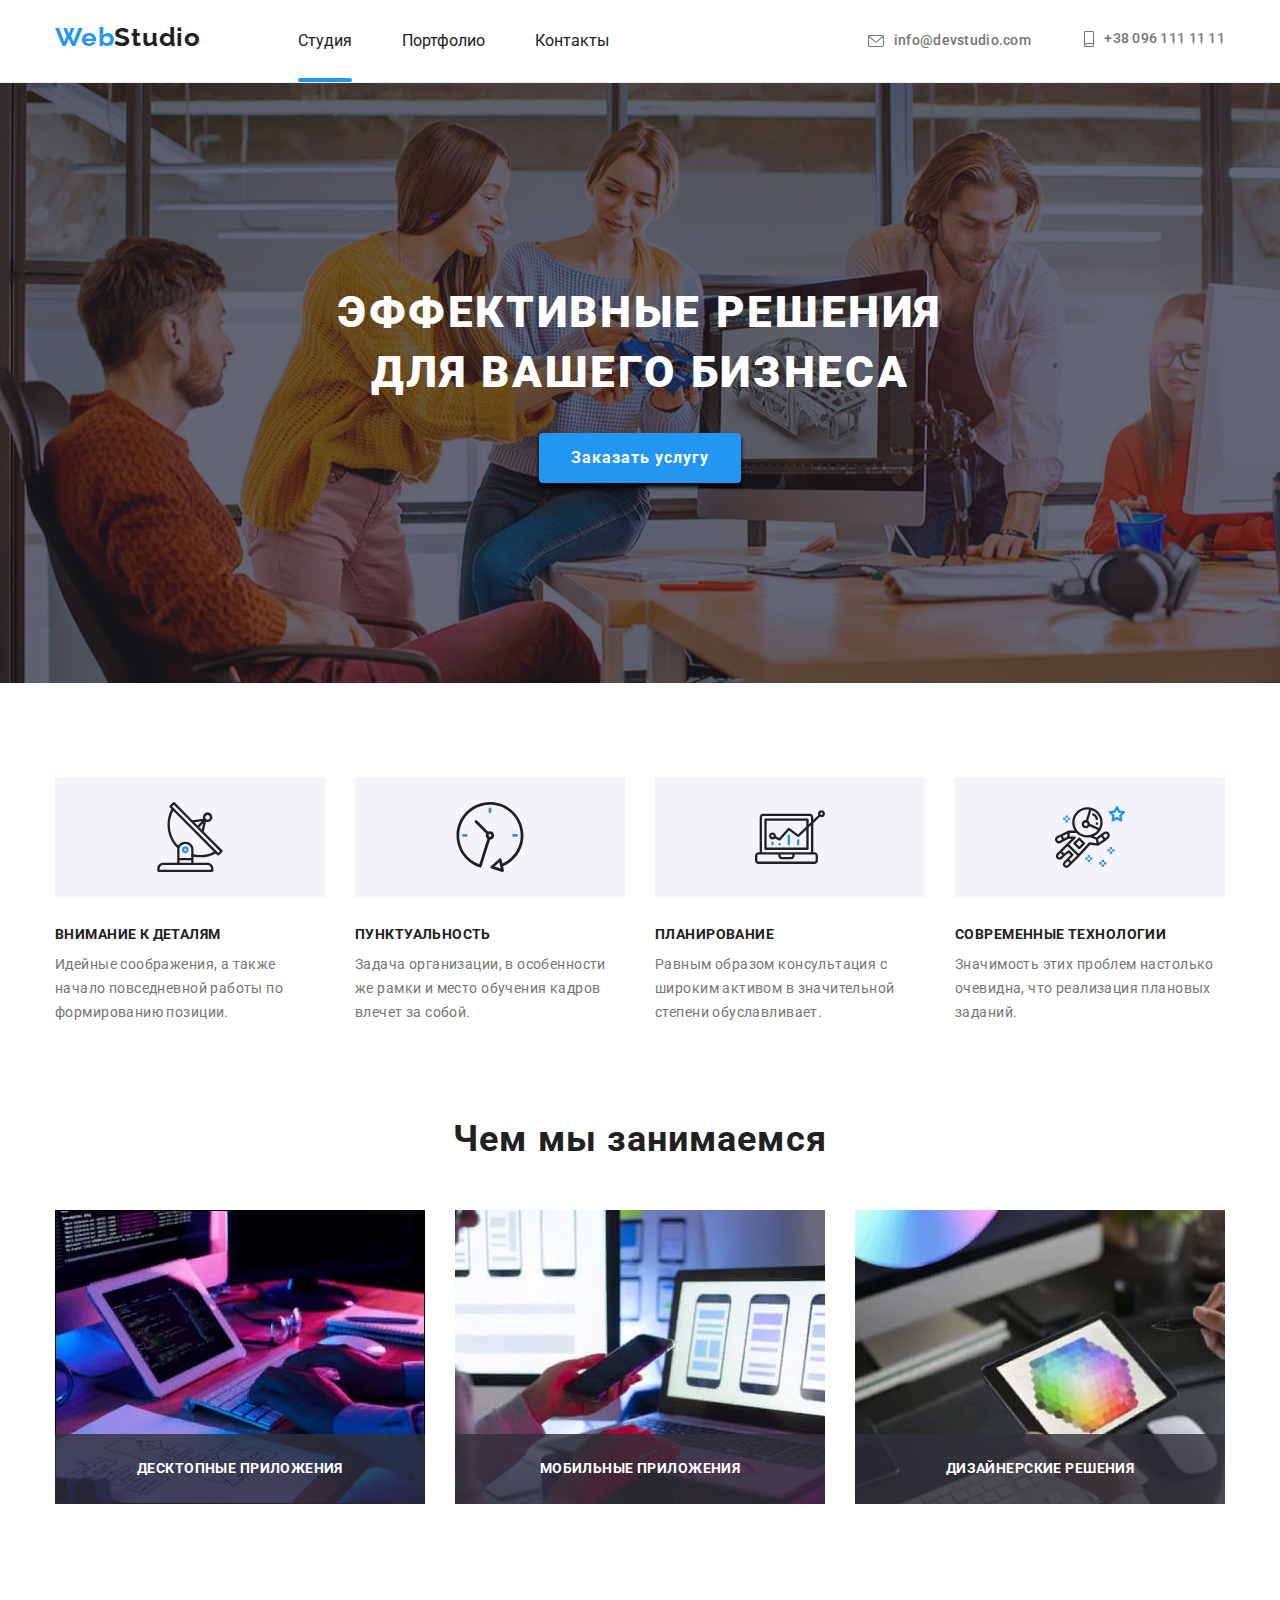
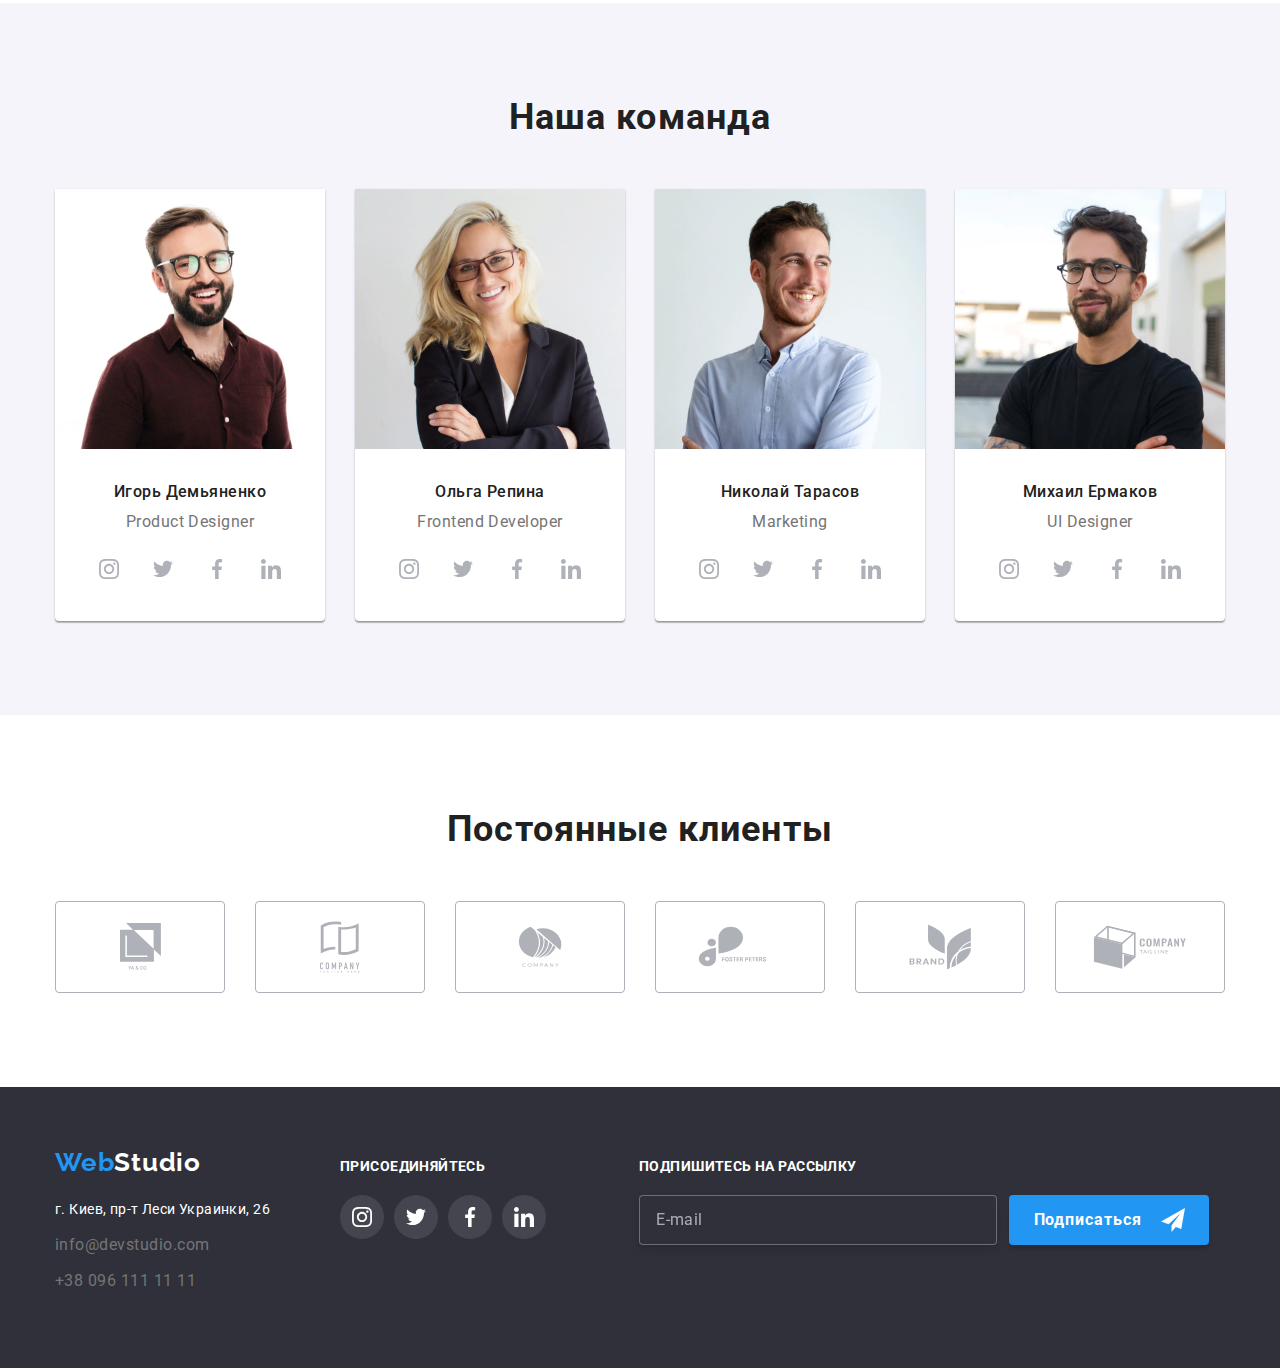
==== commit 0d08f02c: "Summary" ====
--- a/index.html
+++ b/index.html
@@ -22,8 +22,8 @@
     </head>
     <body>
         <!--шапка сторінки-->
-        <header>
-            <div class="conteiner header__conteiner">
+        <header class="page-header">
+            <div class="conteiner page-header__conteiner">
                 <!--навігація-->
                 <nav class="nav">
                     <a href="./index.html" class="logo page-header__logo"
--- a/css/main.min.css
+++ b/css/main.min.css
@@ -1,2 +1,2 @@
-:root{--main-color: #757575;--secondary-color: #212121;--accent-color: #2196f3;--alt-color: #ffffff;--thirt-color: #f5f4fa;--alternative-bgr: #2f303a}html{box-sizing:border-box}*,*::before,*::after{box-sizing:inherit}body{color:var(--main-color);background-color:var(--bgr-cl);font-family:"Roboto", sans-serif}li{list-style:none}.visually-hidden{position:absolute !important;clip:rect(1px 1px 1px 1px);clip:rect(1px, 1px, 1px, 1px);padding:0 !important;border:0 !important;height:1px !important;width:1px !important;overflow:hidden}.conteiner{width:1200px;padding-left:15px;padding-right:15px;margin-left:auto;margin-right:auto}.header__conteiner{display:flex;align-items:center;justify-content:space-between;border-bottom:1px solid #eeeeee}.logo{text-decoration:none;font-family:"Raleway", sans-serif;font-weight:700;font-size:26px;line-height:31px;letter-spacing:0.03em;color:var(--secondary-color)}.page-header__logo{margin-right:93px}.logo__item{color:var(--accent-color)}.nav__list{display:inline-flex;padding-left:0}.nav__menu{margin:0}.nav__item:not(:last-child){margin-right:50px}.nav__link{display:block;position:relative;padding-top:32px;padding-bottom:32px;text-decoration:none;color:var(--secondary-color);transition:color 250ms cubic-bezier(0.4, 0, 0.2, 1)}.nav__link:hover,.nav__link:focus{color:var(--accent-color)}.nav__link .current{color:var(--accent-color)}.current::after{content:"";position:absolute;bottom:0;left:0;width:100%;height:4px;background-color:var(--accent-color);border-radius:2px}.communication{padding-left:0;font-weight:500;font-size:14px;line-height:1.14;letter-spacing:0.02em;text-decoration:none;color:var(--secondary-color);margin:0}.communication__item{display:inline-flex}.communication__item:not(:last-child){margin-right:50px}.communication__link{display:flex;align-items:center;justify-content:center;text-decoration:none;color:var(--main-color);transition:color 250ms cubic-bezier(0.4, 0, 0.2, 1)}.communication__link:hover,.communication__link:focus{color:var(--accent-color)}.communication__icon{margin-right:10px;fill:var(--main-color);transition-property:fill, color;transition-duration:250ms;transition-timing-function:cubic-bezier(0.4, 0, 0.2, 1)}.communication__link:hover .communication__icon,.communication__link:focus .communication__icon{fill:var(--accent-color);color:var(--accent-color)}.studio:valid{color:var(--accent-color)}.hero{position:relative;padding-top:200px;padding-bottom:200px;background-image:linear-gradient(to right, rgba(47,48,58,0.4), rgba(47,48,58,0.4)),url("../images/hero.jpg");background-repeat:no-repeat;background-size:cover;background-color:#c4c4c4;color:var(--alt-color);text-align:center}.hero__title{text-transform:uppercase;margin:0 auto;max-width:696px;margin-bottom:30px;font-weight:900;font-size:44px;line-height:1.36;letter-spacing:0.06em}.hero__button{padding:10px 32px;font-weight:700;font-size:16px;line-height:1.87;align-items:center;text-align:center;letter-spacing:0.06em;cursor:pointer;color:var(--alternative-color);background-color:var(--accent-color);box-shadow:0px 4px 4px #000;border-radius:4px;border:0;transition-property:background-color, color;transition-duration:250ms;transition-timing-function:cubic-bezier(0.4, 0, 0.2, 1)}.hero__button:hover,.hero__button:focus{color:var(--accent-color);background-color:var(--alt-color)}.specifics{padding-top:94px;font-size:14px;line-height:1.7;letter-spacing:0.03em}.specifics__list{display:flex;justify-content:space-between;align-self:center;margin-top:0;margin-bottom:0;padding-left:0}.specifics__item{width:270px;text-decoration:none}.specifics__feature{display:flex;align-items:center;justify-content:center;width:270px;height:120px;margin-bottom:30px;background-color:var(--thirt-color)}.specifics__icon{width:70px;height:70px}.specifics__skills{margin-top:0;margin-bottom:10px;color:var(--secondary-color);font-weight:700;font-size:14px;line-height:1.14;letter-spacing:0.03em;text-transform:uppercase}.specifics__text{margin-top:0;margin-bottom:0;font-weight:400;font-size:14px;line-height:1.71;letter-spacing:0.03em}.services{padding-top:94px;padding-bottom:94px}.services__title{margin-top:0;margin-bottom:0;color:var(--secondary-color);font-weight:700;font-size:36px;line-height:1.16;text-align:center;letter-spacing:0.03em}.services__list{display:inline-flex;margin-top:50px;margin-bottom:0;padding-left:0}.services__item:not(:last-child){margin-right:30px}.services__thrumb{position:relative;width:370px;height:294px}.services__describe{display:flex;justify-content:center;align-items:center;position:absolute;width:370px;height:70px;left:0;bottom:0px;margin:0;background:rgba(47,48,58,0.8)}.services__text{margin:0;color:var(--alt-color);font-weight:700;font-size:14px;line-height:1.14;text-align:center;letter-spacing:0.03em;text-transform:uppercase}.team{padding-top:94px;padding-bottom:94px;background-color:var(--thirt-color);text-align:center}.team__title{margin-top:0;margin-bottom:0;color:var(--secondary-color);font-weight:700;font-size:36px;line-height:1.16;text-align:center;letter-spacing:0.03em}.team__list{display:flex;padding-left:0;margin-top:50px;margin-bottom:0}.team__item{background-color:var(--alt-color);box-shadow:0px 1px 3px rgba(0,0,0,0.12),0px 1px 1px rgba(0,0,0,0.14),0px 2px 1px rgba(0,0,0,0.2);border-radius:0px 0px 4px 4px}.team__item:not(:last-child){margin-right:30px}.team__box{padding:30px 32px}.team__name{margin:0 0 10px 0;color:var(--secondary-color);font-weight:500;font-size:16px;line-height:1.18;letter-spacing:0.03em}.team__text{margin-top:0;margin-bottom:16px;font-weight:400;font-size:16px;line-height:1.19;text-align:center;letter-spacing:0.03em}.social{display:inline-flex;padding-left:0}.social__item:not(:last-child){margin-right:10px}.social__link{display:flex;align-items:center;justify-content:center;width:44px;height:44px;background-color:var(--alt-color);border-radius:50%;transition:background-color 250ms cubic-bezier(0.4, 0, 0.2, 1)}.social__link:hover,.social__link:focus{background-color:var(--accent-color)}.social__icon{width:20px;height:20px;fill:#afb1b8;transition:fill 250ms cubic-bezier(0.4, 0, 0.2, 1)}.social__link:hover .social__icon,.social__link:focus .social__icon{fill:var(--alt-color)}.clients{padding-top:94px;padding-bottom:94px}.clients__title{margin-top:0;margin-bottom:0;color:var(--secondary-color);font-weight:700;font-size:36px;line-height:1.16;text-align:center;letter-spacing:0.03em}.clients__list{display:flex;margin-top:50px;margin-bottom:0;padding-left:0}.clients__item{width:170px;height:92px}.clients__item:not(:last-child){margin-right:30px}.clients__link{display:flex;justify-content:center;align-items:center;width:170px;height:92px;border:1px solid #afb1b8;border-radius:4px;transition:border-color 250ms cubic-bezier(0.4, 0, 0.2, 1)}.clients__link:hover,.clients__link:focus{border-color:var(--accent-color)}.clients__icon{fill:#afb1b8;transition:fill 250ms cubic-bezier(0.4, 0, 0.2, 1)}.clients__link:hover .clients__icon,.clients__link:focus .clients__icon{fill:var(--accent-color)}.basement{padding-top:60px;padding-bottom:60px;background-color:var(--alternative-bgr)}.basement__list{display:flex;align-items:baseline}.logo__item--alt-color{text-decoration:none;font-family:"Raleway", sans-serif;font-weight:700;font-size:26px;line-height:31px;letter-spacing:0.03em;color:var(--alt-color)}.info{font-style:normal;font-size:14px;line-height:1.71;letter-spacing:0.03em}.basement__info{margin-top:20px}.info__list{padding-left:0}.info__item:not(:last-child){margin-bottom:9px}.info__link{text-decoration:none;color:var(--alt-color);font-weight:400;font-size:14px;line-height:1.71;letter-spacing:0.03em;transition:color 250ms cubic-bezier(0.4, 0, 0.2, 1)}.info__link:hover,.info__link:focus{color:var(--accent-color)}.info__link--color{text-decoration:none;color:var(--main-color);font-weight:400;font-size:16px;line-height:1.71;letter-spacing:0.03em;transition:color 250ms cubic-bezier(0.4, 0, 0.2, 1)}.info__link--color:hover,.info__link--color:focus{color:var(--accent-color)}.basement-social{display:block;margin-left:70px}.basement-social__title{margin:0;font-weight:700;font-size:14px;line-height:1.14;letter-spacing:0.03em;text-transform:uppercase;color:var(--alt-color)}.basement-social__list{display:inline-flex;margin-top:20px;padding-left:0}.basement-social__item{width:44px;height:44px;background-color:rgba(255,255,255,0.1);border-radius:50%}.basement-social__item:not(:last-child){margin-right:10px}.basement-social__link{display:flex;justify-content:center;align-items:center;width:44px;height:44px;border-radius:50%;transition:background-color 250ms cubic-bezier(0.4, 0, 0.2, 1)}.basement-social__link:hover,.basement-social__link:focus{background-color:var(--accent-color)}.basement-social__icon{fill:var(--alt-color);width:20px;height:20px;transition:fill 250ms cubic-bezier(0.4, 0, 0.2, 1)}.footer-form{margin-left:93px;width:570px;height:86px}.footer-form__conteiner{display:flex;width:570px;height:50px}.footer-form__title{display:block;margin-bottom:20px;font-weight:700;font-size:14px;line-height:1.14;letter-spacing:0.03em;text-transform:uppercase;color:var(--alt-color)}.footer-form__mail{width:358px;height:50px;padding-left:16px;outline:none;border:1px solid rgba(255,255,255,0.3);box-sizing:border-box;filter:drop-shadow(0px 4px 4px rgba(0,0,0,0.15));border-radius:4px;background-color:var(--alternative-bgr);color:var(--alt-color)}.footer-form__mail::placeholder{font-size:16px;line-height:1.25;letter-spacing:0.03em;color:rgba(255,255,255,0.6)}.footer-form__conteiner:focus-within .footer-form__mail{border-color:var(--accent-color);outline:0}.footer-form__button{display:flex;align-items:center;justify-content:space-evenly;border:0;width:200px;height:50px;margin-left:12px;box-shadow:0px 4px 4px rgba(0,0,0,0.15);border-radius:4px;font-weight:700;font-size:16px;line-height:1.87;letter-spacing:0.06em;cursor:pointer;background-color:var(--accent-color);color:var(--alt-color)}.footer-form__icon{width:24px;height:24px}.backdrop{position:fixed;top:0;left:0;width:100%;height:100%;opacity:1;background-color:rgba(0,0,0,0.2);transition:opacity 250ms cubic-bezier(0.4, 0, 0.2, 1)}.is-hidden{opacity:0;pointer-events:none}.modal{position:absolute;padding:40px;width:528px;min-height:581px;left:50%;top:50%;transform:translate(-50%, -50%);background-color:var(--alt-color);border-radius:4px}.modal__exit{display:flex;justify-content:center;align-items:center;position:absolute;top:8px;right:8px;width:30px;height:30px;border:1px solid rgba(0,0,0,0.1);border-radius:50%;background-color:var(--alt-color);cursor:pointer}.modal__icon{transition:fill 250ms cubic-bezier(0.4, 0, 0.2, 1)}.modal__exit:hover .modal__icon,.modal__exit:focus .modal__icon{fill:var(--accent-color)}.modal__form{width:100%}.modal__title{margin:0;margin-bottom:12px;font-weight:700;font-size:20px;line-height:1.15;text-align:center;letter-spacing:0.03em;color:var(--secondary-color)}.anketa{display:block;width:448px;height:342px}.anketa__title{display:block;margin-bottom:4px;font-size:12px;line-height:1.16;letter-spacing:0.01em}.anketa__conteiner{display:block;position:relative;margin-bottom:10px}.anketa__conteiner:focus-within .anketa__item,.anketa__conteiner:focus-within .anketa__icon,.anketa__conteiner:focus-within .anketa__coments{outline:none;border-color:var(--accent-color);fill:var(--accent-color)}.anketa__item{padding-left:42px;width:448px;height:40px;border:1px solid rgba(33,33,33,0.2);box-sizing:border-box;border-radius:4px}.anketa__icon{position:absolute;left:12px;top:50%;transform:translateY(-50%);display:inline-block;width:18px;height:18px}.anketa__conteiner--feedback{margin-bottom:20px}.anketa__coments{padding:12px 16px;width:100%;height:120px;resize:none;border:1px solid rgba(33,33,33,0.2);box-sizing:border-box;border-radius:4px}.anketa__coments::placeholder{font-size:14px;line-height:1.33;letter-spacing:0.01em;color:rgba(117,117,117,0.5)}.licence{display:flex;position:relative;align-items:center;justify-content:center;font-size:14px;line-height:1.71;letter-spacing:0.03em}.licence__icon::before{content:"";display:inline-block;left:10px;top:50%;transform:translateY(-50%);position:absolute;width:16px;height:15px;border:2px solid var(--secondary-color);border-radius:2px}.licence:focus-within .licence__icon::before{border-color:var(--accent-color)}.licence__link{color:var(--accent-color)}.licence__checkbox:checked+.licence__icon::before{border:none;background-color:var(--accent-color);background-image:url("../images/Vector.svg");background-repeat:no-repeat;background-position:center}.modal__button{display:block;margin:auto;margin-top:74px;width:200px;height:50px;font-weight:700;font-size:16px;line-height:1.87;text-align:center;letter-spacing:0.06em;background:#2196f3;color:var(--alt-color);box-shadow:0px 4px 4px rgba(0,0,0,0.15);border:none;border-radius:4px;cursor:pointer}.portfolio{padding-top:94px;padding-bottom:94px}.filters__list{display:flex;justify-content:center;margin:0;padding-left:0;list-style:none}.filters__item:not(:last-child){margin-right:8px}.filters__button{padding:6px 22px;color:var(--secondary-color);background-color:var(--thirt-color);font-weight:500;font-size:16px;line-height:1.62;text-align:center;letter-spacing:0.03em;cursor:pointer;border:0;border-radius:4px;transition-property:background-color, color, box-shadow;transition-duration:250ms;transition-timing-function:cubic-bezier(0.4, 0, 0.2, 1)}.filters__button:hover,.filters__button:focus{color:var(--alt-color);background-color:var(--accent-color);box-shadow:0px 3px 1px rgba(0,0,0,0.1),0px 1px 2px rgba(0,0,0,0.08),0px 2px 2px rgba(0,0,0,0.12)}.portfolio__list{display:flex;flex-wrap:wrap;padding-left:0;padding-bottom:94px;margin-top:50px;margin-bottom:0}.portfolio__item{display:flex;width:370px;margin-right:30px;margin-bottom:30px}.portfolio__item:nth-child(3n){margin-right:0}.portfolio__item:nth-last-child(-n+3){margin-bottom:0}.portfolio__item .portfolio__link:hover,.portfolio__item .portfolio__link:focus{box-shadow:0px 3px 1px rgba(100,8,8,0.1),0px 1px 2px rgba(0,0,0,0.08),0px 2px 2px rgba(0,0,0,0.12)}.portfolio__link{text-decoration:none}.portfolio__overlay{position:relative;width:370px;height:294px;overflow:hidden}.portfolio__icon{display:block;max-width:100%}.portfolio__text{position:absolute;margin:0;padding:63px 24px;width:100%;height:100%;top:50%;left:50%;transform:translate(-50%, -50%) translateY(100%);transition:transform 250ms;color:var(--alt-color);background-color:rgba(33,150,243,0.9);font-weight:400;font-size:18px;line-height:1.56;letter-spacing:0.03em}.portfolio__link:hover .portfolio__text,.portfolio__link:focus .portfolio__text{transform:translate(-50%, -50%) translateY(0)}.portfolio__discription{padding:20px 24px;border:1px solid #eeeeee;border-top:none}.portfolio__title{padding:20 px;margin-top:0;margin-bottom:4px;color:var(--secondary-color);font-weight:700;font-size:18px;line-height:2;letter-spacing:0.06em}.portfolio__position{margin-top:0;margin-bottom:0;font-weight:400;font-size:16px;line-height:1.87;letter-spacing:0.03em;color:var(--main-color)}
+:root{--main-color: #757575;--secondary-color: #212121;--accent-color: #2196f3;--alt-color: #ffffff;--thirt-color: #f5f4fa;--alternative-bgr: #2f303a}html{box-sizing:border-box}*,*::before,*::after{box-sizing:inherit}body{color:var(--main-color);background-color:var(--bgr-cl);font-family:"Roboto", sans-serif}li{list-style:none}.visually-hidden{position:absolute !important;clip:rect(1px 1px 1px 1px);clip:rect(1px, 1px, 1px, 1px);padding:0 !important;border:0 !important;height:1px !important;width:1px !important;overflow:hidden}.conteiner{width:1200px;padding-left:15px;padding-right:15px;margin-left:auto;margin-right:auto}.page-header{border-bottom:1px solid #eeeeee}.page-header__conteiner{display:flex;align-items:center;justify-content:space-between}.logo{text-decoration:none;font-family:"Raleway", sans-serif;font-weight:700;font-size:26px;line-height:31px;letter-spacing:0.03em;color:var(--secondary-color)}.page-header__logo{margin-right:93px}.logo__item{color:var(--accent-color)}.nav__list{display:inline-flex;padding-left:0}.nav__menu{margin:0}.nav__item:not(:last-child){margin-right:50px}.nav__link{display:block;position:relative;padding-top:32px;padding-bottom:32px;text-decoration:none;color:var(--secondary-color);transition:color 250ms cubic-bezier(0.4, 0, 0.2, 1)}.nav__link:hover,.nav__link:focus{color:var(--accent-color)}.nav__link .current{color:var(--accent-color)}.current::after{content:"";position:absolute;bottom:0;left:0;width:100%;height:4px;background-color:var(--accent-color);border-radius:2px}.communication{padding-left:0;font-weight:500;font-size:14px;line-height:1.14;letter-spacing:0.02em;text-decoration:none;color:var(--secondary-color);margin:0}.communication__item{display:inline-flex}.communication__item:not(:last-child){margin-right:50px}.communication__link{display:flex;align-items:center;justify-content:center;text-decoration:none;color:var(--main-color);transition:color 250ms cubic-bezier(0.4, 0, 0.2, 1)}.communication__link:hover,.communication__link:focus{color:var(--accent-color)}.communication__icon{margin-right:10px;fill:var(--main-color);transition-property:fill, color;transition-duration:250ms;transition-timing-function:cubic-bezier(0.4, 0, 0.2, 1)}.communication__link:hover .communication__icon,.communication__link:focus .communication__icon{fill:var(--accent-color);color:var(--accent-color)}.studio:valid{color:var(--accent-color)}.hero{position:relative;padding-top:200px;padding-bottom:200px;background-image:linear-gradient(to right, rgba(47,48,58,0.4), rgba(47,48,58,0.4)),url("../images/hero.jpg");background-repeat:no-repeat;background-size:cover;background-color:#c4c4c4;color:var(--alt-color);text-align:center}.hero__title{text-transform:uppercase;margin:0 auto;max-width:696px;margin-bottom:30px;font-weight:900;font-size:44px;line-height:1.36;letter-spacing:0.06em}.hero__button{padding:10px 32px;font-weight:700;font-size:16px;line-height:1.87;align-items:center;text-align:center;letter-spacing:0.06em;cursor:pointer;color:var(--alternative-color);background-color:var(--accent-color);box-shadow:0px 4px 4px #000;border-radius:4px;border:0;transition-property:background-color, color;transition-duration:250ms;transition-timing-function:cubic-bezier(0.4, 0, 0.2, 1)}.hero__button:hover,.hero__button:focus{color:var(--accent-color);background-color:var(--alt-color)}.specifics{padding-top:94px;font-size:14px;line-height:1.7;letter-spacing:0.03em}.specifics__list{display:flex;justify-content:space-between;align-self:center;margin-top:0;margin-bottom:0;padding-left:0}.specifics__item{width:270px;text-decoration:none}.specifics__feature{display:flex;align-items:center;justify-content:center;width:270px;height:120px;margin-bottom:30px;background-color:var(--thirt-color)}.specifics__icon{width:70px;height:70px}.specifics__skills{margin-top:0;margin-bottom:10px;color:var(--secondary-color);font-weight:700;font-size:14px;line-height:1.14;letter-spacing:0.03em;text-transform:uppercase}.specifics__text{margin-top:0;margin-bottom:0;font-weight:400;font-size:14px;line-height:1.71;letter-spacing:0.03em}.services{padding-top:94px;padding-bottom:94px}.services__title{margin-top:0;margin-bottom:0;color:var(--secondary-color);font-weight:700;font-size:36px;line-height:1.16;text-align:center;letter-spacing:0.03em}.services__list{display:inline-flex;margin-top:50px;margin-bottom:0;padding-left:0}.services__item:not(:last-child){margin-right:30px}.services__thrumb{position:relative;width:370px;height:294px}.services__describe{display:flex;justify-content:center;align-items:center;position:absolute;width:370px;height:70px;left:0;bottom:0px;margin:0;background:rgba(47,48,58,0.8)}.services__text{margin:0;color:var(--alt-color);font-weight:700;font-size:14px;line-height:1.14;text-align:center;letter-spacing:0.03em;text-transform:uppercase}.team{padding-top:94px;padding-bottom:94px;background-color:var(--thirt-color);text-align:center}.team__title{margin-top:0;margin-bottom:0;color:var(--secondary-color);font-weight:700;font-size:36px;line-height:1.16;text-align:center;letter-spacing:0.03em}.team__list{display:flex;padding-left:0;margin-top:50px;margin-bottom:0}.team__item{background-color:var(--alt-color);box-shadow:0px 1px 3px rgba(0,0,0,0.12),0px 1px 1px rgba(0,0,0,0.14),0px 2px 1px rgba(0,0,0,0.2);border-radius:0px 0px 4px 4px}.team__item:not(:last-child){margin-right:30px}.team__box{padding:30px 32px}.team__name{margin:0 0 10px 0;color:var(--secondary-color);font-weight:500;font-size:16px;line-height:1.18;letter-spacing:0.03em}.team__text{margin-top:0;margin-bottom:16px;font-weight:400;font-size:16px;line-height:1.19;text-align:center;letter-spacing:0.03em}.social{display:inline-flex;padding-left:0}.social__item:not(:last-child){margin-right:10px}.social__link{display:flex;align-items:center;justify-content:center;width:44px;height:44px;background-color:var(--alt-color);border-radius:50%;transition:background-color 250ms cubic-bezier(0.4, 0, 0.2, 1)}.social__link:hover,.social__link:focus{background-color:var(--accent-color)}.social__icon{width:20px;height:20px;fill:#afb1b8;transition:fill 250ms cubic-bezier(0.4, 0, 0.2, 1)}.social__link:hover .social__icon,.social__link:focus .social__icon{fill:var(--alt-color)}.clients{padding-top:94px;padding-bottom:94px}.clients__title{margin-top:0;margin-bottom:0;color:var(--secondary-color);font-weight:700;font-size:36px;line-height:1.16;text-align:center;letter-spacing:0.03em}.clients__list{display:flex;margin-top:50px;margin-bottom:0;padding-left:0}.clients__item{width:170px;height:92px}.clients__item:not(:last-child){margin-right:30px}.clients__link{display:flex;justify-content:center;align-items:center;width:170px;height:92px;border:1px solid #afb1b8;border-radius:4px;transition:border-color 250ms cubic-bezier(0.4, 0, 0.2, 1)}.clients__link:hover,.clients__link:focus{border-color:var(--accent-color)}.clients__icon{fill:#afb1b8;transition:fill 250ms cubic-bezier(0.4, 0, 0.2, 1)}.clients__link:hover .clients__icon,.clients__link:focus .clients__icon{fill:var(--accent-color)}.basement{padding-top:60px;padding-bottom:60px;background-color:var(--alternative-bgr)}.basement__list{display:flex;align-items:baseline}.logo__item--alt-color{text-decoration:none;font-family:"Raleway", sans-serif;font-weight:700;font-size:26px;line-height:31px;letter-spacing:0.03em;color:var(--alt-color)}.info{font-style:normal;font-size:14px;line-height:1.71;letter-spacing:0.03em}.basement__info{margin-top:20px}.info__list{padding-left:0}.info__item:not(:last-child){margin-bottom:9px}.info__link{text-decoration:none;color:var(--alt-color);font-weight:400;font-size:14px;line-height:1.71;letter-spacing:0.03em;transition:color 250ms cubic-bezier(0.4, 0, 0.2, 1)}.info__link:hover,.info__link:focus{color:var(--accent-color)}.info__link--color{text-decoration:none;color:var(--main-color);font-weight:400;font-size:16px;line-height:1.71;letter-spacing:0.03em;transition:color 250ms cubic-bezier(0.4, 0, 0.2, 1)}.info__link--color:hover,.info__link--color:focus{color:var(--accent-color)}.basement-social{display:block;margin-left:70px}.basement-social__title{margin:0;font-weight:700;font-size:14px;line-height:1.14;letter-spacing:0.03em;text-transform:uppercase;color:var(--alt-color)}.basement-social__list{display:inline-flex;margin-top:20px;padding-left:0}.basement-social__item{width:44px;height:44px;background-color:rgba(255,255,255,0.1);border-radius:50%}.basement-social__item:not(:last-child){margin-right:10px}.basement-social__link{display:flex;justify-content:center;align-items:center;width:44px;height:44px;border-radius:50%;transition:background-color 250ms cubic-bezier(0.4, 0, 0.2, 1)}.basement-social__link:hover,.basement-social__link:focus{background-color:var(--accent-color)}.basement-social__icon{fill:var(--alt-color);width:20px;height:20px;transition:fill 250ms cubic-bezier(0.4, 0, 0.2, 1)}.footer-form{margin-left:93px;width:570px;height:86px}.footer-form__conteiner{display:flex;width:570px;height:50px}.footer-form__title{display:block;margin-bottom:20px;font-weight:700;font-size:14px;line-height:1.14;letter-spacing:0.03em;text-transform:uppercase;color:var(--alt-color)}.footer-form__mail{width:358px;height:50px;padding-left:16px;outline:none;border:1px solid rgba(255,255,255,0.3);box-sizing:border-box;filter:drop-shadow(0px 4px 4px rgba(0,0,0,0.15));border-radius:4px;background-color:var(--alternative-bgr);color:var(--alt-color)}.footer-form__mail::placeholder{font-size:16px;line-height:1.25;letter-spacing:0.03em;color:rgba(255,255,255,0.6)}.footer-form__conteiner:focus-within .footer-form__mail{border-color:var(--accent-color);outline:0}.footer-form__button{display:flex;align-items:center;justify-content:space-evenly;border:0;width:200px;height:50px;margin-left:12px;box-shadow:0px 4px 4px rgba(0,0,0,0.15);border-radius:4px;font-weight:700;font-size:16px;line-height:1.87;letter-spacing:0.06em;cursor:pointer;background-color:var(--accent-color);color:var(--alt-color)}.footer-form__icon{width:24px;height:24px}.backdrop{position:fixed;top:0;left:0;width:100%;height:100%;opacity:1;background-color:rgba(0,0,0,0.2);transition:opacity 250ms cubic-bezier(0.4, 0, 0.2, 1)}.is-hidden{opacity:0;pointer-events:none}.modal{position:absolute;padding:40px;width:528px;min-height:581px;left:50%;top:50%;transform:translate(-50%, -50%);background-color:var(--alt-color);border-radius:4px}.modal__exit{display:flex;justify-content:center;align-items:center;position:absolute;top:8px;right:8px;width:30px;height:30px;border:1px solid rgba(0,0,0,0.1);border-radius:50%;background-color:var(--alt-color);cursor:pointer}.modal__icon{transition:fill 250ms cubic-bezier(0.4, 0, 0.2, 1)}.modal__exit:hover .modal__icon,.modal__exit:focus .modal__icon{fill:var(--accent-color)}.modal__form{width:100%}.modal__title{margin:0;margin-bottom:12px;font-weight:700;font-size:20px;line-height:1.15;text-align:center;letter-spacing:0.03em;color:var(--secondary-color)}.anketa{display:block;width:448px;height:342px}.anketa__title{display:block;margin-bottom:4px;font-size:12px;line-height:1.16;letter-spacing:0.01em}.anketa__conteiner{display:block;position:relative;margin-bottom:10px}.anketa__conteiner:focus-within .anketa__item,.anketa__conteiner:focus-within .anketa__icon,.anketa__conteiner:focus-within .anketa__coments{outline:none;border-color:var(--accent-color);fill:var(--accent-color)}.anketa__item{padding-left:42px;width:448px;height:40px;border:1px solid rgba(33,33,33,0.2);box-sizing:border-box;border-radius:4px}.anketa__icon{position:absolute;left:12px;top:50%;transform:translateY(-50%);display:inline-block;width:18px;height:18px}.anketa__conteiner--feedback{margin-bottom:20px}.anketa__coments{padding:12px 16px;width:100%;height:120px;resize:none;border:1px solid rgba(33,33,33,0.2);box-sizing:border-box;border-radius:4px}.anketa__coments::placeholder{font-size:14px;line-height:1.33;letter-spacing:0.01em;color:rgba(117,117,117,0.5)}.licence{display:flex;position:relative;align-items:center;justify-content:center;font-size:14px;line-height:1.71;letter-spacing:0.03em}.licence__icon::before{content:"";display:inline-block;left:10px;top:50%;transform:translateY(-50%);position:absolute;width:16px;height:15px;border:2px solid var(--secondary-color);border-radius:2px}.licence:focus-within .licence__icon::before{border-color:var(--accent-color)}.licence__link{color:var(--accent-color)}.licence__checkbox:checked+.licence__icon::before{border:none;background-color:var(--accent-color);background-image:url("../images/Vector.svg");background-repeat:no-repeat;background-position:center}.modal__button{display:block;margin:auto;margin-top:74px;width:200px;height:50px;font-weight:700;font-size:16px;line-height:1.87;text-align:center;letter-spacing:0.06em;background:#2196f3;color:var(--alt-color);box-shadow:0px 4px 4px rgba(0,0,0,0.15);border:none;border-radius:4px;cursor:pointer}.portfolio{padding-top:94px;padding-bottom:94px}.filters__list{display:flex;justify-content:center;margin:0;padding-left:0;list-style:none}.filters__item:not(:last-child){margin-right:8px}.filters__button{padding:6px 22px;color:var(--secondary-color);background-color:var(--thirt-color);font-weight:500;font-size:16px;line-height:1.62;text-align:center;letter-spacing:0.03em;cursor:pointer;border:0;border-radius:4px;transition-property:background-color, color, box-shadow;transition-duration:250ms;transition-timing-function:cubic-bezier(0.4, 0, 0.2, 1)}.filters__button:hover,.filters__button:focus{color:var(--alt-color);background-color:var(--accent-color);box-shadow:0px 3px 1px rgba(0,0,0,0.1),0px 1px 2px rgba(0,0,0,0.08),0px 2px 2px rgba(0,0,0,0.12)}.portfolio__list{display:flex;flex-wrap:wrap;padding-left:0;padding-bottom:94px;margin-top:50px;margin-bottom:0}.portfolio__item{display:flex;width:370px;margin-right:30px;margin-bottom:30px}.portfolio__item:nth-child(3n){margin-right:0}.portfolio__item:nth-last-child(-n+3){margin-bottom:0}.portfolio__item .portfolio__link:hover,.portfolio__item .portfolio__link:focus{box-shadow:0px 3px 1px rgba(100,8,8,0.1),0px 1px 2px rgba(0,0,0,0.08),0px 2px 2px rgba(0,0,0,0.12)}.portfolio__link{text-decoration:none}.portfolio__overlay{position:relative;width:370px;height:294px;overflow:hidden}.portfolio__icon{display:block;max-width:100%}.portfolio__text{position:absolute;margin:0;padding:63px 24px;width:100%;height:100%;top:50%;left:50%;transform:translate(-50%, -50%) translateY(100%);transition:transform 250ms;color:var(--alt-color);background-color:rgba(33,150,243,0.9);font-weight:400;font-size:18px;line-height:1.56;letter-spacing:0.03em}.portfolio__link:hover .portfolio__text,.portfolio__link:focus .portfolio__text{transform:translate(-50%, -50%) translateY(0)}.portfolio__discription{padding:20px 24px;border:1px solid #eeeeee;border-top:none}.portfolio__title{padding:20 px;margin-top:0;margin-bottom:4px;color:var(--secondary-color);font-weight:700;font-size:18px;line-height:2;letter-spacing:0.06em}.portfolio__position{margin-top:0;margin-bottom:0;font-weight:400;font-size:16px;line-height:1.87;letter-spacing:0.03em;color:var(--main-color)}
 /*# sourceMappingURL=main.min.css.map */